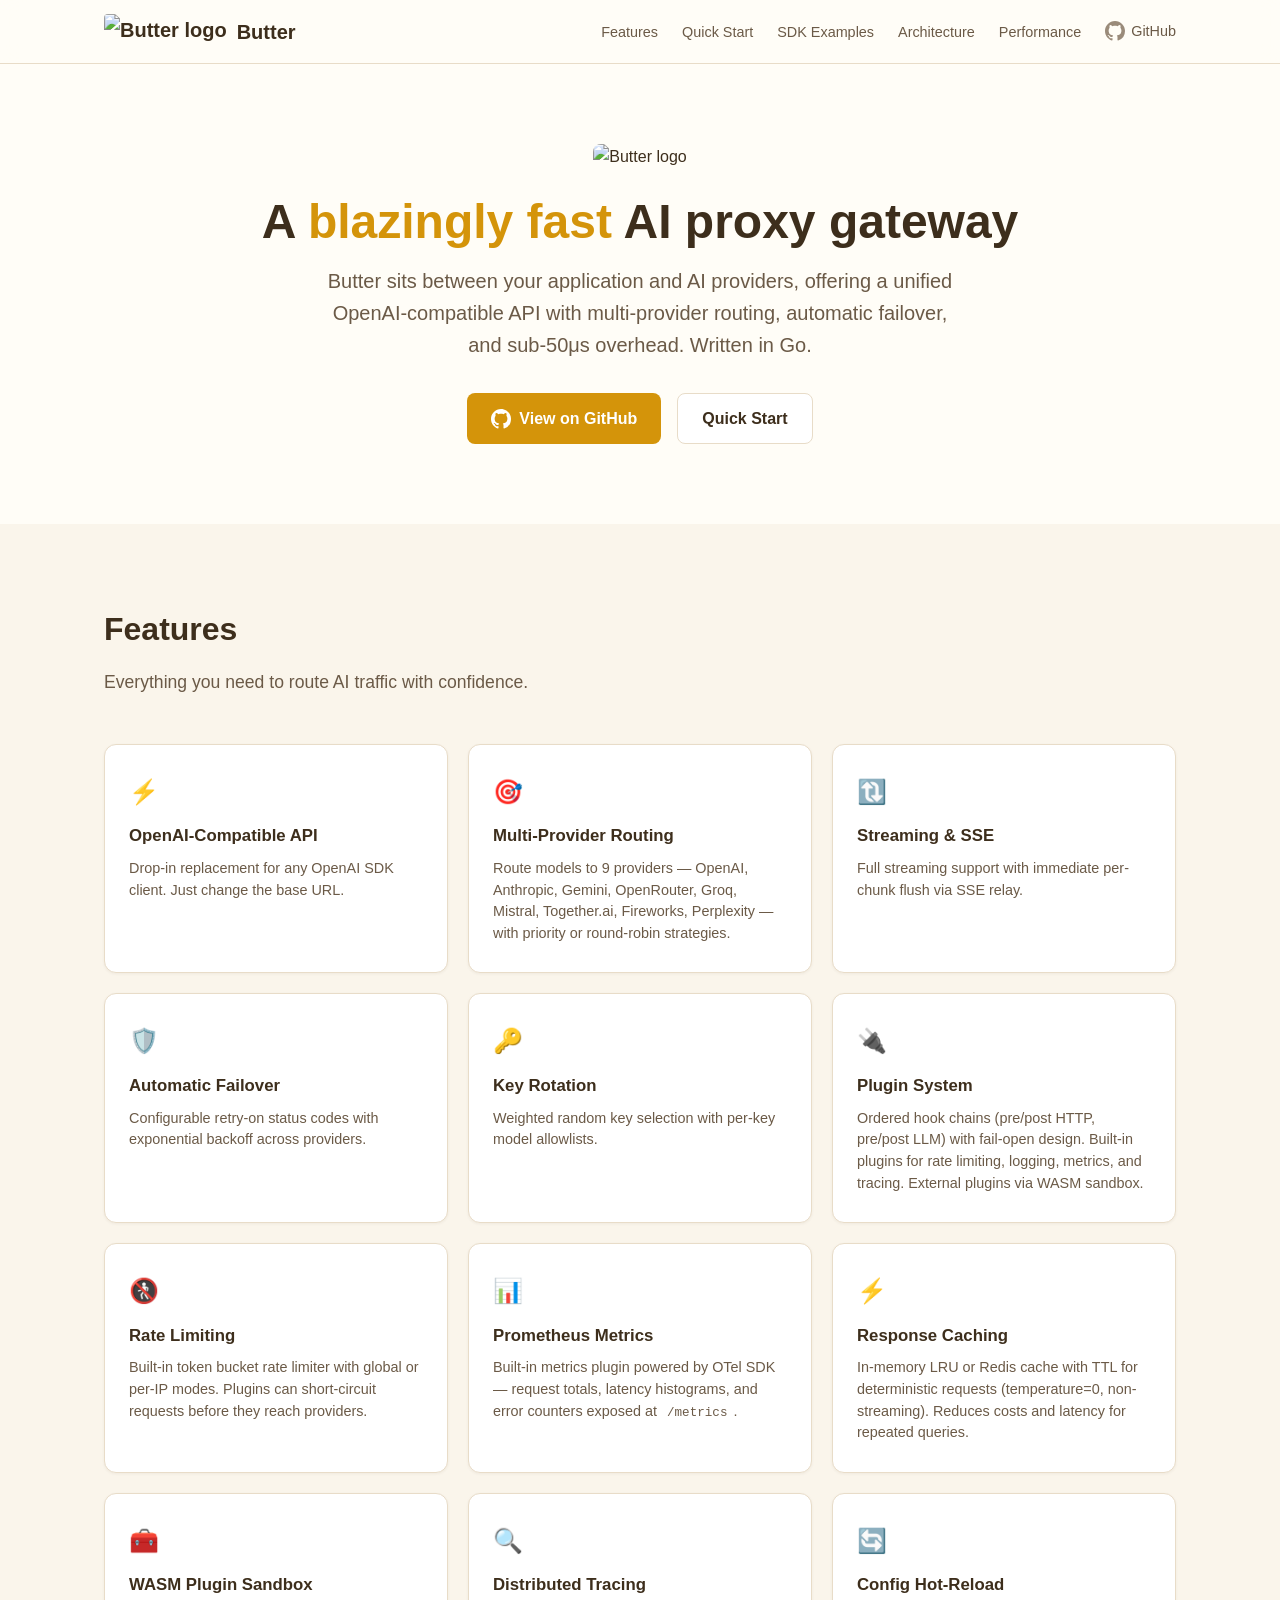
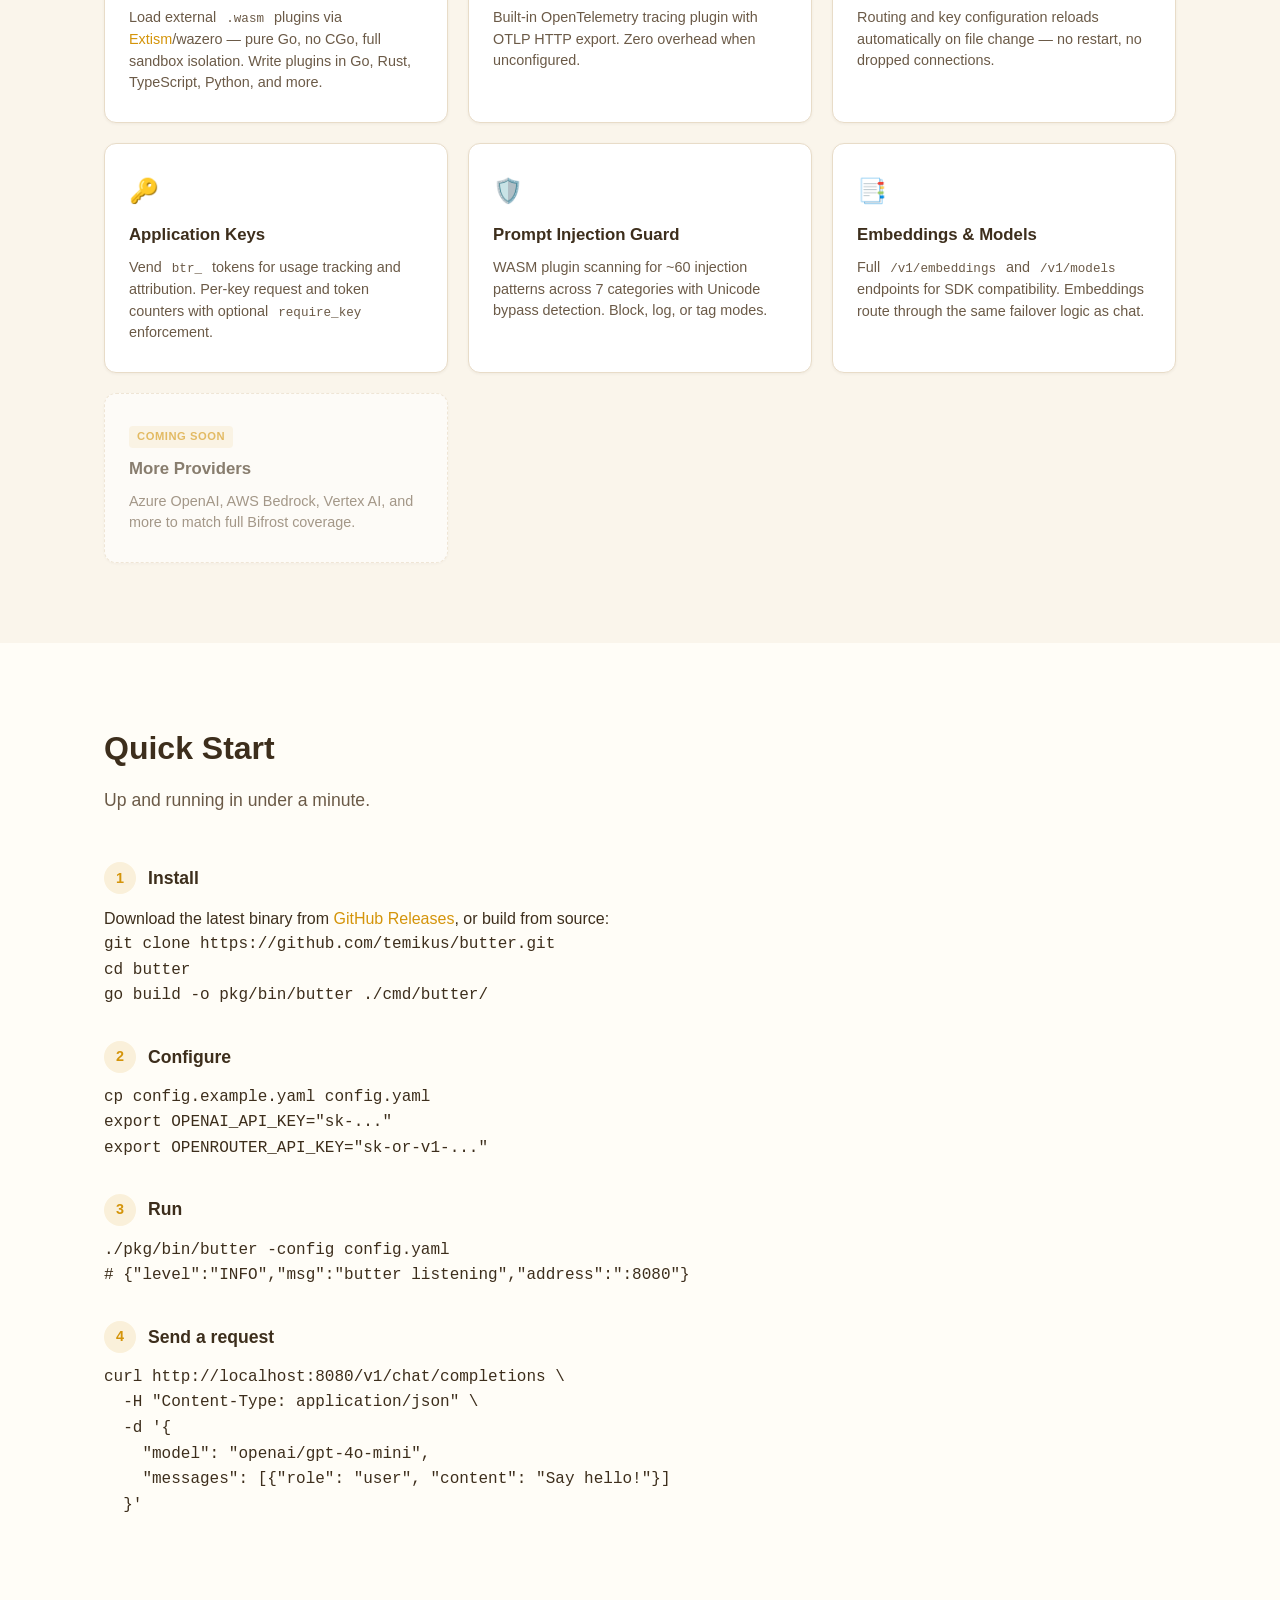
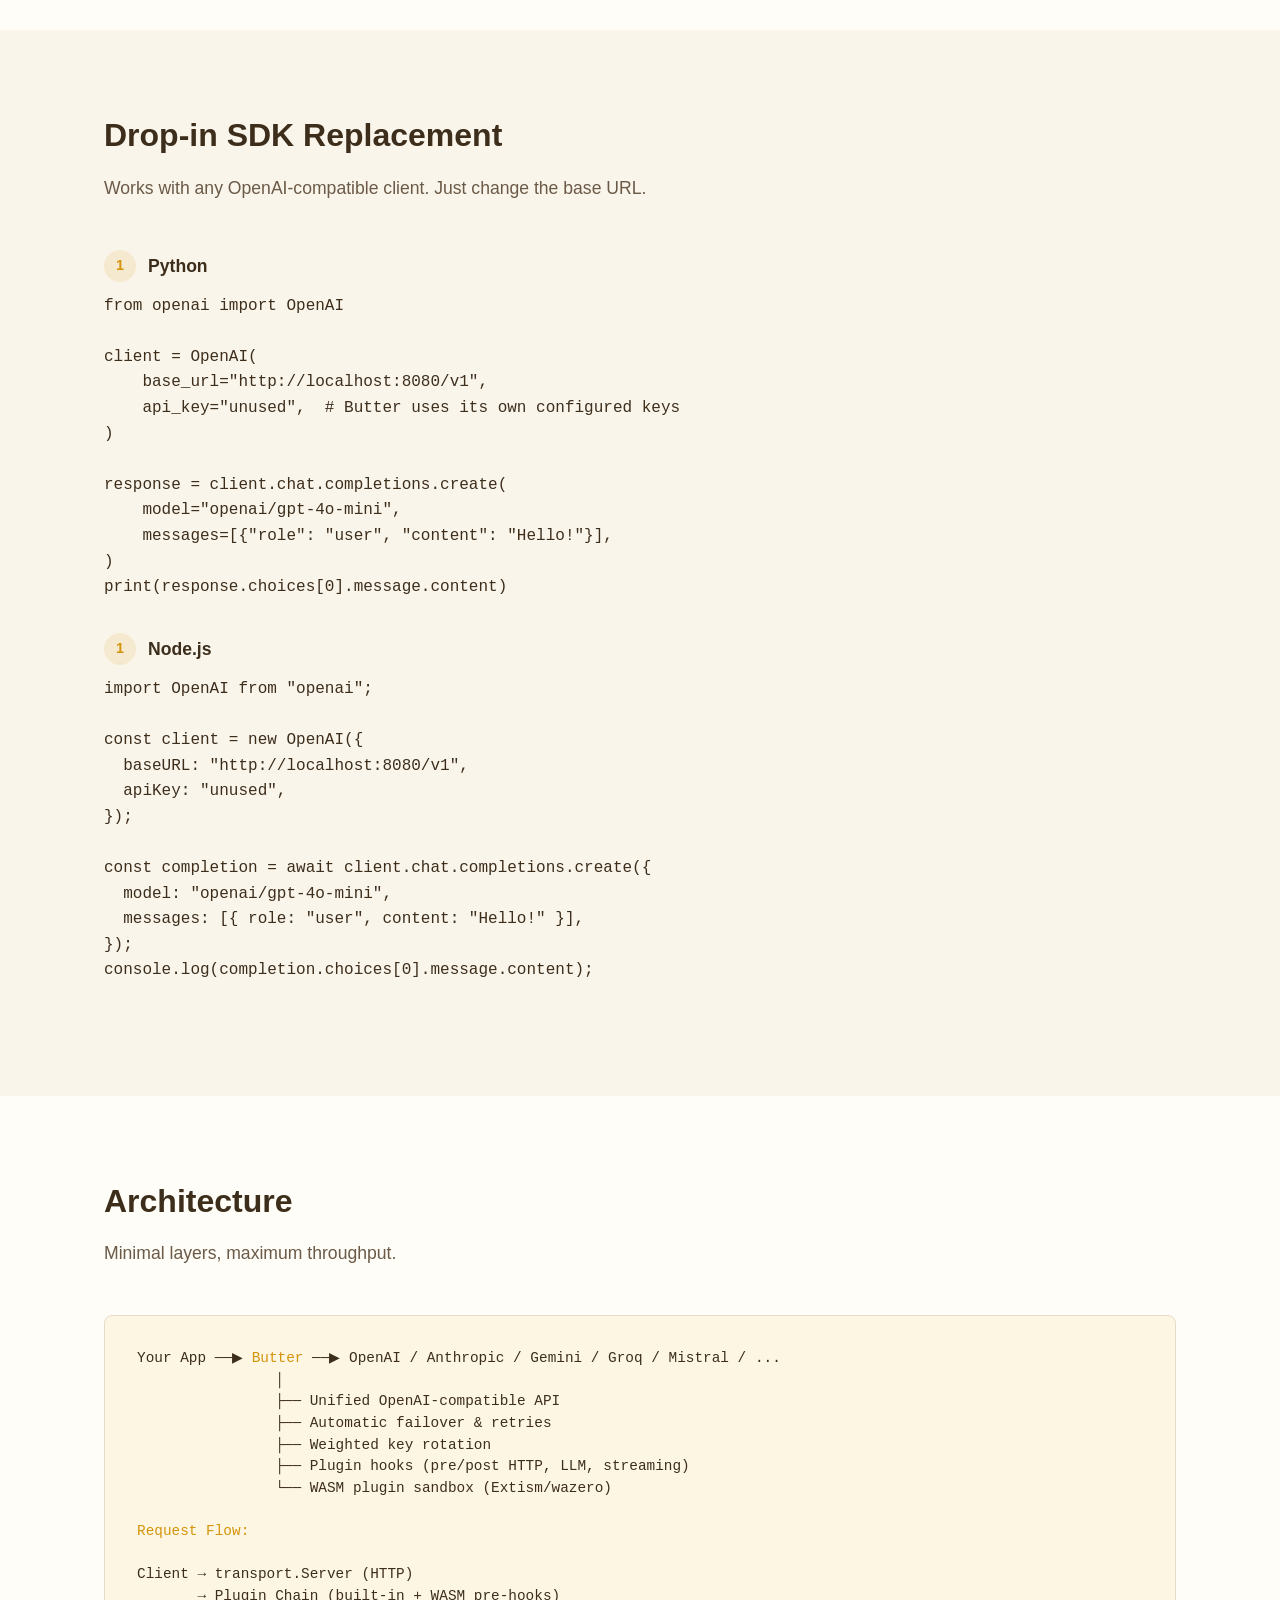
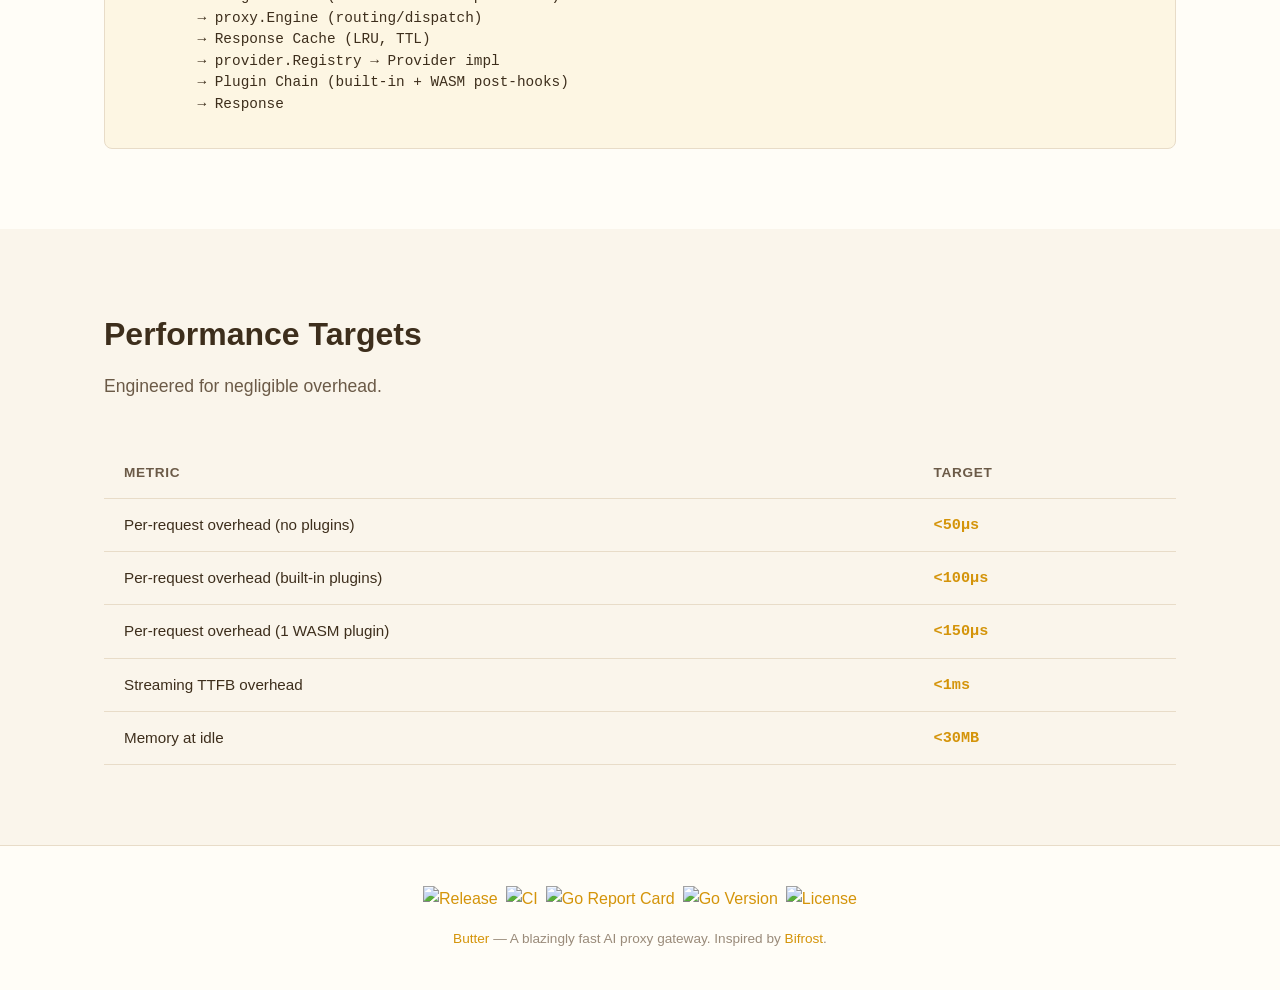
==== web/index.html @ 492f094d "Update docs: fix integration test count, add missing justfile recipes - CLAUDE.md: update Phase 5 in" ====
<!DOCTYPE html>
<html lang="en">
<head>
  <meta charset="UTF-8">
  <meta name="viewport" content="width=device-width, initial-scale=1.0">
  <title>Butter — A Blazingly Fast AI Proxy Gateway</title>
  <meta name="description" content="Butter is a high-performance AI proxy gateway written in Go. Unified OpenAI-compatible API, multi-provider routing, streaming support, and sub-50μs overhead.">

  <!-- Open Graph -->
  <meta property="og:title" content="Butter — A Blazingly Fast AI Proxy Gateway">
  <meta property="og:description" content="High-performance AI proxy gateway written in Go. Unified OpenAI-compatible API with multi-provider routing and sub-50μs overhead.">
  <meta property="og:type" content="website">
  <meta property="og:url" content="https://temikus.github.io/butter/">
  <meta property="og:image" content="https://temikus.github.io/butter/logo.jpg">

  <!-- Twitter Card -->
  <meta name="twitter:card" content="summary">
  <meta name="twitter:title" content="Butter — AI Proxy Gateway">
  <meta name="twitter:description" content="High-performance AI proxy gateway written in Go with sub-50μs overhead.">

  <!-- Styles -->
  <link rel="stylesheet" href="style.css">
  <link rel="icon" href="logo.jpg" type="image/png">

  <!-- Prism.js for syntax highlighting -->
  <link rel="stylesheet" href="https://cdnjs.cloudflare.com/ajax/libs/prism/1.29.0/themes/prism-solarizedlight.min.css">
</head>
<body>

  <!-- ============ Nav ============ -->
  <nav class="nav">
    <div class="nav-inner">
      <a href="#" class="nav-brand">
        <img src="logo_no_text.png" alt="Butter logo">
        Butter
      </a>
      <button class="nav-toggle" aria-label="Toggle navigation" onclick="document.querySelector('.nav-links').classList.toggle('open')">
        <span></span><span></span><span></span>
      </button>
      <ul class="nav-links">
        <li><a href="#features">Features</a></li>
        <li><a href="#quickstart">Quick Start</a></li>
        <li><a href="#sdk">SDK Examples</a></li>
        <li><a href="#architecture">Architecture</a></li>
        <li><a href="#performance">Performance</a></li>
        <li>
          <a href="https://github.com/temikus/butter" class="github-link" target="_blank" rel="noopener">
            <svg width="20" height="20" viewBox="0 0 16 16"><path d="M8 0C3.58 0 0 3.58 0 8c0 3.54 2.29 6.53 5.47 7.59.4.07.55-.17.55-.38 0-.19-.01-.82-.01-1.49-2.01.37-2.53-.49-2.69-.94-.09-.23-.48-.94-.82-1.13-.28-.15-.68-.52-.01-.53.63-.01 1.08.58 1.23.82.72 1.21 1.87.87 2.33.66.07-.52.28-.87.51-1.07-1.78-.2-3.64-.89-3.64-3.95 0-.87.31-1.59.82-2.15-.08-.2-.36-1.02.08-2.12 0 0 .67-.21 2.2.82.64-.18 1.32-.27 2-.27.68 0 1.36.09 2 .27 1.53-1.04 2.2-.82 2.2-.82.44 1.1.16 1.92.08 2.12.51.56.82 1.27.82 2.15 0 3.07-1.87 3.75-3.65 3.95.29.25.54.73.54 1.48 0 1.07-.01 1.93-.01 2.2 0 .21.15.46.55.38A8.013 8.013 0 0016 8c0-4.42-3.58-8-8-8z"/></svg>
            GitHub
          </a>
        </li>
      </ul>
    </div>
  </nav>

  <!-- ============ Hero ============ -->
  <section class="hero">
    <img src="logo_no_text.png" alt="Butter logo" class="hero-logo">
    <h1>A <span class="accent">blazingly fast</span> AI proxy gateway</h1>
    <p class="subtitle">
      Butter sits between your application and AI providers, offering a unified OpenAI-compatible API
      with multi-provider routing, automatic failover, and sub-50μs overhead. Written in Go.
    </p>
    <div class="hero-buttons">
      <a href="https://github.com/temikus/butter" class="btn btn-primary" target="_blank" rel="noopener">
        <svg width="20" height="20" viewBox="0 0 16 16" fill="currentColor"><path d="M8 0C3.58 0 0 3.58 0 8c0 3.54 2.29 6.53 5.47 7.59.4.07.55-.17.55-.38 0-.19-.01-.82-.01-1.49-2.01.37-2.53-.49-2.69-.94-.09-.23-.48-.94-.82-1.13-.28-.15-.68-.52-.01-.53.63-.01 1.08.58 1.23.82.72 1.21 1.87.87 2.33.66.07-.52.28-.87.51-1.07-1.78-.2-3.64-.89-3.64-3.95 0-.87.31-1.59.82-2.15-.08-.2-.36-1.02.08-2.12 0 0 .67-.21 2.2.82.64-.18 1.32-.27 2-.27.68 0 1.36.09 2 .27 1.53-1.04 2.2-.82 2.2-.82.44 1.1.16 1.92.08 2.12.51.56.82 1.27.82 2.15 0 3.07-1.87 3.75-3.65 3.95.29.25.54.73.54 1.48 0 1.07-.01 1.93-.01 2.2 0 .21.15.46.55.38A8.013 8.013 0 0016 8c0-4.42-3.58-8-8-8z"/></svg>
        View on GitHub
      </a>
      <a href="#quickstart" class="btn btn-secondary">Quick Start</a>
    </div>
  </section>

  <!-- ============ Features ============ -->
  <div class="section-alt">
    <section class="section" id="features">
      <h2 class="section-title">Features</h2>
      <p class="section-subtitle">Everything you need to route AI traffic with confidence.</p>

      <div class="features-grid">
        <div class="feature-card">
          <span class="icon">&#9889;</span>
          <h3>OpenAI-Compatible API</h3>
          <p>Drop-in replacement for any OpenAI SDK client. Just change the base URL.</p>
        </div>
        <div class="feature-card">
          <span class="icon">&#127919;</span>
          <h3>Multi-Provider Routing</h3>
          <p>Route models to 9 providers — OpenAI, Anthropic, Gemini, OpenRouter, Groq, Mistral, Together.ai, Fireworks, Perplexity — with priority or round-robin strategies.</p>
        </div>
        <div class="feature-card">
          <span class="icon">&#128259;</span>
          <h3>Streaming &amp; SSE</h3>
          <p>Full streaming support with immediate per-chunk flush via SSE relay.</p>
        </div>
        <div class="feature-card">
          <span class="icon">&#128737;&#65039;</span>
          <h3>Automatic Failover</h3>
          <p>Configurable retry-on status codes with exponential backoff across providers.</p>
        </div>
        <div class="feature-card">
          <span class="icon">&#128273;</span>
          <h3>Key Rotation</h3>
          <p>Weighted random key selection with per-key model allowlists.</p>
        </div>
        <div class="feature-card">
          <span class="icon">&#128268;</span>
          <h3>Plugin System</h3>
          <p>Ordered hook chains (pre/post HTTP, pre/post LLM) with fail-open design. Built-in plugins for rate limiting, logging, metrics, and tracing. External plugins via WASM sandbox.</p>
        </div>
        <div class="feature-card">
          <span class="icon">&#128695;</span>
          <h3>Rate Limiting</h3>
          <p>Built-in token bucket rate limiter with global or per-IP modes. Plugins can short-circuit requests before they reach providers.</p>
        </div>

        <div class="feature-card">
          <span class="icon">&#128202;</span>
          <h3>Prometheus Metrics</h3>
          <p>Built-in metrics plugin powered by OTel SDK — request totals, latency histograms, and error counters exposed at <code>/metrics</code>.</p>
        </div>
        <div class="feature-card">
          <span class="icon">&#9889;</span>
          <h3>Response Caching</h3>
          <p>In-memory LRU or Redis cache with TTL for deterministic requests (temperature=0, non-streaming). Reduces costs and latency for repeated queries.</p>
        </div>

        <div class="feature-card">
          <span class="icon">&#129520;</span>
          <h3>WASM Plugin Sandbox</h3>
          <p>Load external <code>.wasm</code> plugins via <a href="https://extism.org/">Extism</a>/wazero — pure Go, no CGo, full sandbox isolation. Write plugins in Go, Rust, TypeScript, Python, and more.</p>
        </div>
        <div class="feature-card">
          <span class="icon">&#128269;</span>
          <h3>Distributed Tracing</h3>
          <p>Built-in OpenTelemetry tracing plugin with OTLP HTTP export. Zero overhead when unconfigured.</p>
        </div>
        <div class="feature-card">
          <span class="icon">&#128260;</span>
          <h3>Config Hot-Reload</h3>
          <p>Routing and key configuration reloads automatically on file change — no restart, no dropped connections.</p>
        </div>
        <div class="feature-card">
          <span class="icon">&#128273;</span>
          <h3>Application Keys</h3>
          <p>Vend <code>btr_</code> tokens for usage tracking and attribution. Per-key request and token counters with optional <code>require_key</code> enforcement.</p>
        </div>
        <div class="feature-card">
          <span class="icon">&#128737;&#65039;</span>
          <h3>Prompt Injection Guard</h3>
          <p>WASM plugin scanning for ~60 injection patterns across 7 categories with Unicode bypass detection. Block, log, or tag modes.</p>
        </div>
        <div class="feature-card">
          <span class="icon">&#128209;</span>
          <h3>Embeddings &amp; Models</h3>
          <p>Full <code>/v1/embeddings</code> and <code>/v1/models</code> endpoints for SDK compatibility. Embeddings route through the same failover logic as chat.</p>
        </div>
        <div class="feature-card coming-soon">
          <span class="coming-soon-badge">Coming Soon</span>
          <h3>More Providers</h3>
          <p>Azure OpenAI, AWS Bedrock, Vertex AI, and more to match full Bifrost coverage.</p>
        </div>
      </div>
    </section>
  </div>

  <!-- ============ Quick Start ============ -->
  <section class="section" id="quickstart">
    <h2 class="section-title">Quick Start</h2>
    <p class="section-subtitle">Up and running in under a minute.</p>

    <div class="steps">
      <div class="step">
        <h3>Install</h3>
        <p>Download the latest binary from <a href="https://github.com/temikus/butter/releases">GitHub Releases</a>, or build from source:</p>
        <pre><code class="language-bash">git clone https://github.com/temikus/butter.git
cd butter
go build -o pkg/bin/butter ./cmd/butter/</code></pre>
      </div>

      <div class="step">
        <h3>Configure</h3>
        <pre><code class="language-bash">cp config.example.yaml config.yaml
export OPENAI_API_KEY="sk-..."
export OPENROUTER_API_KEY="sk-or-v1-..."</code></pre>
      </div>

      <div class="step">
        <h3>Run</h3>
        <pre><code class="language-bash">./pkg/bin/butter -config config.yaml
# {"level":"INFO","msg":"butter listening","address":":8080"}</code></pre>
      </div>

      <div class="step">
        <h3>Send a request</h3>
        <pre><code class="language-bash">curl http://localhost:8080/v1/chat/completions \
  -H "Content-Type: application/json" \
  -d '{
    "model": "openai/gpt-4o-mini",
    "messages": [{"role": "user", "content": "Say hello!"}]
  }'</code></pre>
      </div>
    </div>
  </section>

  <!-- ============ SDK Examples ============ -->
  <div class="section-alt">
    <section class="section" id="sdk">
      <h2 class="section-title">Drop-in SDK Replacement</h2>
      <p class="section-subtitle">Works with any OpenAI-compatible client. Just change the base URL.</p>

      <div class="step">
        <h3>Python</h3>
        <pre><code class="language-python">from openai import OpenAI

client = OpenAI(
    base_url="http://localhost:8080/v1",
    api_key="unused",  # Butter uses its own configured keys
)

response = client.chat.completions.create(
    model="openai/gpt-4o-mini",
    messages=[{"role": "user", "content": "Hello!"}],
)
print(response.choices[0].message.content)</code></pre>
      </div>

      <div class="step" style="margin-top: 32px;">
        <h3>Node.js</h3>
        <pre><code class="language-javascript">import OpenAI from "openai";

const client = new OpenAI({
  baseURL: "http://localhost:8080/v1",
  apiKey: "unused",
});

const completion = await client.chat.completions.create({
  model: "openai/gpt-4o-mini",
  messages: [{ role: "user", content: "Hello!" }],
});
console.log(completion.choices[0].message.content);</code></pre>
      </div>
    </section>
  </div>

  <!-- ============ Architecture ============ -->
  <section class="section" id="architecture">
    <h2 class="section-title">Architecture</h2>
    <p class="section-subtitle">Minimal layers, maximum throughput.</p>

    <div class="architecture-diagram">Your App ──▶ <span class="highlight">Butter</span> ──▶ OpenAI / Anthropic / Gemini / Groq / Mistral / ...
                │
                ├── Unified OpenAI-compatible API
                ├── Automatic failover &amp; retries
                ├── Weighted key rotation
                ├── Plugin hooks (pre/post HTTP, LLM, streaming)
                └── WASM plugin sandbox (Extism/wazero)

<span class="highlight">Request Flow:</span>

Client → transport.Server (HTTP)
       → Plugin Chain (built-in + WASM pre-hooks)
       → proxy.Engine (routing/dispatch)
       → Response Cache (LRU, TTL)
       → provider.Registry → Provider impl
       → Plugin Chain (built-in + WASM post-hooks)
       → Response</div>
  </section>

  <!-- ============ Performance ============ -->
  <div class="section-alt">
    <section class="section" id="performance">
      <h2 class="section-title">Performance Targets</h2>
      <p class="section-subtitle">Engineered for negligible overhead.</p>

      <table class="perf-table">
        <thead>
          <tr>
            <th>Metric</th>
            <th>Target</th>
          </tr>
        </thead>
        <tbody>
          <tr>
            <td>Per-request overhead (no plugins)</td>
            <td class="target">&lt;50μs</td>
          </tr>
          <tr>
            <td>Per-request overhead (built-in plugins)</td>
            <td class="target">&lt;100μs</td>
          </tr>
          <tr>
            <td>Per-request overhead (1 WASM plugin)</td>
            <td class="target">&lt;150μs</td>
          </tr>
          <tr>
            <td>Streaming TTFB overhead</td>
            <td class="target">&lt;1ms</td>
          </tr>
          <tr>
            <td>Memory at idle</td>
            <td class="target">&lt;30MB</td>
          </tr>
        </tbody>
      </table>
    </section>
  </div>

  <!-- ============ Footer ============ -->
  <footer class="footer">
    <div class="footer-inner">
      <div class="footer-badges">
        <a href="https://github.com/Temikus/butter/releases"><img src="https://img.shields.io/github/v/release/Temikus/butter" alt="Release" height="20"></a>
        <a href="https://github.com/Temikus/butter/actions/workflows/ci.yml"><img src="https://github.com/Temikus/butter/actions/workflows/ci.yml/badge.svg?branch=main" alt="CI" height="20"></a>
        <a href="https://goreportcard.com/report/github.com/temikus/butter"><img src="https://goreportcard.com/badge/github.com/temikus/butter" alt="Go Report Card" height="20"></a>
        <a href="https://github.com/Temikus/butter/blob/main/go.mod"><img src="https://img.shields.io/github/go-mod/go-version/Temikus/butter" alt="Go Version" height="20"></a>
        <a href="https://github.com/Temikus/butter/blob/main/LICENSE"><img src="https://img.shields.io/github/license/Temikus/butter" alt="License" height="20"></a>
      </div>
      <p>
        <a href="https://github.com/temikus/butter">Butter</a> — A blazingly fast AI proxy gateway.
        Inspired by <a href="https://github.com/maximhq/bifrost">Bifrost</a>.
      </p>
    </div>
  </footer>

  <!-- Prism.js -->
  <script src="https://cdnjs.cloudflare.com/ajax/libs/prism/1.29.0/prism.min.js"></script>
  <script src="https://cdnjs.cloudflare.com/ajax/libs/prism/1.29.0/components/prism-bash.min.js"></script>
  <script src="https://cdnjs.cloudflare.com/ajax/libs/prism/1.29.0/components/prism-python.min.js"></script>
  <script src="https://cdnjs.cloudflare.com/ajax/libs/prism/1.29.0/components/prism-javascript.min.js"></script>
  <script src="https://cdnjs.cloudflare.com/ajax/libs/prism/1.29.0/components/prism-yaml.min.js"></script>
</body>
</html>
---- web/style.css ----
/* ============================================
   Butter — Marketing Site Styles
   Light warm theme with butter-yellow accent
   ============================================ */

:root {
  --bg-primary: #fffdf7;
  --bg-secondary: #faf5eb;
  --bg-card: #ffffff;
  --bg-code: #fdf6e3;
  --text-primary: #3d2e1c;
  --text-secondary: #6b5a47;
  --text-muted: #9a8b7a;
  --accent: #d4940a;
  --accent-hover: #b37d08;
  --accent-dim: rgba(212, 148, 10, 0.12);
  --border: #e8dcc8;
  --nav-height: 64px;
  --max-width: 1120px;
  --font-sans: -apple-system, BlinkMacSystemFont, "Segoe UI", Helvetica, Arial, sans-serif;
  --font-mono: "SFMono-Regular", Consolas, "Liberation Mono", Menlo, monospace;
}

/* Reset */
*, *::before, *::after { box-sizing: border-box; margin: 0; padding: 0; }

html {
  scroll-behavior: smooth;
  scroll-padding-top: calc(var(--nav-height) + 24px);
}

body {
  font-family: var(--font-sans);
  background: var(--bg-primary);
  color: var(--text-primary);
  line-height: 1.6;
  -webkit-font-smoothing: antialiased;
}

a { color: var(--accent); text-decoration: none; }
a:hover { color: var(--accent-hover); }

img { max-width: 100%; height: auto; }

/* ---- Nav ---- */
.nav {
  position: fixed;
  top: 0;
  left: 0;
  right: 0;
  height: var(--nav-height);
  background: rgba(255, 253, 247, 0.9);
  backdrop-filter: blur(12px);
  -webkit-backdrop-filter: blur(12px);
  border-bottom: 1px solid var(--border);
  z-index: 100;
  display: flex;
  align-items: center;
  justify-content: center;
}

.nav-inner {
  width: 100%;
  max-width: var(--max-width);
  padding: 0 24px;
  display: flex;
  align-items: center;
  justify-content: space-between;
}

.nav-brand {
  display: flex;
  align-items: center;
  gap: 10px;
  font-weight: 700;
  font-size: 1.25rem;
  color: var(--text-primary);
}

.nav-brand img {
  height: 36px;
  width: auto;
  border-radius: 4px;
}

.nav-links {
  display: flex;
  align-items: center;
  gap: 24px;
  list-style: none;
}

.nav-links a {
  color: var(--text-secondary);
  font-size: 0.9rem;
  font-weight: 500;
  transition: color 0.2s;
}

.nav-links a:hover { color: var(--text-primary); }

.nav-links .github-link {
  display: flex;
  align-items: center;
  gap: 6px;
}

.nav-links .github-link svg {
  fill: var(--text-muted);
  transition: fill 0.2s;
}

.nav-links .github-link:hover svg { fill: var(--text-primary); }

/* Mobile nav toggle */
.nav-toggle {
  display: none;
  background: none;
  border: none;
  cursor: pointer;
  padding: 4px;
}

.nav-toggle span {
  display: block;
  width: 24px;
  height: 2px;
  background: var(--text-secondary);
  margin: 5px 0;
  transition: 0.3s;
}

/* ---- Hero ---- */
.hero {
  padding: calc(var(--nav-height) + 80px) 24px 80px;
  text-align: center;
  max-width: var(--max-width);
  margin: 0 auto;
}

.hero-logo {
  height: 160px;
  width: auto;
  margin-bottom: 24px;
  border-radius: 8px;
}

.hero h1 {
  font-size: 3rem;
  font-weight: 800;
  line-height: 1.15;
  margin-bottom: 16px;
}

.hero h1 .accent { color: var(--accent); }

.hero .subtitle {
  font-size: 1.25rem;
  color: var(--text-secondary);
  max-width: 640px;
  margin: 0 auto 32px;
  line-height: 1.6;
}

.hero-buttons {
  display: flex;
  justify-content: center;
  gap: 16px;
  flex-wrap: wrap;
}

.btn {
  display: inline-flex;
  align-items: center;
  gap: 8px;
  padding: 12px 24px;
  border-radius: 8px;
  font-weight: 600;
  font-size: 1rem;
  transition: all 0.2s;
  border: none;
  cursor: pointer;
}

.btn-primary {
  background: var(--accent);
  color: #fff;
}

.btn-primary:hover {
  background: var(--accent-hover);
  color: #fff;
}

.btn-secondary {
  background: var(--bg-card);
  color: var(--text-primary);
  border: 1px solid var(--border);
}

.btn-secondary:hover {
  border-color: var(--accent);
  color: var(--text-primary);
}

/* ---- Sections ---- */
.section {
  padding: 80px 24px;
  max-width: var(--max-width);
  margin: 0 auto;
}

.section-alt {
  background: var(--bg-secondary);
}

.section-alt .section {
  padding-left: 24px;
  padding-right: 24px;
}

.section-title {
  font-size: 2rem;
  font-weight: 700;
  margin-bottom: 12px;
}

.section-subtitle {
  color: var(--text-secondary);
  font-size: 1.1rem;
  margin-bottom: 48px;
  max-width: 600px;
}

/* ---- Features ---- */
.features-grid {
  display: grid;
  grid-template-columns: repeat(3, 1fr);
  gap: 20px;
  margin-top: 48px;
}

.feature-card {
  background: var(--bg-card);
  border: 1px solid var(--border);
  border-radius: 12px;
  padding: 28px 24px;
  transition: border-color 0.2s, box-shadow 0.2s;
  box-shadow: 0 1px 3px rgba(61, 46, 28, 0.06);
}

.feature-card:hover {
  border-color: var(--accent);
  box-shadow: 0 4px 12px rgba(212, 148, 10, 0.1);
}

.feature-card .icon {
  font-size: 1.5rem;
  margin-bottom: 12px;
  display: block;
}

.feature-card h3 {
  font-size: 1.05rem;
  font-weight: 600;
  margin-bottom: 8px;
}

.feature-card p {
  font-size: 0.9rem;
  color: var(--text-secondary);
  line-height: 1.5;
}

.feature-card.coming-soon {
  opacity: 0.6;
  border-style: dashed;
}

.coming-soon-badge {
  display: inline-block;
  font-size: 0.7rem;
  font-weight: 600;
  text-transform: uppercase;
  letter-spacing: 0.05em;
  color: var(--accent);
  background: var(--accent-dim);
  padding: 2px 8px;
  border-radius: 4px;
  margin-bottom: 8px;
}

/* ---- Quick Start ---- */
.steps {
  counter-reset: step;
}

.step {
  margin-bottom: 32px;
}

.step h3 {
  font-size: 1.1rem;
  font-weight: 600;
  margin-bottom: 12px;
  display: flex;
  align-items: center;
  gap: 12px;
}

.step h3::before {
  counter-increment: step;
  content: counter(step);
  display: flex;
  align-items: center;
  justify-content: center;
  width: 32px;
  height: 32px;
  border-radius: 50%;
  background: var(--accent-dim);
  color: var(--accent);
  font-size: 0.9rem;
  font-weight: 700;
  flex-shrink: 0;
}

/* ---- Code Blocks ---- */
pre[class*="language-"] {
  background: var(--bg-code) !important;
  border: 1px solid var(--border);
  border-radius: 8px;
  padding: 20px 24px;
  overflow-x: auto;
  font-size: 0.875rem;
  line-height: 1.6;
  margin: 0;
}

code {
  font-family: var(--font-mono);
}

:not(pre) > code {
  background: var(--bg-card);
  padding: 2px 6px;
  border-radius: 4px;
  font-size: 0.875em;
}

/* ---- Architecture ---- */
.architecture-diagram {
  background: var(--bg-code);
  border: 1px solid var(--border);
  border-radius: 8px;
  padding: 32px;
  overflow-x: auto;
  font-family: var(--font-mono);
  font-size: 0.9rem;
  line-height: 1.5;
  color: var(--text-primary);
  white-space: pre;
}

.architecture-diagram .highlight { color: var(--accent); }

/* ---- Performance Table ---- */
.perf-table {
  width: 100%;
  border-collapse: collapse;
  margin-top: 24px;
}

.perf-table th,
.perf-table td {
  text-align: left;
  padding: 14px 20px;
  border-bottom: 1px solid var(--border);
}

.perf-table th {
  color: var(--text-secondary);
  font-weight: 600;
  font-size: 0.85rem;
  text-transform: uppercase;
  letter-spacing: 0.05em;
}

.perf-table td { font-size: 0.95rem; }

.perf-table .target {
  color: var(--accent);
  font-weight: 600;
  font-family: var(--font-mono);
}

/* ---- Footer ---- */
.footer {
  border-top: 1px solid var(--border);
  padding: 40px 24px;
  text-align: center;
}

.footer-inner {
  max-width: var(--max-width);
  margin: 0 auto;
}

.footer-badges {
  display: flex;
  justify-content: center;
  align-items: center;
  gap: 8px;
  margin-bottom: 16px;
  flex-wrap: wrap;
}

.footer p {
  color: var(--text-muted);
  font-size: 0.85rem;
}

/* ---- Responsive ---- */
@media (max-width: 768px) {
  .hero h1 { font-size: 2rem; }
  .hero .subtitle { font-size: 1.05rem; }
  .hero-logo { height: 120px; }

  .features-grid { grid-template-columns: 1fr; }

  .nav-links { display: none; }
  .nav-toggle { display: block; }

  .nav-links.open {
    display: flex;
    flex-direction: column;
    position: absolute;
    top: var(--nav-height);
    left: 0;
    right: 0;
    background: var(--bg-secondary);
    border-bottom: 1px solid var(--border);
    padding: 16px 24px;
    gap: 16px;
  }

  .section { padding: 48px 16px; }
  .section-title { font-size: 1.5rem; }

  pre[class*="language-"] {
    padding: 16px;
    font-size: 0.8rem;
  }

  .perf-table th,
  .perf-table td { padding: 10px 12px; }
}

@media (min-width: 769px) and (max-width: 1024px) {
  .features-grid { grid-template-columns: repeat(2, 1fr); }
}
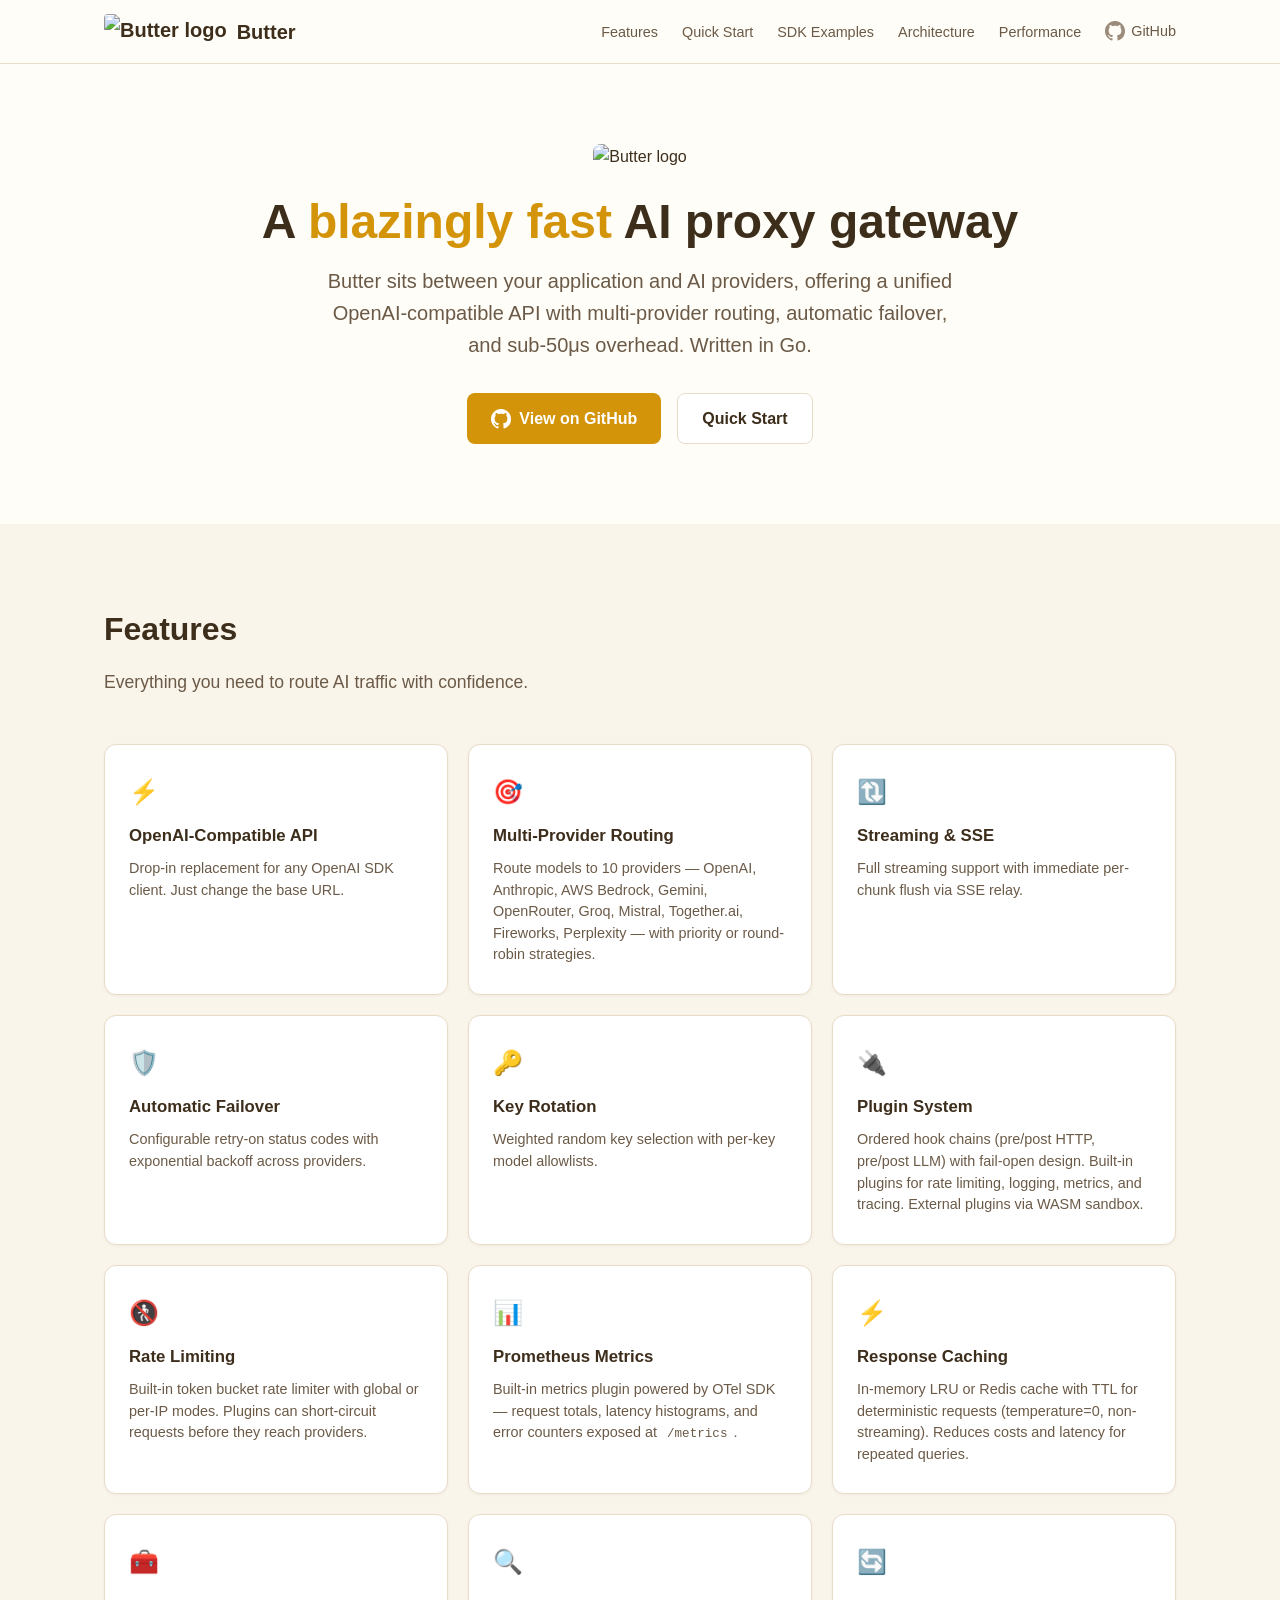
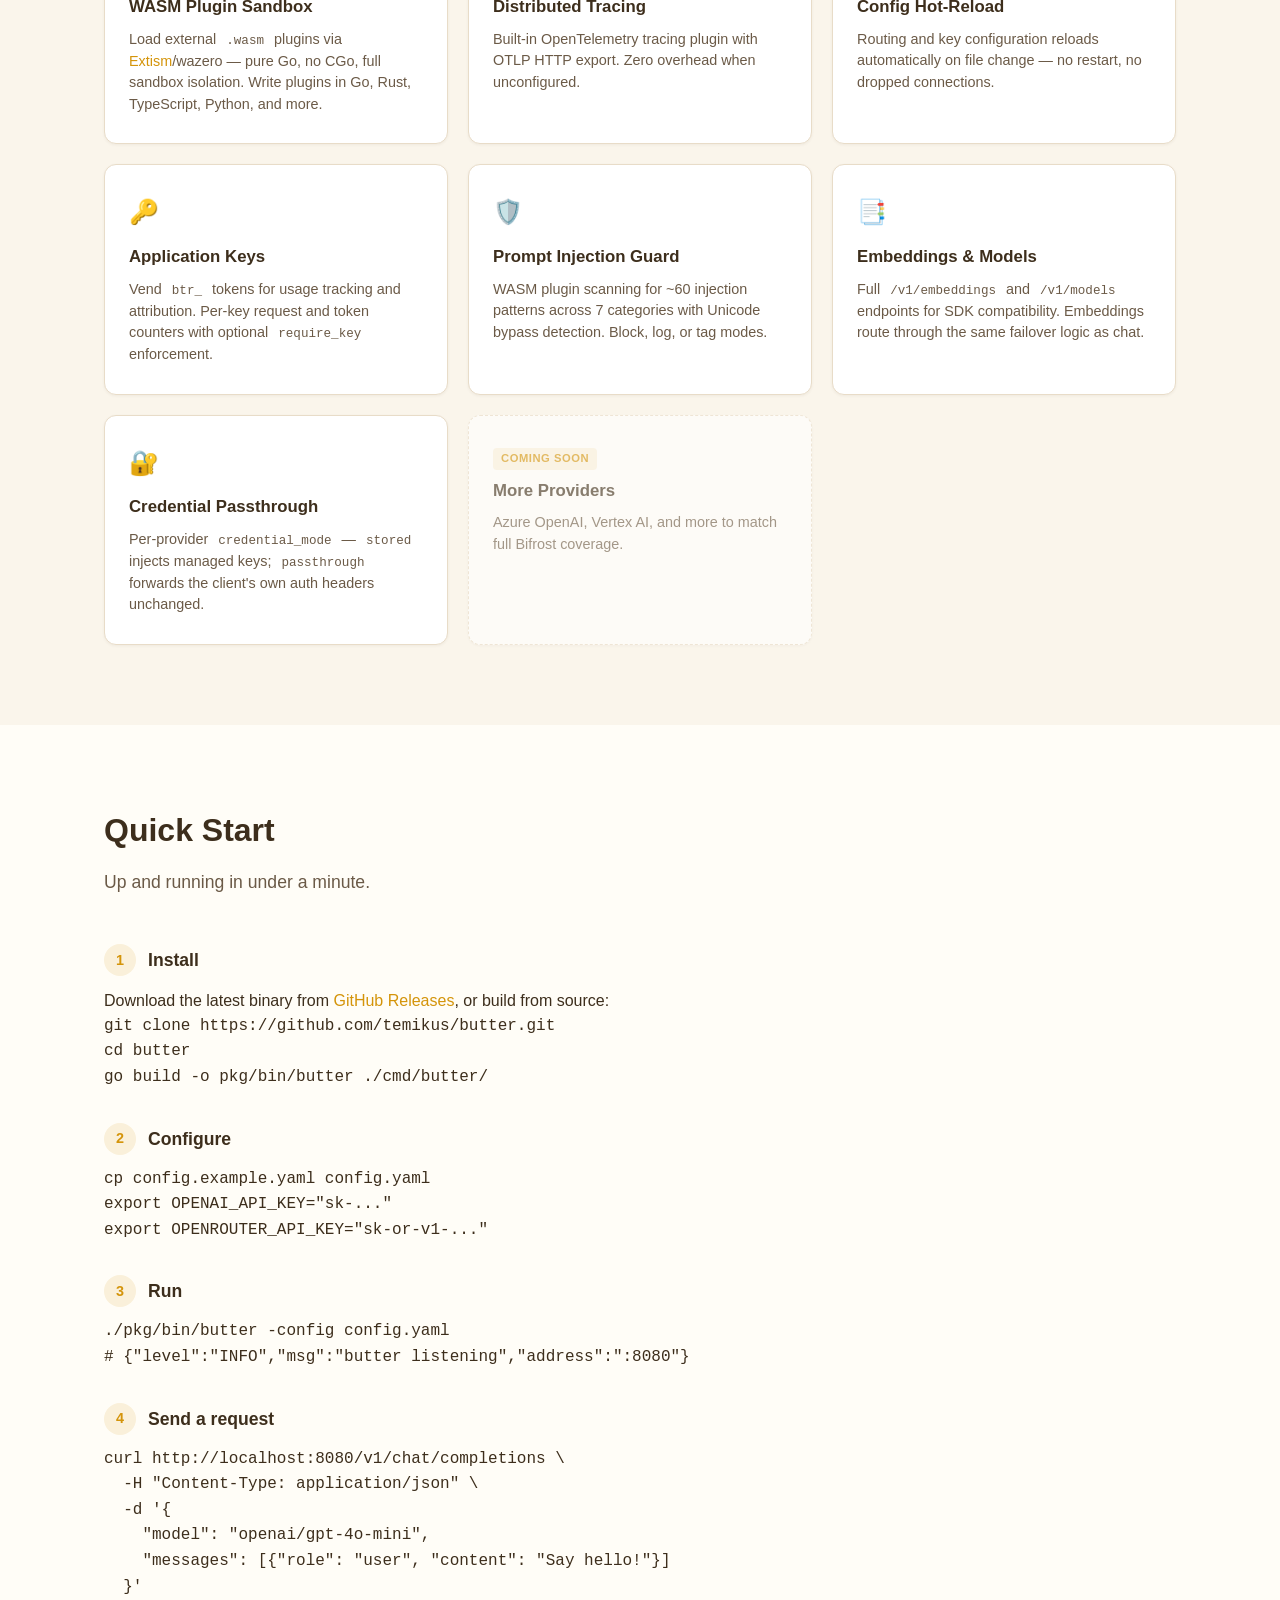
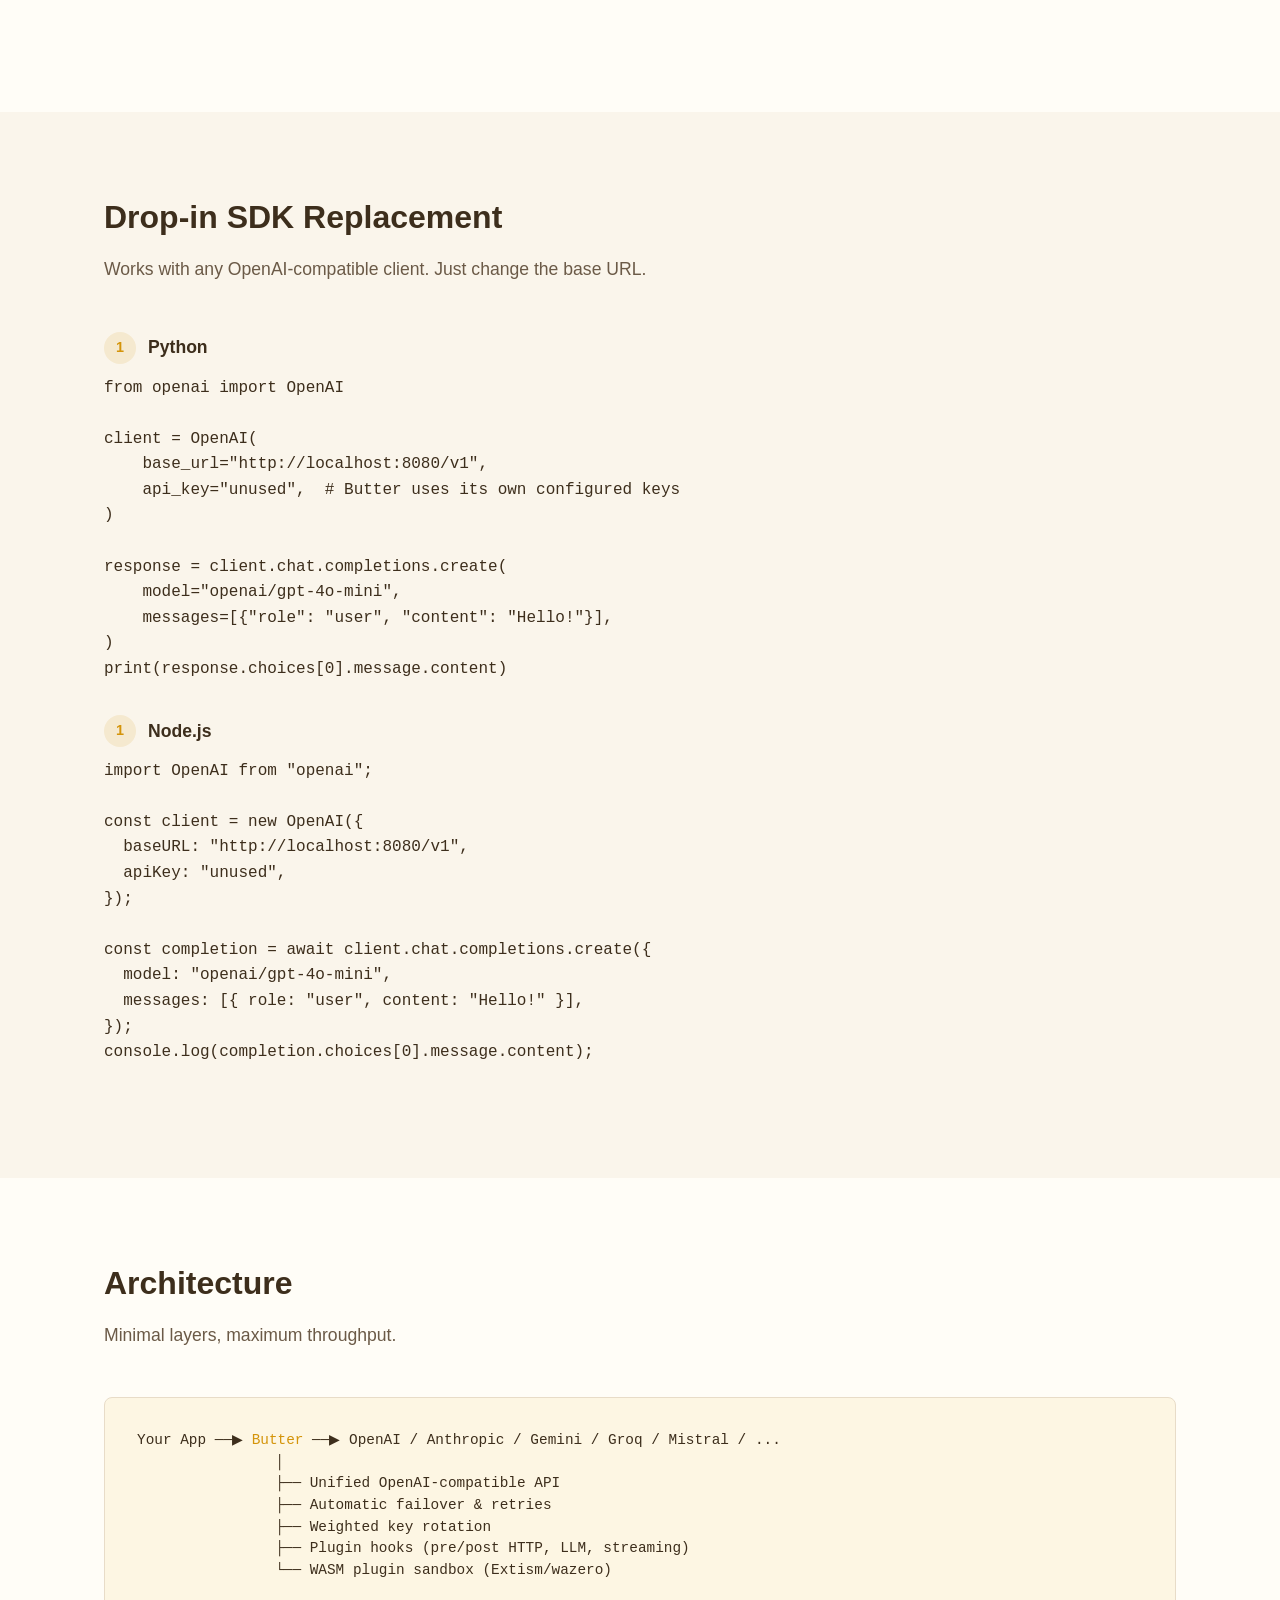
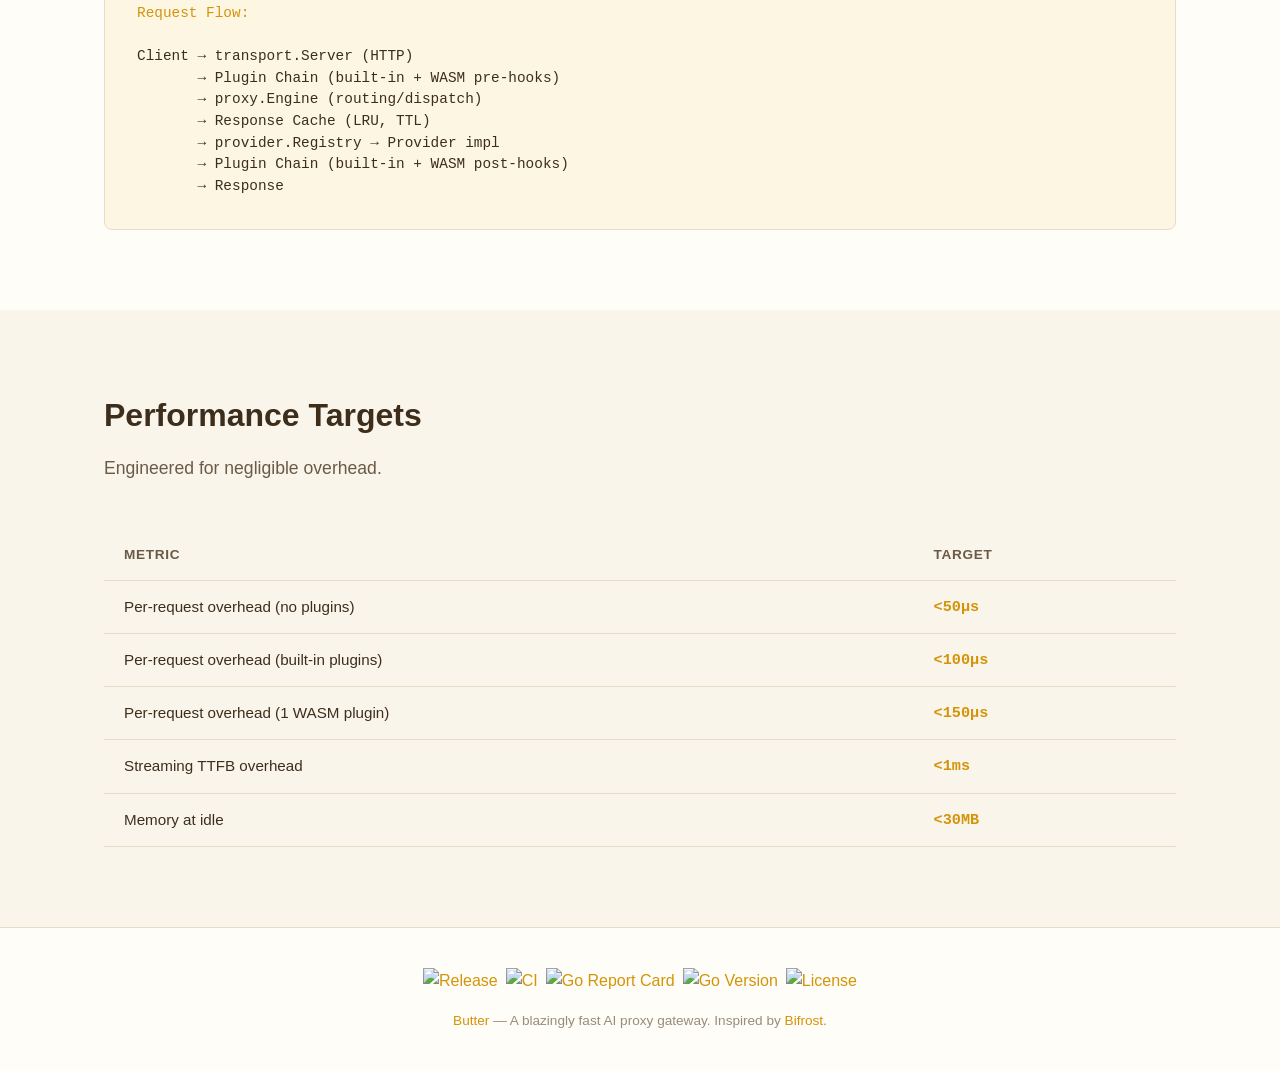
==== commit 48a205f7: "docs: fix stale content after Phase 9 (Bedrock/credential_mode) - README.md: replace `just test-inte" ====
--- a/web/index.html
+++ b/web/index.html
@@ -85,7 +85,7 @@
         <div class="feature-card">
           <span class="icon">&#127919;</span>
           <h3>Multi-Provider Routing</h3>
-          <p>Route models to 9 providers — OpenAI, Anthropic, Gemini, OpenRouter, Groq, Mistral, Together.ai, Fireworks, Perplexity — with priority or round-robin strategies.</p>
+          <p>Route models to 10 providers — OpenAI, Anthropic, AWS Bedrock, Gemini, OpenRouter, Groq, Mistral, Together.ai, Fireworks, Perplexity — with priority or round-robin strategies.</p>
         </div>
         <div class="feature-card">
           <span class="icon">&#128259;</span>
@@ -154,10 +154,15 @@
           <h3>Embeddings &amp; Models</h3>
           <p>Full <code>/v1/embeddings</code> and <code>/v1/models</code> endpoints for SDK compatibility. Embeddings route through the same failover logic as chat.</p>
         </div>
+        <div class="feature-card">
+          <span class="icon">&#128272;</span>
+          <h3>Credential Passthrough</h3>
+          <p>Per-provider <code>credential_mode</code> — <code>stored</code> injects managed keys; <code>passthrough</code> forwards the client's own auth headers unchanged.</p>
+        </div>
         <div class="feature-card coming-soon">
           <span class="coming-soon-badge">Coming Soon</span>
           <h3>More Providers</h3>
-          <p>Azure OpenAI, AWS Bedrock, Vertex AI, and more to match full Bifrost coverage.</p>
+          <p>Azure OpenAI, Vertex AI, and more to match full Bifrost coverage.</p>
         </div>
       </div>
     </section>
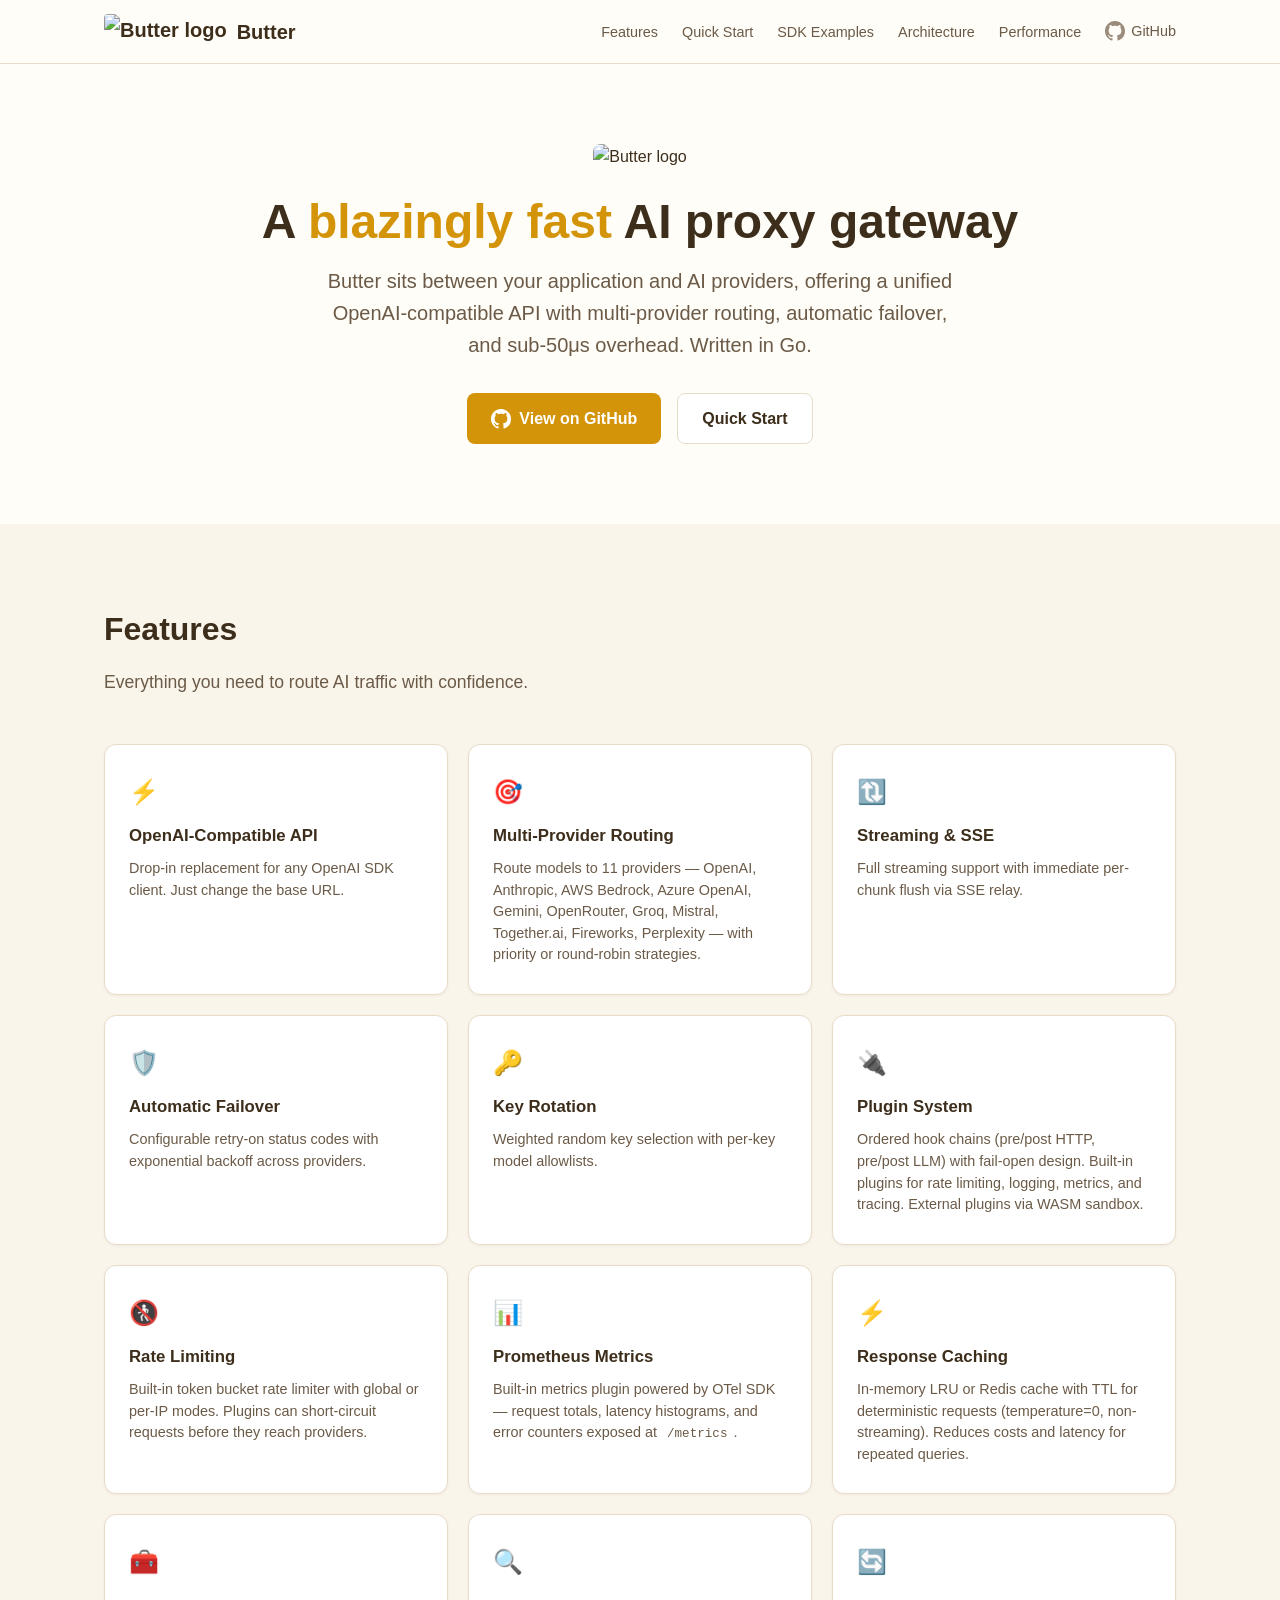
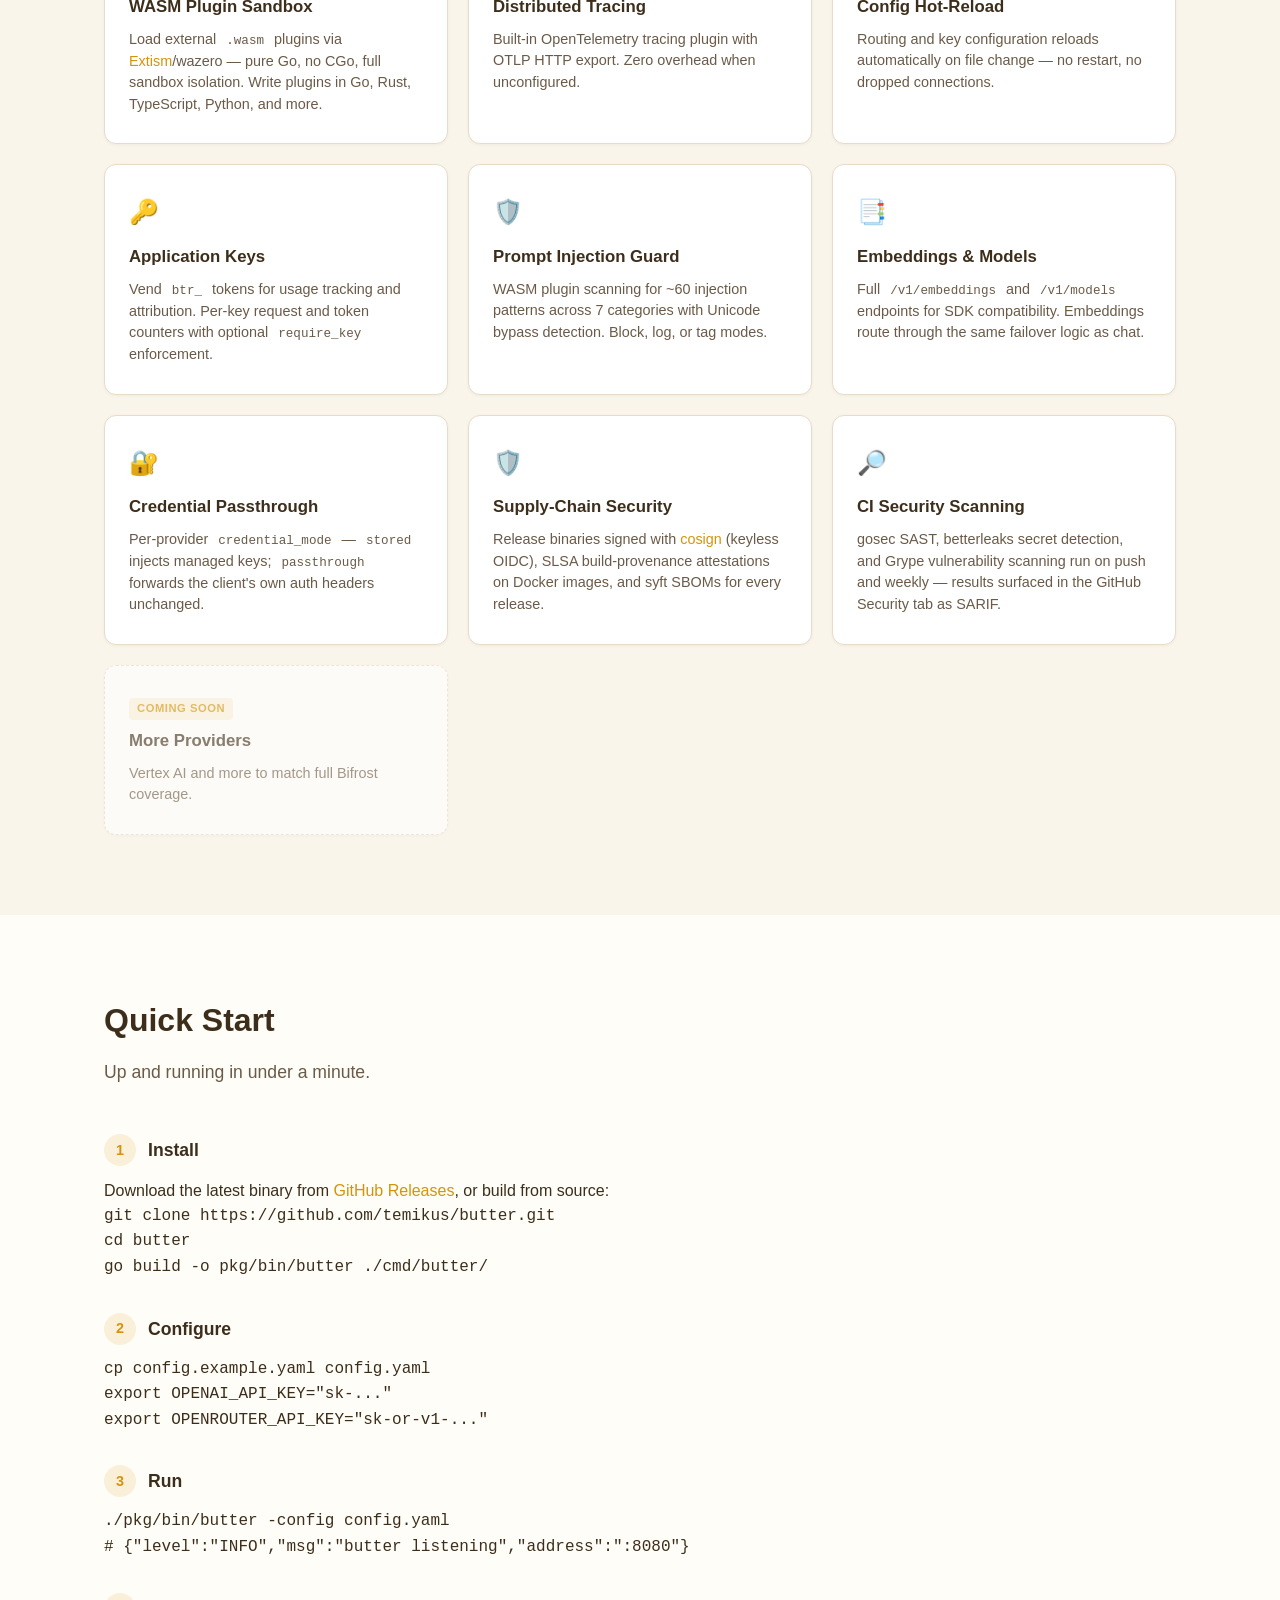
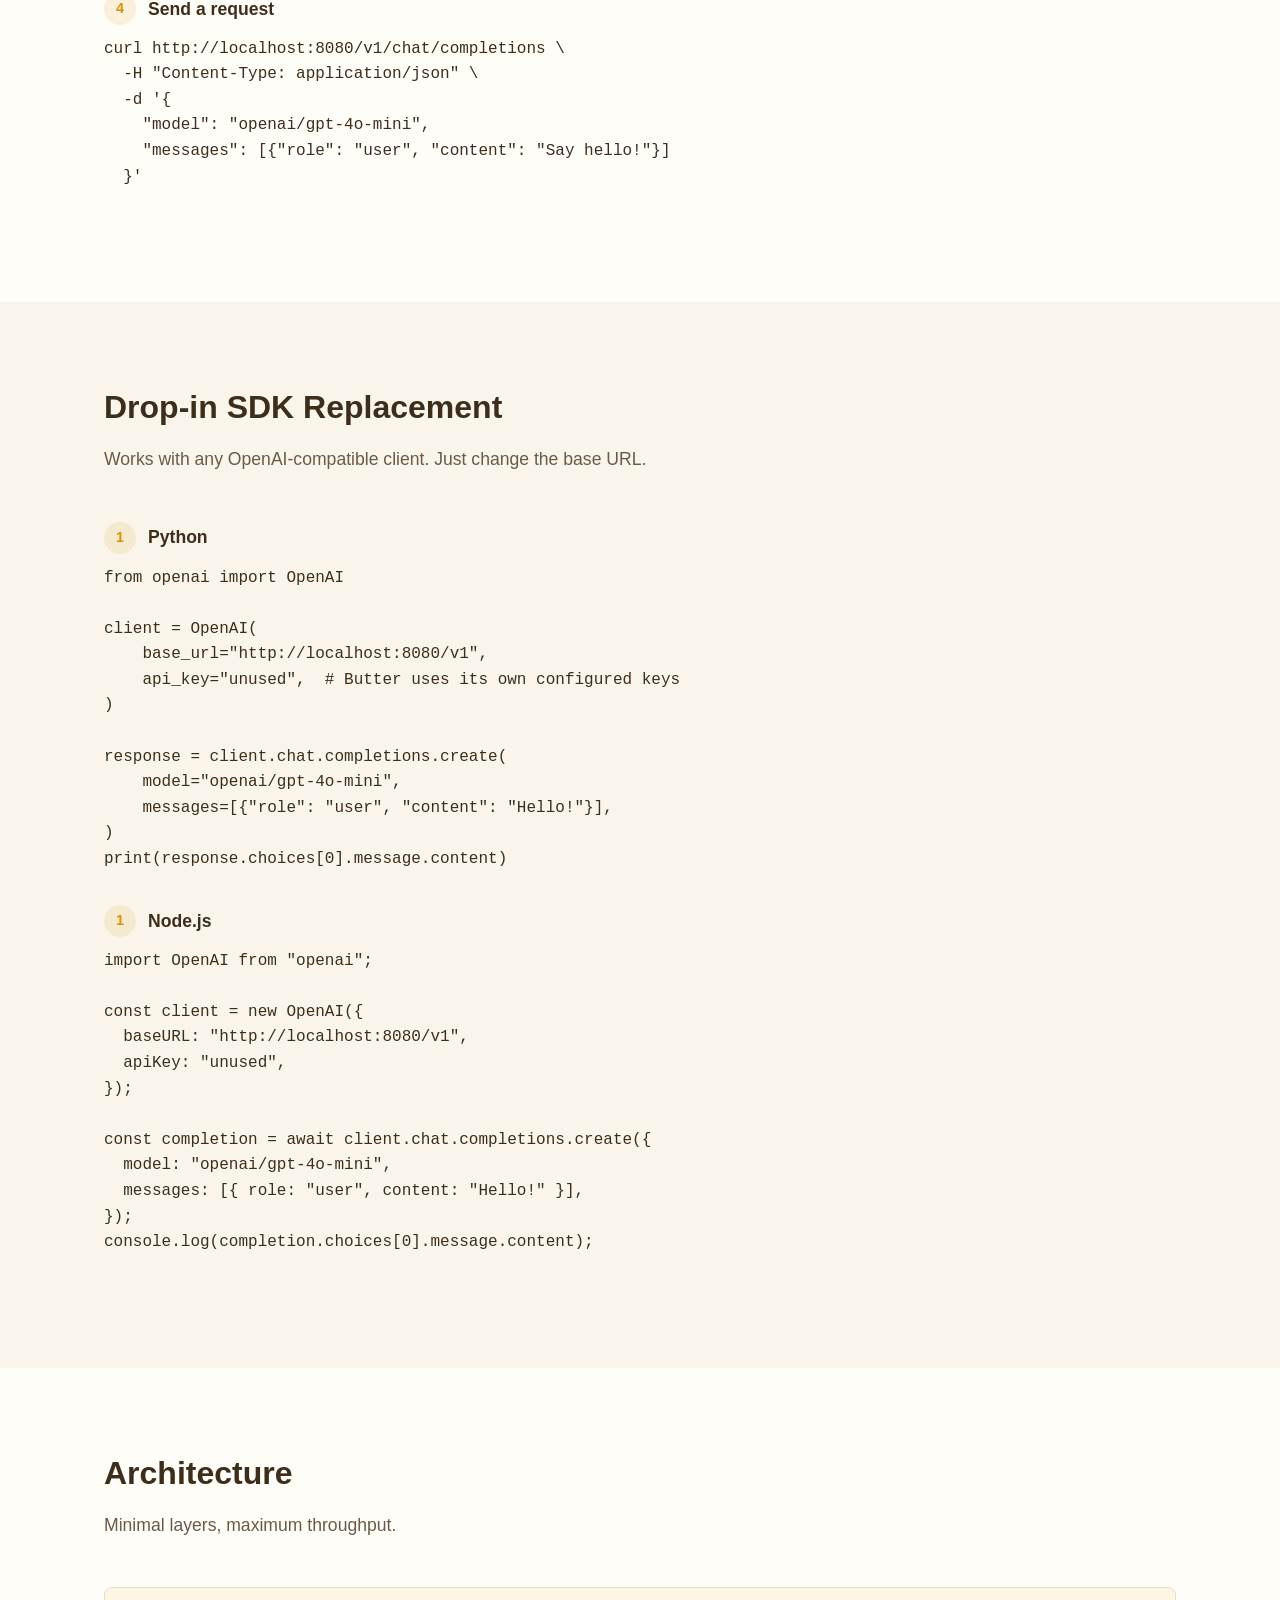
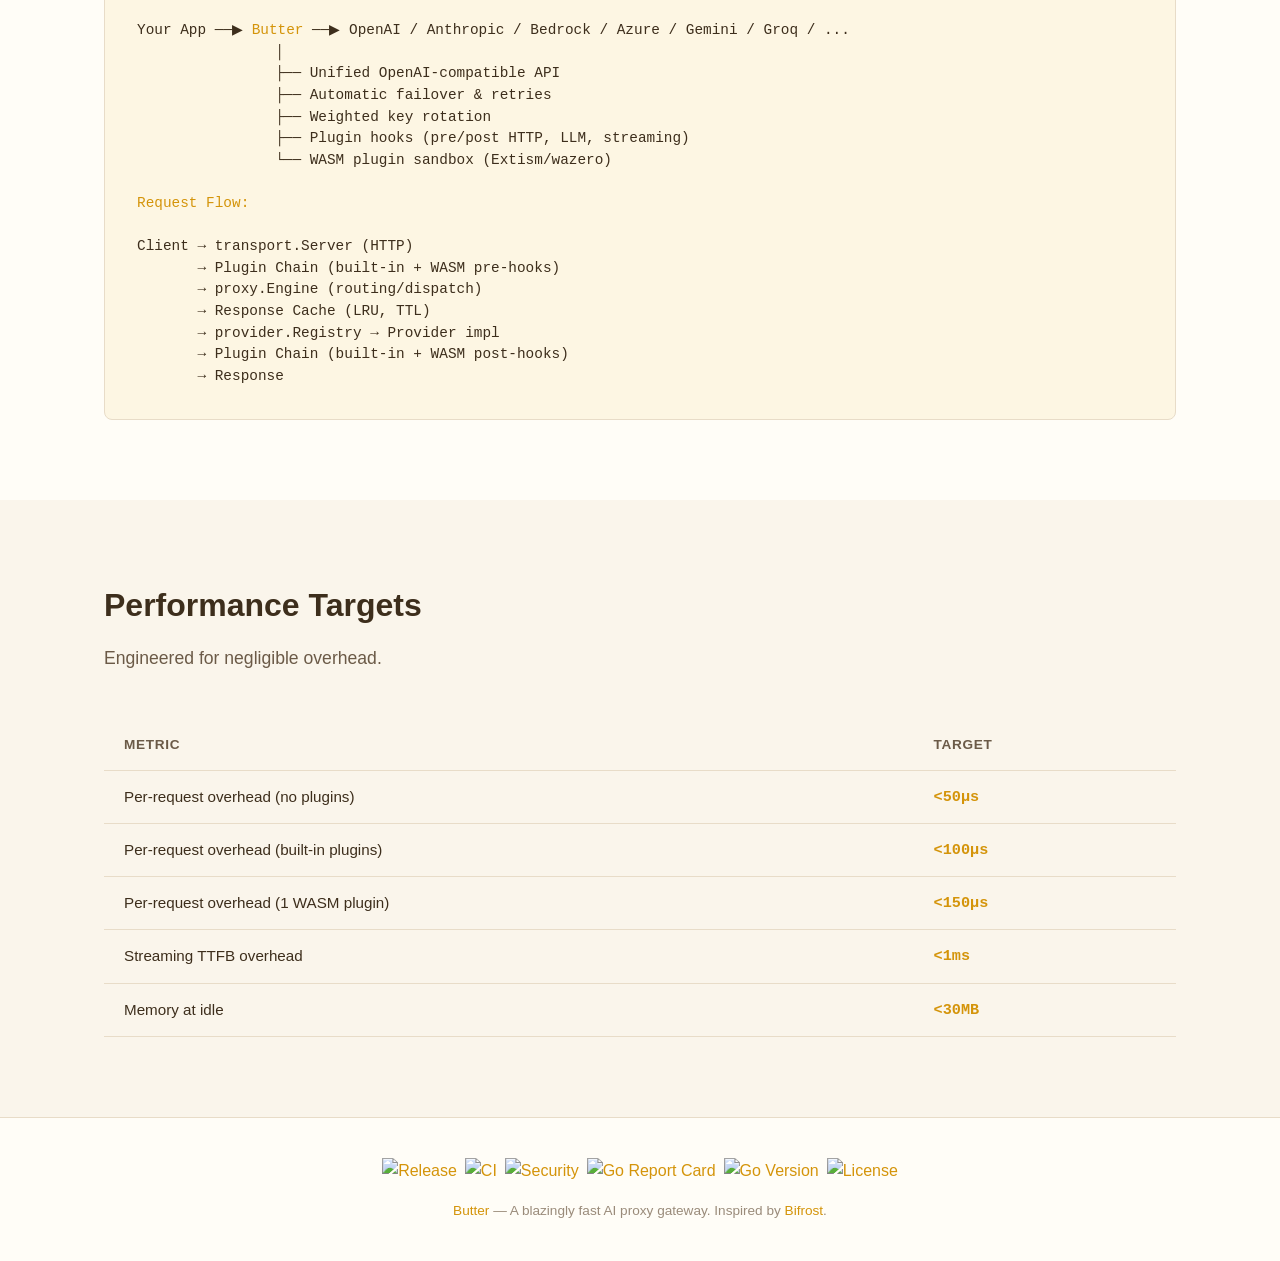
==== commit 8c156559: "docs(web): add security features and sync provider list on landing page - Add Supply-Chain Security " ====
--- a/web/index.html
+++ b/web/index.html
@@ -23,7 +23,7 @@
   <link rel="icon" href="logo.jpg" type="image/png">
 
   <!-- Prism.js for syntax highlighting -->
-  <link rel="stylesheet" href="https://cdnjs.cloudflare.com/ajax/libs/prism/1.29.0/themes/prism-solarizedlight.min.css">
+  <link rel="stylesheet" href="https://cdnjs.cloudflare.com/ajax/libs/prism/1.30.0/themes/prism-solarizedlight.min.css">
 </head>
 <body>
 
@@ -85,7 +85,7 @@
         <div class="feature-card">
           <span class="icon">&#127919;</span>
           <h3>Multi-Provider Routing</h3>
-          <p>Route models to 10 providers — OpenAI, Anthropic, AWS Bedrock, Gemini, OpenRouter, Groq, Mistral, Together.ai, Fireworks, Perplexity — with priority or round-robin strategies.</p>
+          <p>Route models to 11 providers — OpenAI, Anthropic, AWS Bedrock, Azure OpenAI, Gemini, OpenRouter, Groq, Mistral, Together.ai, Fireworks, Perplexity — with priority or round-robin strategies.</p>
         </div>
         <div class="feature-card">
           <span class="icon">&#128259;</span>
@@ -159,10 +159,20 @@
           <h3>Credential Passthrough</h3>
           <p>Per-provider <code>credential_mode</code> — <code>stored</code> injects managed keys; <code>passthrough</code> forwards the client's own auth headers unchanged.</p>
         </div>
+        <div class="feature-card">
+          <span class="icon">&#128737;&#65039;</span>
+          <h3>Supply-Chain Security</h3>
+          <p>Release binaries signed with <a href="https://github.com/sigstore/cosign">cosign</a> (keyless OIDC), SLSA build-provenance attestations on Docker images, and syft SBOMs for every release.</p>
+        </div>
+        <div class="feature-card">
+          <span class="icon">&#128270;</span>
+          <h3>CI Security Scanning</h3>
+          <p>gosec SAST, betterleaks secret detection, and Grype vulnerability scanning run on push and weekly — results surfaced in the GitHub Security tab as SARIF.</p>
+        </div>
         <div class="feature-card coming-soon">
           <span class="coming-soon-badge">Coming Soon</span>
           <h3>More Providers</h3>
-          <p>Azure OpenAI, Vertex AI, and more to match full Bifrost coverage.</p>
+          <p>Vertex AI and more to match full Bifrost coverage.</p>
         </div>
       </div>
     </section>
@@ -252,7 +262,7 @@
     <h2 class="section-title">Architecture</h2>
     <p class="section-subtitle">Minimal layers, maximum throughput.</p>
 
-    <div class="architecture-diagram">Your App ──▶ <span class="highlight">Butter</span> ──▶ OpenAI / Anthropic / Gemini / Groq / Mistral / ...
+    <div class="architecture-diagram">Your App ──▶ <span class="highlight">Butter</span> ──▶ OpenAI / Anthropic / Bedrock / Azure / Gemini / Groq / ...
                 │
                 ├── Unified OpenAI-compatible API
                 ├── Automatic failover &amp; retries
@@ -316,6 +326,7 @@
       <div class="footer-badges">
         <a href="https://github.com/Temikus/butter/releases"><img src="https://img.shields.io/github/v/release/Temikus/butter" alt="Release" height="20"></a>
         <a href="https://github.com/Temikus/butter/actions/workflows/ci.yml"><img src="https://github.com/Temikus/butter/actions/workflows/ci.yml/badge.svg?branch=main" alt="CI" height="20"></a>
+        <a href="https://github.com/Temikus/butter/actions/workflows/security.yml"><img src="https://github.com/Temikus/butter/actions/workflows/security.yml/badge.svg?branch=main" alt="Security" height="20"></a>
         <a href="https://goreportcard.com/report/github.com/temikus/butter"><img src="https://goreportcard.com/badge/github.com/temikus/butter" alt="Go Report Card" height="20"></a>
         <a href="https://github.com/Temikus/butter/blob/main/go.mod"><img src="https://img.shields.io/github/go-mod/go-version/Temikus/butter" alt="Go Version" height="20"></a>
         <a href="https://github.com/Temikus/butter/blob/main/LICENSE"><img src="https://img.shields.io/github/license/Temikus/butter" alt="License" height="20"></a>
@@ -328,10 +339,10 @@
   </footer>
 
   <!-- Prism.js -->
-  <script src="https://cdnjs.cloudflare.com/ajax/libs/prism/1.29.0/prism.min.js"></script>
-  <script src="https://cdnjs.cloudflare.com/ajax/libs/prism/1.29.0/components/prism-bash.min.js"></script>
-  <script src="https://cdnjs.cloudflare.com/ajax/libs/prism/1.29.0/components/prism-python.min.js"></script>
-  <script src="https://cdnjs.cloudflare.com/ajax/libs/prism/1.29.0/components/prism-javascript.min.js"></script>
-  <script src="https://cdnjs.cloudflare.com/ajax/libs/prism/1.29.0/components/prism-yaml.min.js"></script>
+  <script src="https://cdnjs.cloudflare.com/ajax/libs/prism/1.30.0/prism.min.js"></script>
+  <script src="https://cdnjs.cloudflare.com/ajax/libs/prism/1.30.0/components/prism-bash.min.js"></script>
+  <script src="https://cdnjs.cloudflare.com/ajax/libs/prism/1.30.0/components/prism-python.min.js"></script>
+  <script src="https://cdnjs.cloudflare.com/ajax/libs/prism/1.30.0/components/prism-javascript.min.js"></script>
+  <script src="https://cdnjs.cloudflare.com/ajax/libs/prism/1.30.0/components/prism-yaml.min.js"></script>
 </body>
 </html>
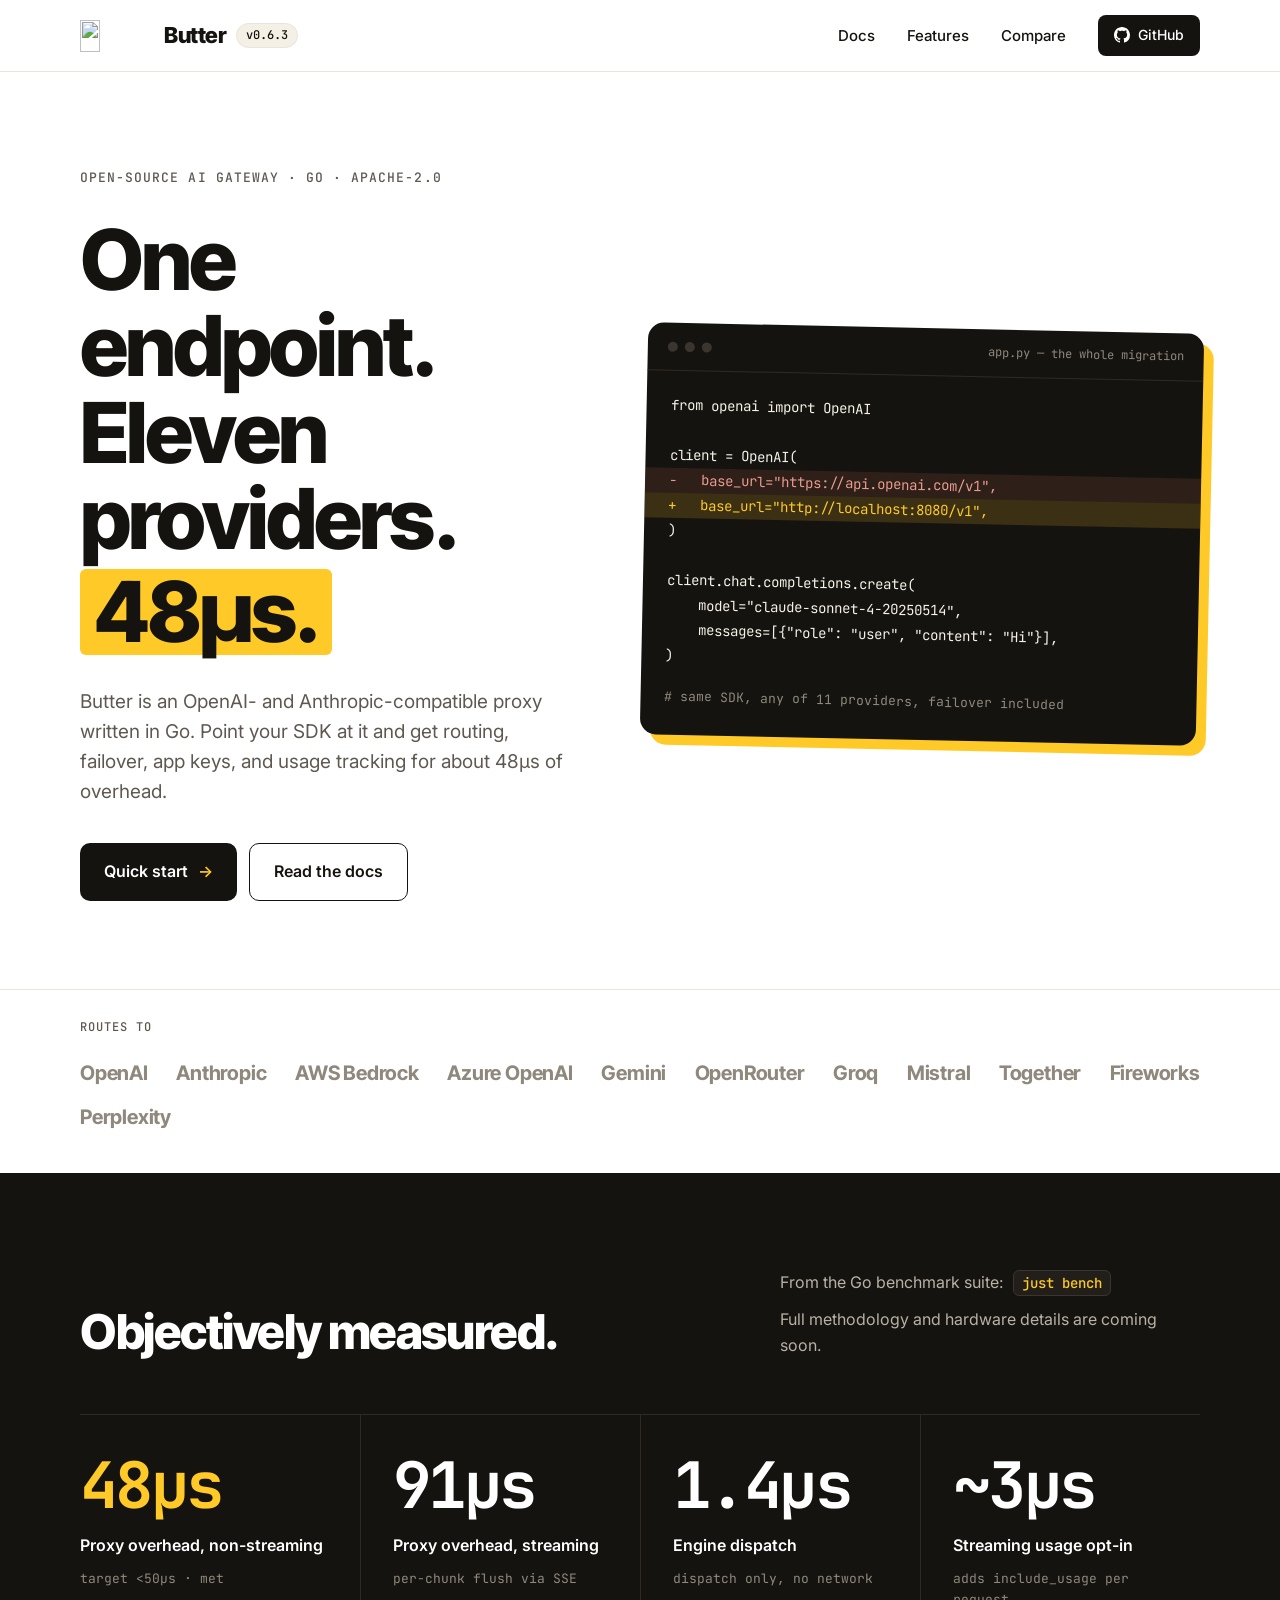
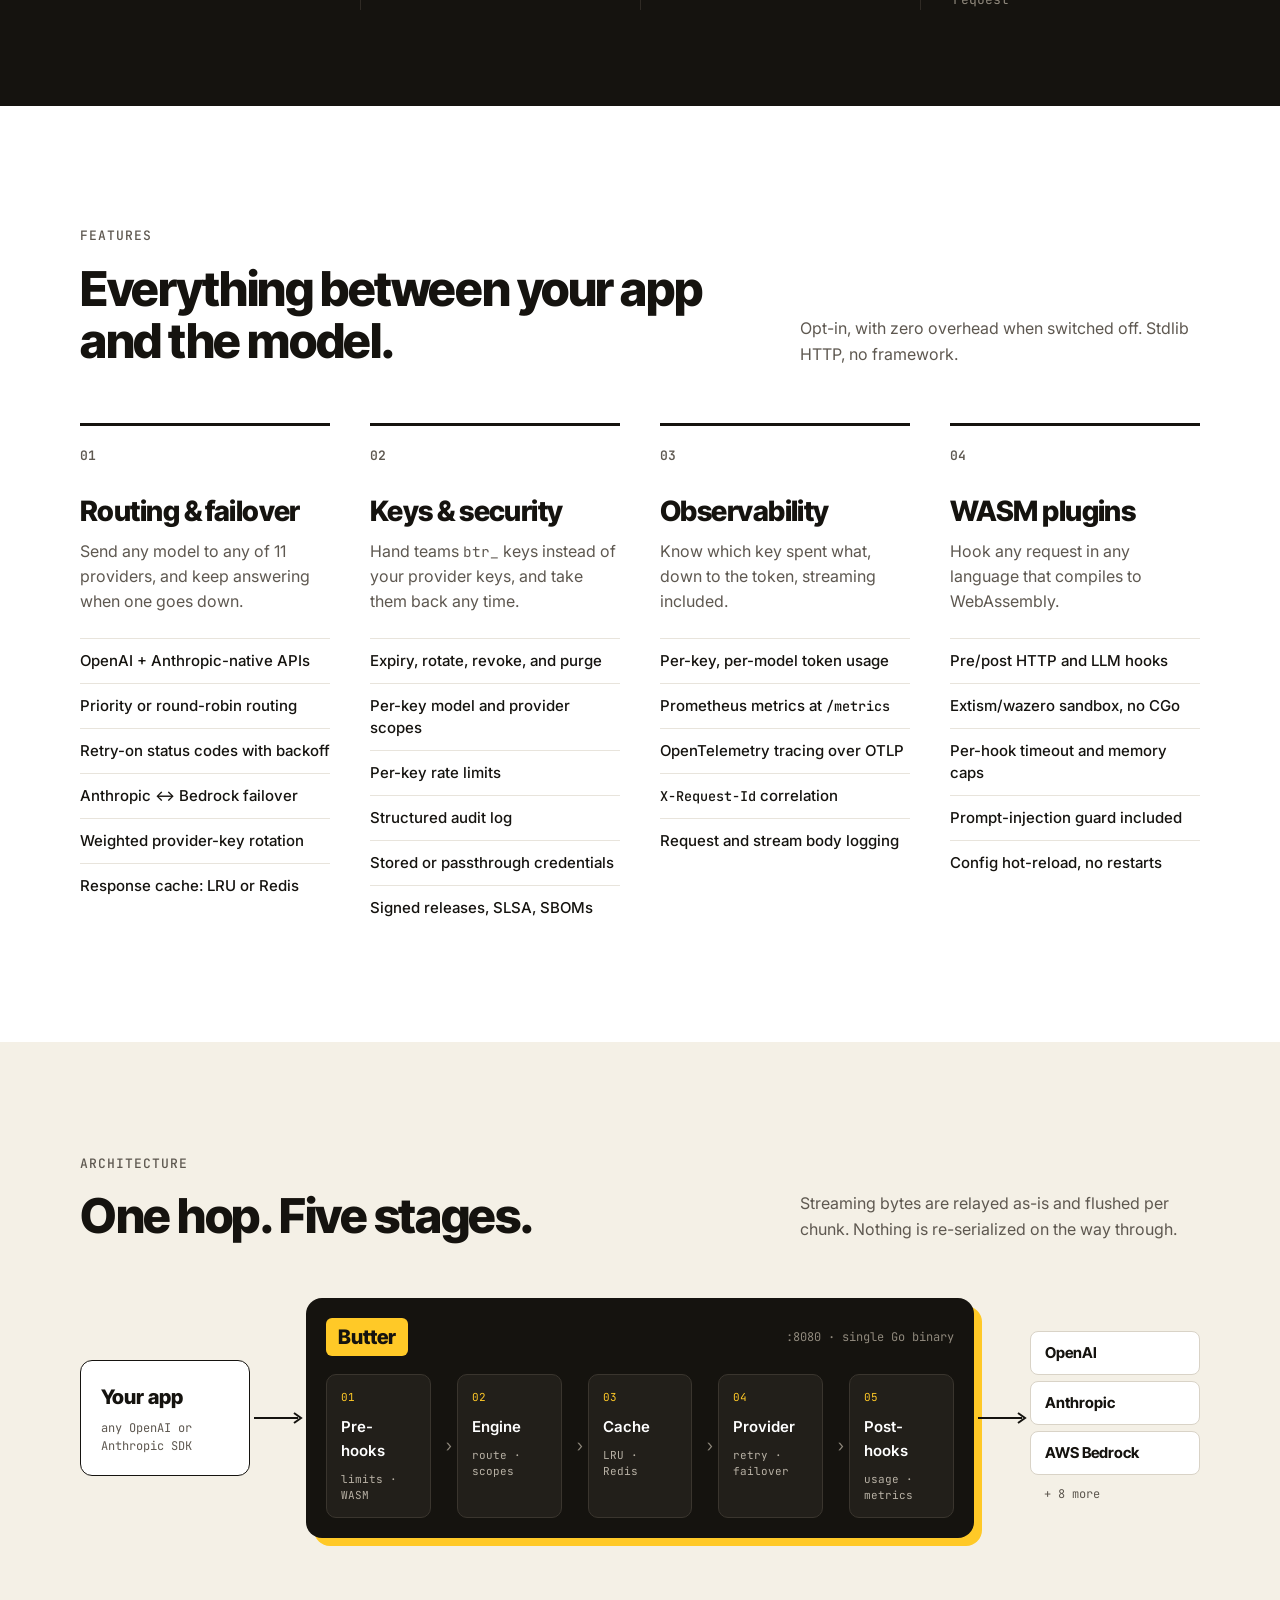
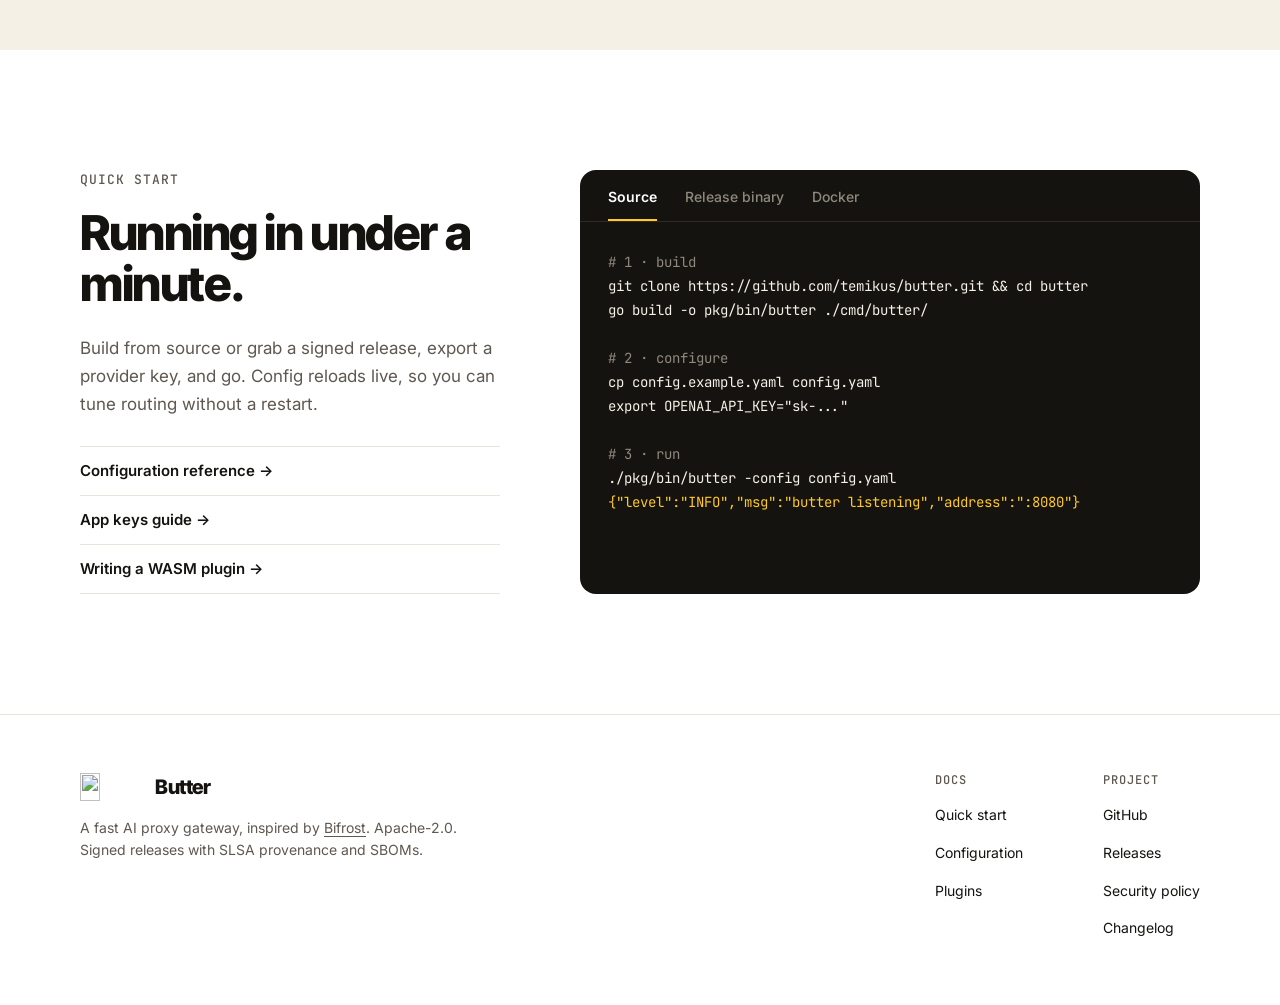
==== commit de4da2e1: "docs(web): refresh landing page and add docs/compare stubs - Rework index.html/style.css into the si" ====
--- a/web/index.html
+++ b/web/index.html
@@ -3,49 +3,50 @@
 <head>
   <meta charset="UTF-8">
   <meta name="viewport" content="width=device-width, initial-scale=1.0">
-  <title>Butter — A Blazingly Fast AI Proxy Gateway</title>
-  <meta name="description" content="Butter is a high-performance AI proxy gateway written in Go. Unified OpenAI-compatible API, multi-provider routing, streaming support, and sub-50μs overhead.">
+  <title>Butter — One endpoint. Eleven providers. 48μs.</title>
+  <meta name="description" content="Butter is an open-source AI proxy gateway written in Go. OpenAI- and Anthropic-compatible, routes to 11 providers with failover, app keys, and usage tracking for about 48μs of overhead.">
 
   <!-- Open Graph -->
-  <meta property="og:title" content="Butter — A Blazingly Fast AI Proxy Gateway">
-  <meta property="og:description" content="High-performance AI proxy gateway written in Go. Unified OpenAI-compatible API with multi-provider routing and sub-50μs overhead.">
+  <meta property="og:title" content="Butter — One endpoint. Eleven providers. 48μs.">
+  <meta property="og:description" content="Open-source AI proxy gateway in Go. OpenAI- and Anthropic-compatible, 11 providers, failover, app keys, ~48μs overhead.">
   <meta property="og:type" content="website">
-  <meta property="og:url" content="https://temikus.github.io/butter/">
-  <meta property="og:image" content="https://temikus.github.io/butter/logo.jpg">
+  <meta property="og:url" content="https://butterproxy.org/">
+  <meta property="og:image" content="https://butterproxy.org/og.png">
+  <meta property="og:image:width" content="1200">
+  <meta property="og:image:height" content="630">
 
   <!-- Twitter Card -->
-  <meta name="twitter:card" content="summary">
-  <meta name="twitter:title" content="Butter — AI Proxy Gateway">
-  <meta name="twitter:description" content="High-performance AI proxy gateway written in Go with sub-50μs overhead.">
-
-  <!-- Styles -->
+  <meta name="twitter:card" content="summary_large_image">
+  <meta name="twitter:title" content="Butter — AI proxy gateway">
+  <meta name="twitter:description" content="One endpoint. Eleven providers. 48μs of overhead. Written in Go.">
+  <meta name="twitter:image" content="https://butterproxy.org/og.png">
+
+  <link rel="icon" href="logo.jpg" type="image/jpeg">
+  <link rel="preconnect" href="https://fonts.googleapis.com">
+  <link rel="preconnect" href="https://fonts.gstatic.com" crossorigin>
+  <link rel="stylesheet" href="https://fonts.googleapis.com/css2?family=Inter+Tight:wght@700;800&family=Inter:wght@400;500;600&family=JetBrains+Mono:wght@400;500;600;700&display=swap">
   <link rel="stylesheet" href="style.css">
-  <link rel="icon" href="logo.jpg" type="image/png">
-
-  <!-- Prism.js for syntax highlighting -->
-  <link rel="stylesheet" href="https://cdnjs.cloudflare.com/ajax/libs/prism/1.30.0/themes/prism-solarizedlight.min.css">
 </head>
 <body>
 
   <!-- ============ Nav ============ -->
   <nav class="nav">
-    <div class="nav-inner">
-      <a href="#" class="nav-brand">
-        <img src="logo_no_text.png" alt="Butter logo">
+    <div class="wrap nav-inner">
+      <a href="./" class="brand">
+        <img src="logo_no_text.png" alt="" width="74" height="32">
         Butter
+        <span class="version-pill">v0.6.3</span>
       </a>
-      <button class="nav-toggle" aria-label="Toggle navigation" onclick="document.querySelector('.nav-links').classList.toggle('open')">
+      <button class="nav-toggle" aria-label="Toggle navigation" aria-expanded="false">
         <span></span><span></span><span></span>
       </button>
       <ul class="nav-links">
+        <li><a href="docs.html">Docs</a></li>
         <li><a href="#features">Features</a></li>
-        <li><a href="#quickstart">Quick Start</a></li>
-        <li><a href="#sdk">SDK Examples</a></li>
-        <li><a href="#architecture">Architecture</a></li>
-        <li><a href="#performance">Performance</a></li>
+        <li><a href="compare.html">Compare</a></li>
         <li>
-          <a href="https://github.com/temikus/butter" class="github-link" target="_blank" rel="noopener">
-            <svg width="20" height="20" viewBox="0 0 16 16"><path d="M8 0C3.58 0 0 3.58 0 8c0 3.54 2.29 6.53 5.47 7.59.4.07.55-.17.55-.38 0-.19-.01-.82-.01-1.49-2.01.37-2.53-.49-2.69-.94-.09-.23-.48-.94-.82-1.13-.28-.15-.68-.52-.01-.53.63-.01 1.08.58 1.23.82.72 1.21 1.87.87 2.33.66.07-.52.28-.87.51-1.07-1.78-.2-3.64-.89-3.64-3.95 0-.87.31-1.59.82-2.15-.08-.2-.36-1.02.08-2.12 0 0 .67-.21 2.2.82.64-.18 1.32-.27 2-.27.68 0 1.36.09 2 .27 1.53-1.04 2.2-.82 2.2-.82.44 1.1.16 1.92.08 2.12.51.56.82 1.27.82 2.15 0 3.07-1.87 3.75-3.65 3.95.29.25.54.73.54 1.48 0 1.07-.01 1.93-.01 2.2 0 .21.15.46.55.38A8.013 8.013 0 0016 8c0-4.42-3.58-8-8-8z"/></svg>
+          <a href="https://github.com/temikus/butter" class="btn btn-ink" target="_blank" rel="noopener">
+            <svg width="16" height="16" viewBox="0 0 16 16" aria-hidden="true"><path d="M8 0C3.58 0 0 3.58 0 8c0 3.54 2.29 6.53 5.47 7.59.4.07.55-.17.55-.38 0-.19-.01-.82-.01-1.49-2.01.37-2.53-.49-2.69-.94-.09-.23-.48-.94-.82-1.13-.28-.15-.68-.52-.01-.53.63-.01 1.08.58 1.23.82.72 1.21 1.87.87 2.33.66.07-.52.28-.87.51-1.07-1.78-.2-3.64-.89-3.64-3.95 0-.87.31-1.59.82-2.15-.08-.2-.36-1.02.08-2.12 0 0 .67-.21 2.2.82.64-.18 1.32-.27 2-.27.68 0 1.36.09 2 .27 1.53-1.04 2.2-.82 2.2-.82.44 1.1.16 1.92.08 2.12.51.56.82 1.27.82 2.15 0 3.07-1.87 3.75-3.65 3.95.29.25.54.73.54 1.48 0 1.07-.01 1.93-.01 2.2 0 .21.15.46.55.38A8.013 8.013 0 0016 8c0-4.42-3.58-8-8-8z"/></svg>
             GitHub
           </a>
         </li>
@@ -53,296 +54,316 @@
     </div>
   </nav>
 
-  <!-- ============ Hero ============ -->
-  <section class="hero">
-    <img src="logo_no_text.png" alt="Butter logo" class="hero-logo">
-    <h1>A <span class="accent">blazingly fast</span> AI proxy gateway</h1>
-    <p class="subtitle">
-      Butter sits between your application and AI providers, offering a unified OpenAI-compatible API
-      with multi-provider routing, automatic failover, and sub-50μs overhead. Written in Go.
-    </p>
-    <div class="hero-buttons">
-      <a href="https://github.com/temikus/butter" class="btn btn-primary" target="_blank" rel="noopener">
-        <svg width="20" height="20" viewBox="0 0 16 16" fill="currentColor"><path d="M8 0C3.58 0 0 3.58 0 8c0 3.54 2.29 6.53 5.47 7.59.4.07.55-.17.55-.38 0-.19-.01-.82-.01-1.49-2.01.37-2.53-.49-2.69-.94-.09-.23-.48-.94-.82-1.13-.28-.15-.68-.52-.01-.53.63-.01 1.08.58 1.23.82.72 1.21 1.87.87 2.33.66.07-.52.28-.87.51-1.07-1.78-.2-3.64-.89-3.64-3.95 0-.87.31-1.59.82-2.15-.08-.2-.36-1.02.08-2.12 0 0 .67-.21 2.2.82.64-.18 1.32-.27 2-.27.68 0 1.36.09 2 .27 1.53-1.04 2.2-.82 2.2-.82.44 1.1.16 1.92.08 2.12.51.56.82 1.27.82 2.15 0 3.07-1.87 3.75-3.65 3.95.29.25.54.73.54 1.48 0 1.07-.01 1.93-.01 2.2 0 .21.15.46.55.38A8.013 8.013 0 0016 8c0-4.42-3.58-8-8-8z"/></svg>
-        View on GitHub
-      </a>
-      <a href="#quickstart" class="btn btn-secondary">Quick Start</a>
-    </div>
-  </section>
-
-  <!-- ============ Features ============ -->
-  <div class="section-alt">
-    <section class="section" id="features">
-      <h2 class="section-title">Features</h2>
-      <p class="section-subtitle">Everything you need to route AI traffic with confidence.</p>
-
-      <div class="features-grid">
-        <div class="feature-card">
-          <span class="icon">&#9889;</span>
-          <h3>OpenAI-Compatible API</h3>
-          <p>Drop-in replacement for any OpenAI SDK client. Just change the base URL.</p>
-        </div>
-        <div class="feature-card">
-          <span class="icon">&#127919;</span>
-          <h3>Multi-Provider Routing</h3>
-          <p>Route models to 11 providers — OpenAI, Anthropic, AWS Bedrock, Azure OpenAI, Gemini, OpenRouter, Groq, Mistral, Together.ai, Fireworks, Perplexity — with priority or round-robin strategies.</p>
-        </div>
-        <div class="feature-card">
-          <span class="icon">&#128259;</span>
-          <h3>Streaming &amp; SSE</h3>
-          <p>Full streaming support with immediate per-chunk flush via SSE relay.</p>
-        </div>
-        <div class="feature-card">
-          <span class="icon">&#128737;&#65039;</span>
-          <h3>Automatic Failover</h3>
-          <p>Configurable retry-on status codes with exponential backoff across providers.</p>
-        </div>
-        <div class="feature-card">
-          <span class="icon">&#128273;</span>
-          <h3>Key Rotation</h3>
-          <p>Weighted random key selection with per-key model allowlists.</p>
-        </div>
-        <div class="feature-card">
-          <span class="icon">&#128268;</span>
-          <h3>Plugin System</h3>
-          <p>Ordered hook chains (pre/post HTTP, pre/post LLM) with fail-open design. Built-in plugins for rate limiting, logging, metrics, and tracing. External plugins via WASM sandbox.</p>
-        </div>
-        <div class="feature-card">
-          <span class="icon">&#128695;</span>
-          <h3>Rate Limiting</h3>
-          <p>Built-in token bucket rate limiter with global or per-IP modes. Plugins can short-circuit requests before they reach providers.</p>
-        </div>
-
-        <div class="feature-card">
-          <span class="icon">&#128202;</span>
-          <h3>Prometheus Metrics</h3>
-          <p>Built-in metrics plugin powered by OTel SDK — request totals, latency histograms, and error counters exposed at <code>/metrics</code>.</p>
-        </div>
-        <div class="feature-card">
-          <span class="icon">&#9889;</span>
-          <h3>Response Caching</h3>
-          <p>In-memory LRU or Redis cache with TTL for deterministic requests (temperature=0, non-streaming). Reduces costs and latency for repeated queries.</p>
-        </div>
-
-        <div class="feature-card">
-          <span class="icon">&#129520;</span>
-          <h3>WASM Plugin Sandbox</h3>
-          <p>Load external <code>.wasm</code> plugins via <a href="https://extism.org/">Extism</a>/wazero — pure Go, no CGo, full sandbox isolation. Write plugins in Go, Rust, TypeScript, Python, and more.</p>
-        </div>
-        <div class="feature-card">
-          <span class="icon">&#128269;</span>
-          <h3>Distributed Tracing</h3>
-          <p>Built-in OpenTelemetry tracing plugin with OTLP HTTP export. Zero overhead when unconfigured.</p>
-        </div>
-        <div class="feature-card">
-          <span class="icon">&#128260;</span>
-          <h3>Config Hot-Reload</h3>
-          <p>Routing and key configuration reloads automatically on file change — no restart, no dropped connections.</p>
-        </div>
-        <div class="feature-card">
-          <span class="icon">&#128273;</span>
-          <h3>Application Keys</h3>
-          <p>Vend <code>btr_</code> tokens for usage tracking and attribution. Per-key request and token counters with optional <code>require_key</code> enforcement.</p>
-        </div>
-        <div class="feature-card">
-          <span class="icon">&#128737;&#65039;</span>
-          <h3>Prompt Injection Guard</h3>
-          <p>WASM plugin scanning for ~60 injection patterns across 7 categories with Unicode bypass detection. Block, log, or tag modes.</p>
-        </div>
-        <div class="feature-card">
-          <span class="icon">&#128209;</span>
-          <h3>Embeddings &amp; Models</h3>
-          <p>Full <code>/v1/embeddings</code> and <code>/v1/models</code> endpoints for SDK compatibility. Embeddings route through the same failover logic as chat.</p>
-        </div>
-        <div class="feature-card">
-          <span class="icon">&#128272;</span>
-          <h3>Credential Passthrough</h3>
-          <p>Per-provider <code>credential_mode</code> — <code>stored</code> injects managed keys; <code>passthrough</code> forwards the client's own auth headers unchanged.</p>
-        </div>
-        <div class="feature-card">
-          <span class="icon">&#128737;&#65039;</span>
-          <h3>Supply-Chain Security</h3>
-          <p>Release binaries signed with <a href="https://github.com/sigstore/cosign">cosign</a> (keyless OIDC), SLSA build-provenance attestations on Docker images, and syft SBOMs for every release.</p>
-        </div>
-        <div class="feature-card">
-          <span class="icon">&#128270;</span>
-          <h3>CI Security Scanning</h3>
-          <p>gosec SAST, betterleaks secret detection, and Grype vulnerability scanning run on push and weekly — results surfaced in the GitHub Security tab as SARIF.</p>
-        </div>
-        <div class="feature-card coming-soon">
-          <span class="coming-soon-badge">Coming Soon</span>
-          <h3>More Providers</h3>
-          <p>Vertex AI and more to match full Bifrost coverage.</p>
-        </div>
-      </div>
-    </section>
-  </div>
-
-  <!-- ============ Quick Start ============ -->
-  <section class="section" id="quickstart">
-    <h2 class="section-title">Quick Start</h2>
-    <p class="section-subtitle">Up and running in under a minute.</p>
-
-    <div class="steps">
-      <div class="step">
-        <h3>Install</h3>
-        <p>Download the latest binary from <a href="https://github.com/temikus/butter/releases">GitHub Releases</a>, or build from source:</p>
-        <pre><code class="language-bash">git clone https://github.com/temikus/butter.git
-cd butter
-go build -o pkg/bin/butter ./cmd/butter/</code></pre>
-      </div>
-
-      <div class="step">
-        <h3>Configure</h3>
-        <pre><code class="language-bash">cp config.example.yaml config.yaml
+  <main>
+    <!-- ============ Hero ============ -->
+    <section class="wrap hero">
+      <div class="hero-copy">
+        <span class="eyebrow">Open-source AI gateway · Go · Apache-2.0</span>
+        <h1>
+          <span>One endpoint.</span>
+          <span>Eleven providers.</span>
+          <span class="marker">48μs.</span>
+        </h1>
+        <p class="subtitle">
+          Butter is an OpenAI- and Anthropic-compatible proxy written in Go. Point your SDK at it and get
+          routing, failover, app keys, and usage tracking for about 48μs of overhead.
+        </p>
+        <div class="hero-buttons">
+          <a href="#quickstart" class="btn btn-ink">Quick start <span class="arrow" aria-hidden="true">→</span></a>
+          <a href="docs.html" class="btn btn-outline">Read the docs</a>
+        </div>
+      </div>
+
+      <figure class="window diff-card" aria-label="Pointing the OpenAI Python SDK at Butter">
+        <div class="window-bar">
+          <div class="dots" aria-hidden="true"><i></i><i></i><i></i></div>
+          <span class="window-title">app.py — the whole migration</span>
+        </div>
+<pre class="code"><span>from openai import OpenAI
+
+client = OpenAI(</span><span class="del">-   base_url="https://api.openai.com/v1",</span><span class="add">+   base_url="http://localhost:8080/v1",</span><span>)
+
+client.chat.completions.create(
+    model="claude-sonnet-4-20250514",
+    messages=[{"role": "user", "content": "Hi"}],
+)</span><span class="note"># same SDK, any of 11 providers, failover included</span></pre>
+      </figure>
+    </section>
+
+    <!-- ============ Providers ============ -->
+    <section class="wrap providers" aria-label="Supported providers">
+      <span class="eyebrow">Routes to</span>
+      <ul class="provider-list">
+        <li>OpenAI</li>
+        <li>Anthropic</li>
+        <li>AWS Bedrock</li>
+        <li>Azure OpenAI</li>
+        <li>Gemini</li>
+        <li>OpenRouter</li>
+        <li>Groq</li>
+        <li>Mistral</li>
+        <li>Together</li>
+        <li>Fireworks</li>
+        <li>Perplexity</li>
+      </ul>
+    </section>
+
+    <!-- ============ Proof ============ -->
+    <section class="proof" id="performance">
+      <div class="wrap">
+        <div class="section-head">
+          <h2 class="h2">Objectively measured.</h2>
+          <div class="bench-note">
+            <p>From the Go benchmark suite: <code class="cmd">just bench</code></p>
+            <p>Full methodology and hardware details are coming soon.</p>
+          </div>
+        </div>
+        <div class="stats">
+          <div class="stat">
+            <span class="stat-value hot">48μs</span>
+            <span class="stat-label">Proxy overhead, non-streaming</span>
+            <span class="stat-note">target &lt;50μs · met</span>
+          </div>
+          <div class="stat">
+            <span class="stat-value">91μs</span>
+            <span class="stat-label">Proxy overhead, streaming</span>
+            <span class="stat-note">per-chunk flush via SSE</span>
+          </div>
+          <div class="stat">
+            <span class="stat-value">1.4μs</span>
+            <span class="stat-label">Engine dispatch</span>
+            <span class="stat-note">dispatch only, no network</span>
+          </div>
+          <div class="stat">
+            <span class="stat-value">~3μs</span>
+            <span class="stat-label">Streaming usage opt-in</span>
+            <span class="stat-note">adds include_usage per request</span>
+          </div>
+        </div>
+      </div>
+    </section>
+
+    <!-- ============ Features ============ -->
+    <section class="wrap features" id="features">
+      <div class="section-head">
+        <div>
+          <span class="eyebrow">Features</span>
+          <h2 class="h2">Everything between your app and the model.</h2>
+        </div>
+        <p class="lede">Opt-in, with zero overhead when switched off. Stdlib HTTP, no framework.</p>
+      </div>
+
+      <div class="groups">
+        <div class="group">
+          <span class="group-num">01</span>
+          <h3>Routing &amp; failover</h3>
+          <p>Send any model to any of 11 providers, and keep answering when one goes down.</p>
+          <ul>
+            <li>OpenAI + Anthropic-native APIs</li>
+            <li>Priority or round-robin routing</li>
+            <li>Retry-on status codes with backoff</li>
+            <li>Anthropic ↔ Bedrock failover</li>
+            <li>Weighted provider-key rotation</li>
+            <li>Response cache: LRU or Redis</li>
+          </ul>
+        </div>
+        <div class="group">
+          <span class="group-num">02</span>
+          <h3>Keys &amp; security</h3>
+          <p>Hand teams <code>btr_</code> keys instead of your provider keys, and take them back any time.</p>
+          <ul>
+            <li>Expiry, rotate, revoke, and purge</li>
+            <li>Per-key model and provider scopes</li>
+            <li>Per-key rate limits</li>
+            <li>Structured audit log</li>
+            <li>Stored or passthrough credentials</li>
+            <li>Signed releases, SLSA, SBOMs</li>
+          </ul>
+        </div>
+        <div class="group">
+          <span class="group-num">03</span>
+          <h3>Observability</h3>
+          <p>Know which key spent what, down to the token, streaming included.</p>
+          <ul>
+            <li>Per-key, per-model token usage</li>
+            <li>Prometheus metrics at <code>/metrics</code></li>
+            <li>OpenTelemetry tracing over OTLP</li>
+            <li><code>X-Request-Id</code> correlation</li>
+            <li>Request and stream body logging</li>
+          </ul>
+        </div>
+        <div class="group">
+          <span class="group-num">04</span>
+          <h3>WASM plugins</h3>
+          <p>Hook any request in any language that compiles to WebAssembly.</p>
+          <ul>
+            <li>Pre/post HTTP and LLM hooks</li>
+            <li>Extism/wazero sandbox, no CGo</li>
+            <li>Per-hook timeout and memory caps</li>
+            <li>Prompt-injection guard included</li>
+            <li>Config hot-reload, no restarts</li>
+          </ul>
+        </div>
+      </div>
+    </section>
+
+    <!-- ============ Architecture ============ -->
+    <section class="architecture" id="architecture">
+      <div class="wrap">
+        <div class="section-head">
+          <div>
+            <span class="eyebrow">Architecture</span>
+            <h2 class="h2">One hop. Five stages.</h2>
+          </div>
+          <p class="lede">Streaming bytes are relayed as-is and flushed per chunk. Nothing is re-serialized on the way through.</p>
+        </div>
+
+        <div class="flow">
+          <div class="flow-client">
+            <strong>Your app</strong>
+            <span>any OpenAI or Anthropic SDK</span>
+          </div>
+          <svg class="flow-arrow" viewBox="0 0 56 14" aria-hidden="true"><path d="M4 7H48"/><path d="M44 2L51 7L44 12"/></svg>
+          <div class="flow-butter">
+            <div class="flow-butter-head">
+              <span class="flow-badge">Butter</span>
+              <span class="window-title">:8080 · single Go binary</span>
+            </div>
+            <ol class="stages">
+              <li class="stage"><span class="stage-num">01</span><span class="stage-name">Pre-hooks</span><span class="stage-desc">limits · WASM</span></li>
+              <li class="stage"><span class="stage-num">02</span><span class="stage-name">Engine</span><span class="stage-desc">route · scopes</span></li>
+              <li class="stage"><span class="stage-num">03</span><span class="stage-name">Cache</span><span class="stage-desc">LRU · Redis</span></li>
+              <li class="stage"><span class="stage-num">04</span><span class="stage-name">Provider</span><span class="stage-desc">retry · failover</span></li>
+              <li class="stage"><span class="stage-num">05</span><span class="stage-name">Post-hooks</span><span class="stage-desc">usage · metrics</span></li>
+            </ol>
+          </div>
+          <svg class="flow-arrow" viewBox="0 0 56 14" aria-hidden="true"><path d="M4 7H48"/><path d="M44 2L51 7L44 12"/></svg>
+          <ul class="flow-providers">
+            <li>OpenAI</li>
+            <li>Anthropic</li>
+            <li>AWS Bedrock</li>
+            <li class="more">+ 8 more</li>
+          </ul>
+        </div>
+      </div>
+    </section>
+
+    <!-- ============ Quick Start ============ -->
+    <section class="wrap quickstart" id="quickstart">
+      <div class="qs-copy">
+        <span class="eyebrow">Quick start</span>
+        <h2 class="h2">Running in under a minute.</h2>
+        <p>Build from source or grab a signed release, export a provider key, and go. Config reloads live, so you can tune routing without a restart.</p>
+        <ul class="qs-links">
+          <li><a href="docs.html#configuration">Configuration reference →</a></li>
+          <li><a href="docs.html#app-keys">App keys guide →</a></li>
+          <li><a href="docs.html#plugins">Writing a WASM plugin →</a></li>
+        </ul>
+      </div>
+
+      <div class="window terminal">
+        <div class="tabs" role="tablist" aria-label="Install method">
+          <button class="tab" role="tab" id="tab-source" aria-controls="panel-source" aria-selected="true">Source</button>
+          <button class="tab" role="tab" id="tab-binary" aria-controls="panel-binary" aria-selected="false" tabindex="-1">Release binary</button>
+          <button class="tab" role="tab" id="tab-docker" aria-controls="panel-docker" aria-selected="false" tabindex="-1">Docker</button>
+        </div>
+        <div class="tab-panel" role="tabpanel" id="panel-source" aria-labelledby="tab-source">
+<pre class="code"><span class="c"># 1 · build</span>
+git clone https://github.com/temikus/butter.git &amp;&amp; cd butter
+go build -o pkg/bin/butter ./cmd/butter/
+
+<span class="c"># 2 · configure</span>
+cp config.example.yaml config.yaml
 export OPENAI_API_KEY="sk-..."
-export OPENROUTER_API_KEY="sk-or-v1-..."</code></pre>
-      </div>
-
-      <div class="step">
-        <h3>Run</h3>
-        <pre><code class="language-bash">./pkg/bin/butter -config config.yaml
-# {"level":"INFO","msg":"butter listening","address":":8080"}</code></pre>
-      </div>
-
-      <div class="step">
-        <h3>Send a request</h3>
-        <pre><code class="language-bash">curl http://localhost:8080/v1/chat/completions \
-  -H "Content-Type: application/json" \
-  -d '{
-    "model": "openai/gpt-4o-mini",
-    "messages": [{"role": "user", "content": "Say hello!"}]
-  }'</code></pre>
-      </div>
-    </div>
-  </section>
-
-  <!-- ============ SDK Examples ============ -->
-  <div class="section-alt">
-    <section class="section" id="sdk">
-      <h2 class="section-title">Drop-in SDK Replacement</h2>
-      <p class="section-subtitle">Works with any OpenAI-compatible client. Just change the base URL.</p>
-
-      <div class="step">
-        <h3>Python</h3>
-        <pre><code class="language-python">from openai import OpenAI
-
-client = OpenAI(
-    base_url="http://localhost:8080/v1",
-    api_key="unused",  # Butter uses its own configured keys
-)
-
-response = client.chat.completions.create(
-    model="openai/gpt-4o-mini",
-    messages=[{"role": "user", "content": "Hello!"}],
-)
-print(response.choices[0].message.content)</code></pre>
-      </div>
-
-      <div class="step" style="margin-top: 32px;">
-        <h3>Node.js</h3>
-        <pre><code class="language-javascript">import OpenAI from "openai";
-
-const client = new OpenAI({
-  baseURL: "http://localhost:8080/v1",
-  apiKey: "unused",
-});
-
-const completion = await client.chat.completions.create({
-  model: "openai/gpt-4o-mini",
-  messages: [{ role: "user", content: "Hello!" }],
-});
-console.log(completion.choices[0].message.content);</code></pre>
-      </div>
-    </section>
-  </div>
-
-  <!-- ============ Architecture ============ -->
-  <section class="section" id="architecture">
-    <h2 class="section-title">Architecture</h2>
-    <p class="section-subtitle">Minimal layers, maximum throughput.</p>
-
-    <div class="architecture-diagram">Your App ──▶ <span class="highlight">Butter</span> ──▶ OpenAI / Anthropic / Bedrock / Azure / Gemini / Groq / ...
-                │
-                ├── Unified OpenAI-compatible API
-                ├── Automatic failover &amp; retries
-                ├── Weighted key rotation
-                ├── Plugin hooks (pre/post HTTP, LLM, streaming)
-                └── WASM plugin sandbox (Extism/wazero)
-
-<span class="highlight">Request Flow:</span>
-
-Client → transport.Server (HTTP)
-       → Plugin Chain (built-in + WASM pre-hooks)
-       → proxy.Engine (routing/dispatch)
-       → Response Cache (LRU, TTL)
-       → provider.Registry → Provider impl
-       → Plugin Chain (built-in + WASM post-hooks)
-       → Response</div>
-  </section>
-
-  <!-- ============ Performance ============ -->
-  <div class="section-alt">
-    <section class="section" id="performance">
-      <h2 class="section-title">Performance Targets</h2>
-      <p class="section-subtitle">Engineered for negligible overhead.</p>
-
-      <table class="perf-table">
-        <thead>
-          <tr>
-            <th>Metric</th>
-            <th>Target</th>
-          </tr>
-        </thead>
-        <tbody>
-          <tr>
-            <td>Per-request overhead (no plugins)</td>
-            <td class="target">&lt;50μs</td>
-          </tr>
-          <tr>
-            <td>Per-request overhead (built-in plugins)</td>
-            <td class="target">&lt;100μs</td>
-          </tr>
-          <tr>
-            <td>Per-request overhead (1 WASM plugin)</td>
-            <td class="target">&lt;150μs</td>
-          </tr>
-          <tr>
-            <td>Streaming TTFB overhead</td>
-            <td class="target">&lt;1ms</td>
-          </tr>
-          <tr>
-            <td>Memory at idle</td>
-            <td class="target">&lt;30MB</td>
-          </tr>
-        </tbody>
-      </table>
-    </section>
-  </div>
+
+<span class="c"># 3 · run</span>
+./pkg/bin/butter -config config.yaml
+<span class="out">{"level":"INFO","msg":"butter listening","address":":8080"}</span></pre>
+        </div>
+        <div class="tab-panel" role="tabpanel" id="panel-binary" aria-labelledby="tab-binary" hidden>
+<pre class="code"><span class="c"># 1 · download (linux|darwin, amd64|arm64)</span>
+V=0.6.3 P=darwin_arm64
+curl -LO https://github.com/temikus/butter/releases/download/v$V/butter_${V}_${P}.tar.gz
+tar -xzf butter_${V}_${P}.tar.gz
+<span class="c"># checksums.txt is cosign-signed; see the release page</span>
+
+<span class="c"># 2 · configure</span>
+curl -LO https://raw.githubusercontent.com/temikus/butter/main/config.example.yaml
+mv config.example.yaml config.yaml
+export OPENAI_API_KEY="sk-..."
+
+<span class="c"># 3 · run</span>
+./butter -config config.yaml
+<span class="out">{"level":"INFO","msg":"butter listening","address":":8080"}</span></pre>
+        </div>
+        <div class="tab-panel" role="tabpanel" id="panel-docker" aria-labelledby="tab-docker" hidden>
+<pre class="code"><span class="c"># 1 · configure</span>
+curl -LO https://raw.githubusercontent.com/temikus/butter/main/config.example.yaml
+mv config.example.yaml config.yaml
+export OPENAI_API_KEY="sk-..."
+
+<span class="c"># 2 · run (distroless, cosign-signed, SLSA provenance)</span>
+docker run --rm -p 8080:8080 \
+  -v "$PWD/config.yaml:/config.yaml:ro" \
+  -e OPENAI_API_KEY \
+  ghcr.io/temikus/butter:0.6
+<span class="out">{"level":"INFO","msg":"butter listening","address":":8080"}</span></pre>
+        </div>
+      </div>
+    </section>
+  </main>
 
   <!-- ============ Footer ============ -->
   <footer class="footer">
-    <div class="footer-inner">
-      <div class="footer-badges">
-        <a href="https://github.com/Temikus/butter/releases"><img src="https://img.shields.io/github/v/release/Temikus/butter" alt="Release" height="20"></a>
-        <a href="https://github.com/Temikus/butter/actions/workflows/ci.yml"><img src="https://github.com/Temikus/butter/actions/workflows/ci.yml/badge.svg?branch=main" alt="CI" height="20"></a>
-        <a href="https://github.com/Temikus/butter/actions/workflows/security.yml"><img src="https://github.com/Temikus/butter/actions/workflows/security.yml/badge.svg?branch=main" alt="Security" height="20"></a>
-        <a href="https://goreportcard.com/report/github.com/temikus/butter"><img src="https://goreportcard.com/badge/github.com/temikus/butter" alt="Go Report Card" height="20"></a>
-        <a href="https://github.com/Temikus/butter/blob/main/go.mod"><img src="https://img.shields.io/github/go-mod/go-version/Temikus/butter" alt="Go Version" height="20"></a>
-        <a href="https://github.com/Temikus/butter/blob/main/LICENSE"><img src="https://img.shields.io/github/license/Temikus/butter" alt="License" height="20"></a>
-      </div>
-      <p>
-        <a href="https://github.com/temikus/butter">Butter</a> — A blazingly fast AI proxy gateway.
-        Inspired by <a href="https://github.com/maximhq/bifrost">Bifrost</a>.
-      </p>
+    <div class="wrap footer-inner">
+      <div class="footer-brand">
+        <a href="./" class="brand"><img src="logo_no_text.png" alt="" width="65" height="28">Butter</a>
+        <p>A fast AI proxy gateway, inspired by <a href="https://github.com/maximhq/bifrost" class="link-underline">Bifrost</a>. Apache-2.0. Signed releases with SLSA provenance and SBOMs.</p>
+      </div>
+      <div class="footer-cols">
+        <ul>
+          <li class="eyebrow">Docs</li>
+          <li><a href="docs.html#quick-start">Quick start</a></li>
+          <li><a href="docs.html#configuration">Configuration</a></li>
+          <li><a href="docs.html#plugins">Plugins</a></li>
+        </ul>
+        <ul>
+          <li class="eyebrow">Project</li>
+          <li><a href="https://github.com/temikus/butter">GitHub</a></li>
+          <li><a href="https://github.com/temikus/butter/releases">Releases</a></li>
+          <li><a href="https://github.com/temikus/butter/blob/main/SECURITY.md">Security policy</a></li>
+          <li><a href="https://github.com/temikus/butter/releases">Changelog</a></li>
+        </ul>
+      </div>
     </div>
   </footer>
 
-  <!-- Prism.js -->
-  <script src="https://cdnjs.cloudflare.com/ajax/libs/prism/1.30.0/prism.min.js"></script>
-  <script src="https://cdnjs.cloudflare.com/ajax/libs/prism/1.30.0/components/prism-bash.min.js"></script>
-  <script src="https://cdnjs.cloudflare.com/ajax/libs/prism/1.30.0/components/prism-python.min.js"></script>
-  <script src="https://cdnjs.cloudflare.com/ajax/libs/prism/1.30.0/components/prism-javascript.min.js"></script>
-  <script src="https://cdnjs.cloudflare.com/ajax/libs/prism/1.30.0/components/prism-yaml.min.js"></script>
+  <script>
+    // Mobile nav toggle.
+    const toggle = document.querySelector('.nav-toggle');
+    toggle.addEventListener('click', () => {
+      const open = document.querySelector('.nav-links').classList.toggle('open');
+      toggle.setAttribute('aria-expanded', open);
+    });
+
+    // Install-method tabs (ARIA tabs pattern: click + arrow keys).
+    const tabs = [...document.querySelectorAll('[role="tab"]')];
+    function select(tab) {
+      tabs.forEach(t => {
+        const on = t === tab;
+        t.setAttribute('aria-selected', on);
+        t.tabIndex = on ? 0 : -1;
+        document.getElementById(t.getAttribute('aria-controls')).hidden = !on;
+      });
+      tab.focus();
+    }
+    tabs.forEach((t, i) => {
+      t.addEventListener('click', () => select(t));
+      t.addEventListener('keydown', e => {
+        const step = { ArrowRight: 1, ArrowLeft: -1 }[e.key];
+        if (step) select(tabs[(i + step + tabs.length) % tabs.length]);
+      });
+    });
+  </script>
 </body>
 </html>
--- a/web/style.css
+++ b/web/style.css
@@ -1,27 +1,33 @@
 /* ============================================
    Butter — Marketing Site Styles
-   Light warm theme with butter-yellow accent
+   Signage: white ground, ink type, butter-yellow highlights.
+   Yellow is a fill only; never use it as text on white (fails contrast).
    ============================================ */
 
 :root {
-  --bg-primary: #fffdf7;
-  --bg-secondary: #faf5eb;
-  --bg-card: #ffffff;
-  --bg-code: #fdf6e3;
-  --text-primary: #3d2e1c;
-  --text-secondary: #6b5a47;
-  --text-muted: #9a8b7a;
-  --accent: #d4940a;
-  --accent-hover: #b37d08;
-  --accent-dim: rgba(212, 148, 10, 0.12);
-  --border: #e8dcc8;
-  --nav-height: 64px;
-  --max-width: 1120px;
-  --font-sans: -apple-system, BlinkMacSystemFont, "Segoe UI", Helvetica, Arial, sans-serif;
-  --font-mono: "SFMono-Regular", Consolas, "Liberation Mono", Menlo, monospace;
-}
-
-/* Reset */
+  --bg: #ffffff;
+  --ink: #15130f;
+  --ink-2: #221f1a;
+  --ink-line: #2f2a24;
+  --ink-border: #3a352e;
+  --butter: #ffc927;
+  --muted: #5e5850;
+  --line: #e8e4dc;
+  --sand: #f4f0e6;
+  --on-ink: #f4f0e6;
+  --on-ink-muted: #b8b1a5;
+  --on-ink-dim: #8f887c;
+  --diff-del: #e89a8c;
+
+  --max: 1280px;
+  --gutter: 80px;
+  --nav-height: 72px;
+
+  --font-display: "Inter Tight", "Inter", -apple-system, BlinkMacSystemFont, "Segoe UI", Helvetica, Arial, sans-serif;
+  --font-sans: "Inter", -apple-system, BlinkMacSystemFont, "Segoe UI", Helvetica, Arial, sans-serif;
+  --font-mono: "JetBrains Mono", "SFMono-Regular", Consolas, "Liberation Mono", Menlo, monospace;
+}
+
 *, *::before, *::after { box-sizing: border-box; margin: 0; padding: 0; }
 
 html {
@@ -31,88 +37,140 @@
 
 body {
   font-family: var(--font-sans);
-  background: var(--bg-primary);
-  color: var(--text-primary);
+  background: var(--bg);
+  color: var(--ink);
   line-height: 1.6;
   -webkit-font-smoothing: antialiased;
 }
 
-a { color: var(--accent); text-decoration: none; }
-a:hover { color: var(--accent-hover); }
-
-img { max-width: 100%; height: auto; }
+a { color: inherit; text-decoration: none; }
+img { max-width: 100%; height: auto; display: block; }
+code, pre { font-family: var(--font-mono); }
+
+.wrap {
+  width: 100%;
+  max-width: calc(var(--max) + 2 * var(--gutter));
+  margin: 0 auto;
+  padding: 0 var(--gutter);
+}
+
+/* ---- Shared type ---- */
+.eyebrow {
+  font-family: var(--font-mono);
+  font-weight: 500;
+  font-size: 13px;
+  letter-spacing: 0.08em;
+  text-transform: uppercase;
+  color: var(--muted);
+}
+
+.h2 {
+  font-family: var(--font-display);
+  font-weight: 800;
+  font-size: 48px;
+  line-height: 1.08;
+  letter-spacing: -0.03em;
+}
+
+.lede {
+  font-size: 16px;
+  line-height: 26px;
+  color: var(--muted);
+  max-width: 400px;
+}
+
+.section-head {
+  display: flex;
+  justify-content: space-between;
+  align-items: flex-end;
+  gap: 40px;
+  margin-bottom: 56px;
+}
+
+.section-head .eyebrow { display: block; margin-bottom: 16px; }
+
+.link-underline {
+  text-decoration: underline;
+  text-decoration-thickness: 1px;
+  text-underline-offset: 3px;
+}
+
+/* ---- Buttons ---- */
+.btn {
+  display: inline-flex;
+  align-items: center;
+  gap: 10px;
+  padding: 15px 24px;
+  border-radius: 10px;
+  font-weight: 600;
+  font-size: 16px;
+  white-space: nowrap;
+  transition: transform 0.15s, box-shadow 0.15s;
+}
+
+.btn-ink { background: var(--ink); color: #fff; }
+.btn-ink .arrow { color: var(--butter); }
+.btn-ink:hover { transform: translate(-2px, -2px); box-shadow: 4px 4px 0 var(--butter); }
+
+.btn-outline { border: 1.5px solid var(--ink); color: var(--ink); }
+.btn-outline:hover { background: var(--sand); }
 
 /* ---- Nav ---- */
 .nav {
-  position: fixed;
+  position: sticky;
   top: 0;
-  left: 0;
-  right: 0;
+  z-index: 100;
   height: var(--nav-height);
-  background: rgba(255, 253, 247, 0.9);
+  background: rgba(255, 255, 255, 0.92);
   backdrop-filter: blur(12px);
   -webkit-backdrop-filter: blur(12px);
-  border-bottom: 1px solid var(--border);
-  z-index: 100;
-  display: flex;
-  align-items: center;
-  justify-content: center;
+  border-bottom: 1px solid var(--line);
 }
 
 .nav-inner {
-  width: 100%;
-  max-width: var(--max-width);
-  padding: 0 24px;
+  height: 100%;
   display: flex;
   align-items: center;
   justify-content: space-between;
 }
 
-.nav-brand {
+.brand {
   display: flex;
   align-items: center;
   gap: 10px;
-  font-weight: 700;
-  font-size: 1.25rem;
-  color: var(--text-primary);
-}
-
-.nav-brand img {
-  height: 36px;
-  width: auto;
-  border-radius: 4px;
+  font-family: var(--font-display);
+  font-weight: 800;
+  font-size: 22px;
+  letter-spacing: -0.02em;
+}
+
+.brand img { height: 32px; width: auto; }
+
+.version-pill {
+  font-family: var(--font-mono);
+  font-weight: 500;
+  font-size: 12px;
+  letter-spacing: 0;
+  background: var(--sand);
+  border: 1px solid var(--line);
+  border-radius: 999px;
+  padding: 2px 9px;
 }
 
 .nav-links {
   display: flex;
   align-items: center;
-  gap: 24px;
+  gap: 32px;
   list-style: none;
 }
 
-.nav-links a {
-  color: var(--text-secondary);
-  font-size: 0.9rem;
-  font-weight: 500;
-  transition: color 0.2s;
-}
-
-.nav-links a:hover { color: var(--text-primary); }
-
-.nav-links .github-link {
-  display: flex;
-  align-items: center;
-  gap: 6px;
-}
-
-.nav-links .github-link svg {
-  fill: var(--text-muted);
-  transition: fill 0.2s;
-}
-
-.nav-links .github-link:hover svg { fill: var(--text-primary); }
-
-/* Mobile nav toggle */
+.nav-links a { font-weight: 500; font-size: 15px; }
+.nav-links a:not(.btn):hover,
+.nav-links a[aria-current="page"] { text-decoration: underline; text-underline-offset: 4px; }
+
+.nav-links .btn { padding: 9px 16px; font-size: 14px; border-radius: 8px; gap: 8px; }
+.nav-links .btn svg { fill: currentColor; }
+
 .nav-toggle {
   display: none;
   background: none;
@@ -125,307 +183,427 @@
   display: block;
   width: 24px;
   height: 2px;
-  background: var(--text-secondary);
+  background: var(--ink);
   margin: 5px 0;
-  transition: 0.3s;
 }
 
 /* ---- Hero ---- */
 .hero {
-  padding: calc(var(--nav-height) + 80px) 24px 80px;
+  display: flex;
+  align-items: center;
+  justify-content: space-between;
+  gap: 64px;
+  padding-top: 96px;
+  padding-bottom: 88px;
+}
+
+.hero-copy { flex: 0 1 660px; }
+.hero .eyebrow { display: block; margin-bottom: 28px; }
+
+.hero h1 {
+  font-family: var(--font-display);
+  font-weight: 800;
+  font-size: 84px;
+  line-height: 1.03;
+  letter-spacing: -0.035em;
+}
+
+.hero h1 span { display: block; }
+
+.marker {
+  display: inline-block !important;
+  margin-top: 6px;
+  background: var(--butter);
+  padding: 0 14px;
+  border-radius: 6px;
+}
+
+.hero .subtitle {
+  font-size: 19px;
+  line-height: 30px;
+  color: var(--muted);
+  max-width: 560px;
+  margin: 32px 0 36px;
+}
+
+.hero-buttons { display: flex; flex-wrap: wrap; gap: 12px; }
+
+/* ---- Code windows (hero diff + quick start terminal) ---- */
+.window {
+  background: var(--ink);
+  border-radius: 16px;
+  overflow: hidden;
+  color: var(--on-ink);
+}
+
+.diff-card {
+  flex: 0 0 556px;
+  transform: rotate(1.2deg);
+  box-shadow: 10px 10px 0 var(--butter);
+}
+
+.window-bar {
+  display: flex;
+  align-items: center;
+  justify-content: space-between;
+  padding: 14px 20px;
+  border-bottom: 1px solid var(--ink-line);
+}
+
+.dots { display: flex; gap: 7px; }
+.dots i { width: 10px; height: 10px; border-radius: 50%; background: var(--ink-border); }
+
+.window-title {
+  font-family: var(--font-mono);
+  font-size: 12px;
+  color: var(--on-ink-dim);
+}
+
+.code {
+  font-size: 14px;
+  line-height: 25px;
+  white-space: pre;
+  overflow-x: auto;
+}
+
+.diff-card .code { padding: 22px 0 26px; }
+.diff-card .code > span { display: block; padding: 0 24px; }
+.diff-card .del { background: rgba(229, 112, 96, 0.12); color: var(--diff-del); }
+.diff-card .add { background: rgba(255, 201, 39, 0.16); color: var(--butter); }
+.diff-card .note { color: var(--on-ink-dim); font-size: 13px; margin-top: 16px; }
+
+/* ---- Providers strip ---- */
+.providers {
+  border-top: 1px solid var(--line);
+  padding-top: 28px;
+  padding-bottom: 40px;
+}
+
+.providers .eyebrow { display: block; font-size: 12px; margin-bottom: 20px; }
+
+.provider-list {
+  display: flex;
+  flex-wrap: wrap;
+  justify-content: space-between;
+  gap: 12px 28px;
+  list-style: none;
+}
+
+.provider-list li {
+  font-family: var(--font-display);
+  font-weight: 700;
+  font-size: 20px;
+  letter-spacing: -0.01em;
+  color: var(--on-ink-dim);
+}
+
+/* ---- Proof band ---- */
+.proof { background: var(--ink); color: #fff; padding: 96px 0; }
+.proof .section-head { margin-bottom: 56px; }
+.proof .h2 { color: #fff; }
+
+.bench-note { max-width: 420px; color: var(--on-ink-muted); font-size: 16px; line-height: 26px; }
+.bench-note p + p { margin-top: 10px; }
+.bench-note a { color: #fff; }
+
+.cmd {
+  display: inline-block;
+  font-weight: 500;
+  font-size: 14px;
+  line-height: 20px;
+  color: var(--butter);
+  background: var(--ink-2);
+  border: 1px solid var(--ink-border);
+  border-radius: 6px;
+  padding: 2px 8px;
+  margin-left: 6px;
+  white-space: nowrap;
+}
+
+.stats {
+  display: grid;
+  grid-template-columns: repeat(4, 1fr);
+  border-top: 1px solid var(--ink-line);
+}
+
+.stat { padding: 36px 32px 0; border-left: 1px solid var(--ink-line); }
+.stat:first-child { padding-left: 0; border-left: none; }
+
+.stat-value {
+  display: block;
+  font-family: var(--font-mono);
+  font-weight: 700;
+  font-size: 64px;
+  line-height: 68px;
+  letter-spacing: -0.04em;
+}
+
+.stat-value.hot { color: var(--butter); }
+.stat-label { display: block; font-weight: 600; font-size: 16px; margin-top: 14px; }
+.stat-note { display: block; font-family: var(--font-mono); font-size: 13px; color: var(--on-ink-dim); margin-top: 10px; }
+
+/* ---- Features ---- */
+.features { padding-top: 120px; padding-bottom: 112px; }
+.features .h2 { max-width: 640px; }
+
+.groups {
+  display: grid;
+  grid-template-columns: repeat(4, 1fr);
+  gap: 40px;
+}
+
+.group { border-top: 3px solid var(--ink); padding-top: 20px; }
+
+.group-num {
+  display: block;
+  font-family: var(--font-mono);
+  font-weight: 600;
+  font-size: 13px;
+  color: var(--muted);
+  margin-bottom: 28px;
+}
+
+.group h3 {
+  font-family: var(--font-display);
+  font-weight: 800;
+  font-size: 28px;
+  line-height: 32px;
+  letter-spacing: -0.02em;
+  margin-bottom: 12px;
+}
+
+/* Fixed height keeps bullet lists aligned across columns. */
+.group > p {
+  font-size: 16px;
+  line-height: 25px;
+  color: var(--muted);
+  min-height: 75px;
+  margin-bottom: 24px;
+}
+
+.group ul { list-style: none; }
+
+.group li {
+  font-weight: 500;
+  font-size: 15px;
+  line-height: 22px;
+  padding: 11px 0;
+  border-top: 1px solid var(--line);
+}
+
+.group code { font-size: 0.9em; }
+
+/* ---- Architecture ---- */
+.architecture { background: var(--sand); padding: 112px 0; }
+
+.flow { display: flex; align-items: center; }
+
+.flow-client {
+  flex: 0 0 170px;
+  background: #fff;
+  border: 1.5px solid var(--ink);
+  border-radius: 12px;
+  padding: 20px;
+}
+
+.flow-client strong { display: block; font-family: var(--font-display); font-weight: 800; font-size: 20px; }
+.flow-client span { display: block; font-family: var(--font-mono); font-size: 12px; line-height: 18px; color: var(--muted); margin-top: 6px; }
+
+.flow-arrow { flex: 0 0 56px; height: 14px; }
+.flow-arrow path { stroke: var(--ink); stroke-width: 2; fill: none; }
+
+.flow-butter {
+  flex: 1;
+  background: var(--ink);
+  border-radius: 16px;
+  padding: 20px;
+  box-shadow: 8px 8px 0 var(--butter);
+}
+
+.flow-butter-head { display: flex; justify-content: space-between; align-items: center; margin-bottom: 18px; }
+
+.flow-badge {
+  font-family: var(--font-display);
+  font-weight: 800;
+  font-size: 20px;
+  background: var(--butter);
+  padding: 3px 12px;
+  border-radius: 6px;
+}
+
+.flow-butter-head .window-title { font-size: 12px; }
+
+.stages { display: flex; align-items: stretch; gap: 8px; list-style: none; }
+
+.stage {
+  flex: 1;
+  background: var(--ink-2);
+  border: 1px solid var(--ink-border);
+  border-radius: 10px;
+  padding: 14px;
+}
+
+.stage + .stage { position: relative; margin-left: 18px; }
+.stage + .stage::before {
+  content: "›";
+  position: absolute;
+  left: -18px;
+  top: 50%;
+  transform: translateY(-50%);
+  width: 18px;
   text-align: center;
-  max-width: var(--max-width);
-  margin: 0 auto;
-}
-
-.hero-logo {
-  height: 160px;
-  width: auto;
-  margin-bottom: 24px;
+  font-family: var(--font-mono);
+  color: var(--on-ink-dim);
+}
+
+.stage-num { display: block; font-family: var(--font-mono); font-size: 11px; color: var(--butter); }
+.stage-name { display: block; font-weight: 600; font-size: 15px; color: #fff; margin: 8px 0; }
+.stage-desc { display: block; font-family: var(--font-mono); font-size: 11px; line-height: 16px; color: var(--on-ink-muted); }
+
+.flow-providers { flex: 0 0 170px; display: flex; flex-direction: column; gap: 6px; list-style: none; }
+
+.flow-providers li {
+  font-family: var(--font-display);
+  font-weight: 700;
+  font-size: 15px;
+  background: #fff;
+  border: 1px solid #d9d3c7;
   border-radius: 8px;
-}
-
-.hero h1 {
-  font-size: 3rem;
+  padding: 9px 14px;
+}
+
+.flow-providers li.more {
+  background: none;
+  border: none;
+  font-family: var(--font-mono);
+  font-weight: 400;
+  font-size: 12px;
+  color: var(--muted);
+  padding: 4px 14px 0;
+}
+
+/* ---- Quick start ---- */
+.quickstart { display: flex; gap: 80px; padding-top: 120px; padding-bottom: 120px; }
+
+.qs-copy { flex: 0 0 420px; }
+.qs-copy .eyebrow { display: block; margin-bottom: 16px; }
+.qs-copy > p { font-size: 17px; line-height: 28px; color: var(--muted); margin: 24px 0 28px; }
+
+.qs-links { list-style: none; border-bottom: 1px solid var(--line); }
+.qs-links li { border-top: 1px solid var(--line); }
+.qs-links a { display: block; padding: 12px 0; font-weight: 600; font-size: 15px; }
+.qs-links a:hover { text-decoration: underline; text-underline-offset: 4px; }
+
+.terminal { flex: 1; min-width: 0; }
+
+.tabs {
+  display: flex;
+  gap: 28px;
+  padding: 0 28px;
+  border-bottom: 1px solid var(--ink-line);
+}
+
+.tab {
+  background: none;
+  border: none;
+  border-bottom: 2px solid transparent;
+  padding: 18px 0 14px;
+  font: 500 14px var(--font-sans);
+  color: var(--on-ink-dim);
+  cursor: pointer;
+}
+
+.tab[aria-selected="true"] { color: #fff; font-weight: 600; border-bottom-color: var(--butter); }
+.tab:focus-visible { outline: 2px solid var(--butter); outline-offset: 4px; }
+
+.tab-panel { padding: 28px 28px 32px; }
+.tab-panel[hidden] { display: none; }
+.tab-panel .code { font-size: 14px; line-height: 24px; }
+.tab-panel .c { color: var(--on-ink-dim); }
+.tab-panel .out { color: var(--butter); }
+
+/* ---- Footer ---- */
+.footer { border-top: 1px solid var(--line); padding-top: 56px; padding-bottom: 64px; }
+
+.footer-inner { display: flex; justify-content: space-between; gap: 48px; }
+
+.footer-brand { max-width: 420px; }
+.footer-brand .brand { font-size: 20px; margin-bottom: 14px; }
+.footer-brand .brand img { height: 28px; }
+.footer-brand p { font-size: 14px; line-height: 22px; color: var(--muted); }
+
+.footer-cols { display: flex; gap: 80px; }
+.footer-cols ul { list-style: none; display: flex; flex-direction: column; gap: 12px; }
+.footer-cols .eyebrow { font-size: 12px; }
+.footer-cols a { font-size: 14px; }
+.footer-cols a:hover { text-decoration: underline; text-underline-offset: 3px; }
+
+/* ---- Stub / doc pages ---- */
+.page { padding-top: 96px; padding-bottom: 120px; max-width: calc(820px + 2 * var(--gutter)); }
+.page .eyebrow { display: block; margin-bottom: 16px; }
+.page .h2 { margin-bottom: 20px; }
+.page > p { font-size: 18px; line-height: 30px; color: var(--muted); }
+
+.page-section { border-top: 3px solid var(--ink); padding-top: 20px; margin-top: 56px; }
+.page-section h2 {
+  font-family: var(--font-display);
   font-weight: 800;
-  line-height: 1.15;
-  margin-bottom: 16px;
-}
-
-.hero h1 .accent { color: var(--accent); }
-
-.hero .subtitle {
-  font-size: 1.25rem;
-  color: var(--text-secondary);
-  max-width: 640px;
-  margin: 0 auto 32px;
-  line-height: 1.6;
-}
-
-.hero-buttons {
-  display: flex;
-  justify-content: center;
-  gap: 16px;
-  flex-wrap: wrap;
-}
-
-.btn {
-  display: inline-flex;
-  align-items: center;
-  gap: 8px;
-  padding: 12px 24px;
-  border-radius: 8px;
-  font-weight: 600;
-  font-size: 1rem;
-  transition: all 0.2s;
-  border: none;
-  cursor: pointer;
-}
-
-.btn-primary {
-  background: var(--accent);
-  color: #fff;
-}
-
-.btn-primary:hover {
-  background: var(--accent-hover);
-  color: #fff;
-}
-
-.btn-secondary {
-  background: var(--bg-card);
-  color: var(--text-primary);
-  border: 1px solid var(--border);
-}
-
-.btn-secondary:hover {
-  border-color: var(--accent);
-  color: var(--text-primary);
-}
-
-/* ---- Sections ---- */
-.section {
-  padding: 80px 24px;
-  max-width: var(--max-width);
-  margin: 0 auto;
-}
-
-.section-alt {
-  background: var(--bg-secondary);
-}
-
-.section-alt .section {
-  padding-left: 24px;
-  padding-right: 24px;
-}
-
-.section-title {
-  font-size: 2rem;
-  font-weight: 700;
-  margin-bottom: 12px;
-}
-
-.section-subtitle {
-  color: var(--text-secondary);
-  font-size: 1.1rem;
-  margin-bottom: 48px;
-  max-width: 600px;
-}
-
-/* ---- Features ---- */
-.features-grid {
-  display: grid;
-  grid-template-columns: repeat(3, 1fr);
-  gap: 20px;
-  margin-top: 48px;
-}
-
-.feature-card {
-  background: var(--bg-card);
-  border: 1px solid var(--border);
-  border-radius: 12px;
-  padding: 28px 24px;
-  transition: border-color 0.2s, box-shadow 0.2s;
-  box-shadow: 0 1px 3px rgba(61, 46, 28, 0.06);
-}
-
-.feature-card:hover {
-  border-color: var(--accent);
-  box-shadow: 0 4px 12px rgba(212, 148, 10, 0.1);
-}
-
-.feature-card .icon {
-  font-size: 1.5rem;
-  margin-bottom: 12px;
-  display: block;
-}
-
-.feature-card h3 {
-  font-size: 1.05rem;
-  font-weight: 600;
-  margin-bottom: 8px;
-}
-
-.feature-card p {
-  font-size: 0.9rem;
-  color: var(--text-secondary);
-  line-height: 1.5;
-}
-
-.feature-card.coming-soon {
-  opacity: 0.6;
-  border-style: dashed;
-}
-
-.coming-soon-badge {
+  font-size: 28px;
+  letter-spacing: -0.02em;
+  margin-bottom: 10px;
+}
+.page-section p { font-size: 16px; line-height: 26px; color: var(--muted); }
+.page-section p + p, .page-section p + .window { margin-top: 14px; }
+.page-section a { color: var(--ink); }
+.page-section .window { padding: 20px 24px; }
+
+.soon {
   display: inline-block;
-  font-size: 0.7rem;
-  font-weight: 600;
+  font-family: var(--font-mono);
+  font-size: 12px;
+  letter-spacing: 0.06em;
   text-transform: uppercase;
-  letter-spacing: 0.05em;
-  color: var(--accent);
-  background: var(--accent-dim);
-  padding: 2px 8px;
+  background: var(--butter);
+  color: var(--ink);
   border-radius: 4px;
-  margin-bottom: 8px;
-}
-
-/* ---- Quick Start ---- */
-.steps {
-  counter-reset: step;
-}
-
-.step {
-  margin-bottom: 32px;
-}
-
-.step h3 {
-  font-size: 1.1rem;
-  font-weight: 600;
-  margin-bottom: 12px;
-  display: flex;
-  align-items: center;
-  gap: 12px;
-}
-
-.step h3::before {
-  counter-increment: step;
-  content: counter(step);
-  display: flex;
-  align-items: center;
-  justify-content: center;
-  width: 32px;
-  height: 32px;
-  border-radius: 50%;
-  background: var(--accent-dim);
-  color: var(--accent);
-  font-size: 0.9rem;
-  font-weight: 700;
-  flex-shrink: 0;
-}
-
-/* ---- Code Blocks ---- */
-pre[class*="language-"] {
-  background: var(--bg-code) !important;
-  border: 1px solid var(--border);
-  border-radius: 8px;
-  padding: 20px 24px;
-  overflow-x: auto;
-  font-size: 0.875rem;
-  line-height: 1.6;
-  margin: 0;
-}
-
-code {
-  font-family: var(--font-mono);
-}
-
-:not(pre) > code {
-  background: var(--bg-card);
-  padding: 2px 6px;
-  border-radius: 4px;
-  font-size: 0.875em;
-}
-
-/* ---- Architecture ---- */
-.architecture-diagram {
-  background: var(--bg-code);
-  border: 1px solid var(--border);
-  border-radius: 8px;
-  padding: 32px;
-  overflow-x: auto;
-  font-family: var(--font-mono);
-  font-size: 0.9rem;
-  line-height: 1.5;
-  color: var(--text-primary);
-  white-space: pre;
-}
-
-.architecture-diagram .highlight { color: var(--accent); }
-
-/* ---- Performance Table ---- */
-.perf-table {
-  width: 100%;
-  border-collapse: collapse;
-  margin-top: 24px;
-}
-
-.perf-table th,
-.perf-table td {
-  text-align: left;
-  padding: 14px 20px;
-  border-bottom: 1px solid var(--border);
-}
-
-.perf-table th {
-  color: var(--text-secondary);
-  font-weight: 600;
-  font-size: 0.85rem;
-  text-transform: uppercase;
-  letter-spacing: 0.05em;
-}
-
-.perf-table td { font-size: 0.95rem; }
-
-.perf-table .target {
-  color: var(--accent);
-  font-weight: 600;
-  font-family: var(--font-mono);
-}
-
-/* ---- Footer ---- */
-.footer {
-  border-top: 1px solid var(--border);
-  padding: 40px 24px;
-  text-align: center;
-}
-
-.footer-inner {
-  max-width: var(--max-width);
-  margin: 0 auto;
-}
-
-.footer-badges {
-  display: flex;
-  justify-content: center;
-  align-items: center;
-  gap: 8px;
-  margin-bottom: 16px;
-  flex-wrap: wrap;
-}
-
-.footer p {
-  color: var(--text-muted);
-  font-size: 0.85rem;
-}
+  padding: 1px 8px;
+  margin-bottom: 20px;
+}
+
+.table { width: 100%; border-collapse: collapse; margin-top: 16px; }
+.table th, .table td { text-align: left; padding: 12px 16px 12px 0; border-bottom: 1px solid var(--line); }
+.table th { font-family: var(--font-mono); font-weight: 500; font-size: 12px; letter-spacing: 0.08em; text-transform: uppercase; color: var(--muted); }
+.table td { font-size: 15px; }
+.table td.num { font-family: var(--font-mono); font-weight: 700; }
 
 /* ---- Responsive ---- */
-@media (max-width: 768px) {
-  .hero h1 { font-size: 2rem; }
-  .hero .subtitle { font-size: 1.05rem; }
-  .hero-logo { height: 120px; }
-
-  .features-grid { grid-template-columns: 1fr; }
+@media (max-width: 1100px) {
+  :root { --gutter: 40px; }
+
+  .hero { flex-direction: column; align-items: stretch; gap: 56px; }
+  .hero-copy { flex: none; }
+  .diff-card { flex: none; transform: none; margin-right: 10px; }
+
+  .stats { grid-template-columns: repeat(2, 1fr); }
+  .stat:nth-child(3) { padding-left: 0; border-left: none; }
+  .stat:nth-child(n + 3) { padding-top: 32px; }
+
+  .groups { grid-template-columns: repeat(2, 1fr); gap: 48px 40px; }
+  .group > p { min-height: 0; }
+
+  .flow { flex-direction: column; align-items: stretch; }
+  .flow-client, .flow-providers { flex: none; }
+  .flow-arrow { flex: none; align-self: center; transform: rotate(90deg); margin: 20px 0; }
+  .stages { flex-wrap: wrap; }
+  .stage { flex: 1 1 140px; }
+  .flow-providers { flex-direction: row; flex-wrap: wrap; }
+
+  .quickstart { flex-direction: column; gap: 48px; }
+  .qs-copy { flex: none; }
+}
+
+@media (max-width: 720px) {
+  :root { --gutter: 16px; --nav-height: 64px; }
 
   .nav-links { display: none; }
   .nav-toggle { display: block; }
@@ -433,28 +611,47 @@
   .nav-links.open {
     display: flex;
     flex-direction: column;
+    align-items: flex-start;
     position: absolute;
     top: var(--nav-height);
     left: 0;
     right: 0;
-    background: var(--bg-secondary);
-    border-bottom: 1px solid var(--border);
-    padding: 16px 24px;
+    background: #fff;
+    border-bottom: 1px solid var(--line);
+    padding: 16px var(--gutter) 20px;
     gap: 16px;
   }
 
-  .section { padding: 48px 16px; }
-  .section-title { font-size: 1.5rem; }
-
-  pre[class*="language-"] {
-    padding: 16px;
-    font-size: 0.8rem;
-  }
-
-  .perf-table th,
-  .perf-table td { padding: 10px 12px; }
-}
-
-@media (min-width: 769px) and (max-width: 1024px) {
-  .features-grid { grid-template-columns: repeat(2, 1fr); }
-}
+  .hero { padding-top: 56px; padding-bottom: 56px; }
+  .hero h1 { font-size: 48px; }
+  .hero .subtitle { font-size: 17px; line-height: 28px; }
+  .diff-card .code, .tab-panel .code { font-size: 12.5px; }
+
+  .h2 { font-size: 34px; }
+  .section-head { flex-direction: column; align-items: flex-start; gap: 20px; margin-bottom: 40px; }
+
+  .provider-list { justify-content: flex-start; }
+  .provider-list li { font-size: 17px; }
+
+  .proof, .architecture { padding: 64px 0; }
+  .features, .quickstart { padding-top: 72px; padding-bottom: 72px; }
+
+  .stats { grid-template-columns: 1fr; }
+  .stat, .stat:nth-child(3) { padding: 28px 0 0; border-left: none; }
+  .stat + .stat { border-top: 1px solid var(--ink-line); margin-top: 28px; }
+  .stat-value { font-size: 52px; line-height: 56px; }
+
+  .groups { grid-template-columns: 1fr; }
+
+  .stages { flex-direction: column; }
+  .stage + .stage { margin-left: 0; margin-top: 18px; }
+  .stage + .stage::before { content: "⌄"; left: 50%; top: -18px; transform: translateX(-50%); height: 18px; line-height: 14px; }
+
+  .tabs { gap: 20px; padding: 0 20px; }
+  .tab-panel { padding: 22px 20px 26px; }
+
+  .footer-inner { flex-direction: column; }
+  .footer-cols { gap: 56px; }
+
+  .page { padding-top: 56px; padding-bottom: 72px; }
+}
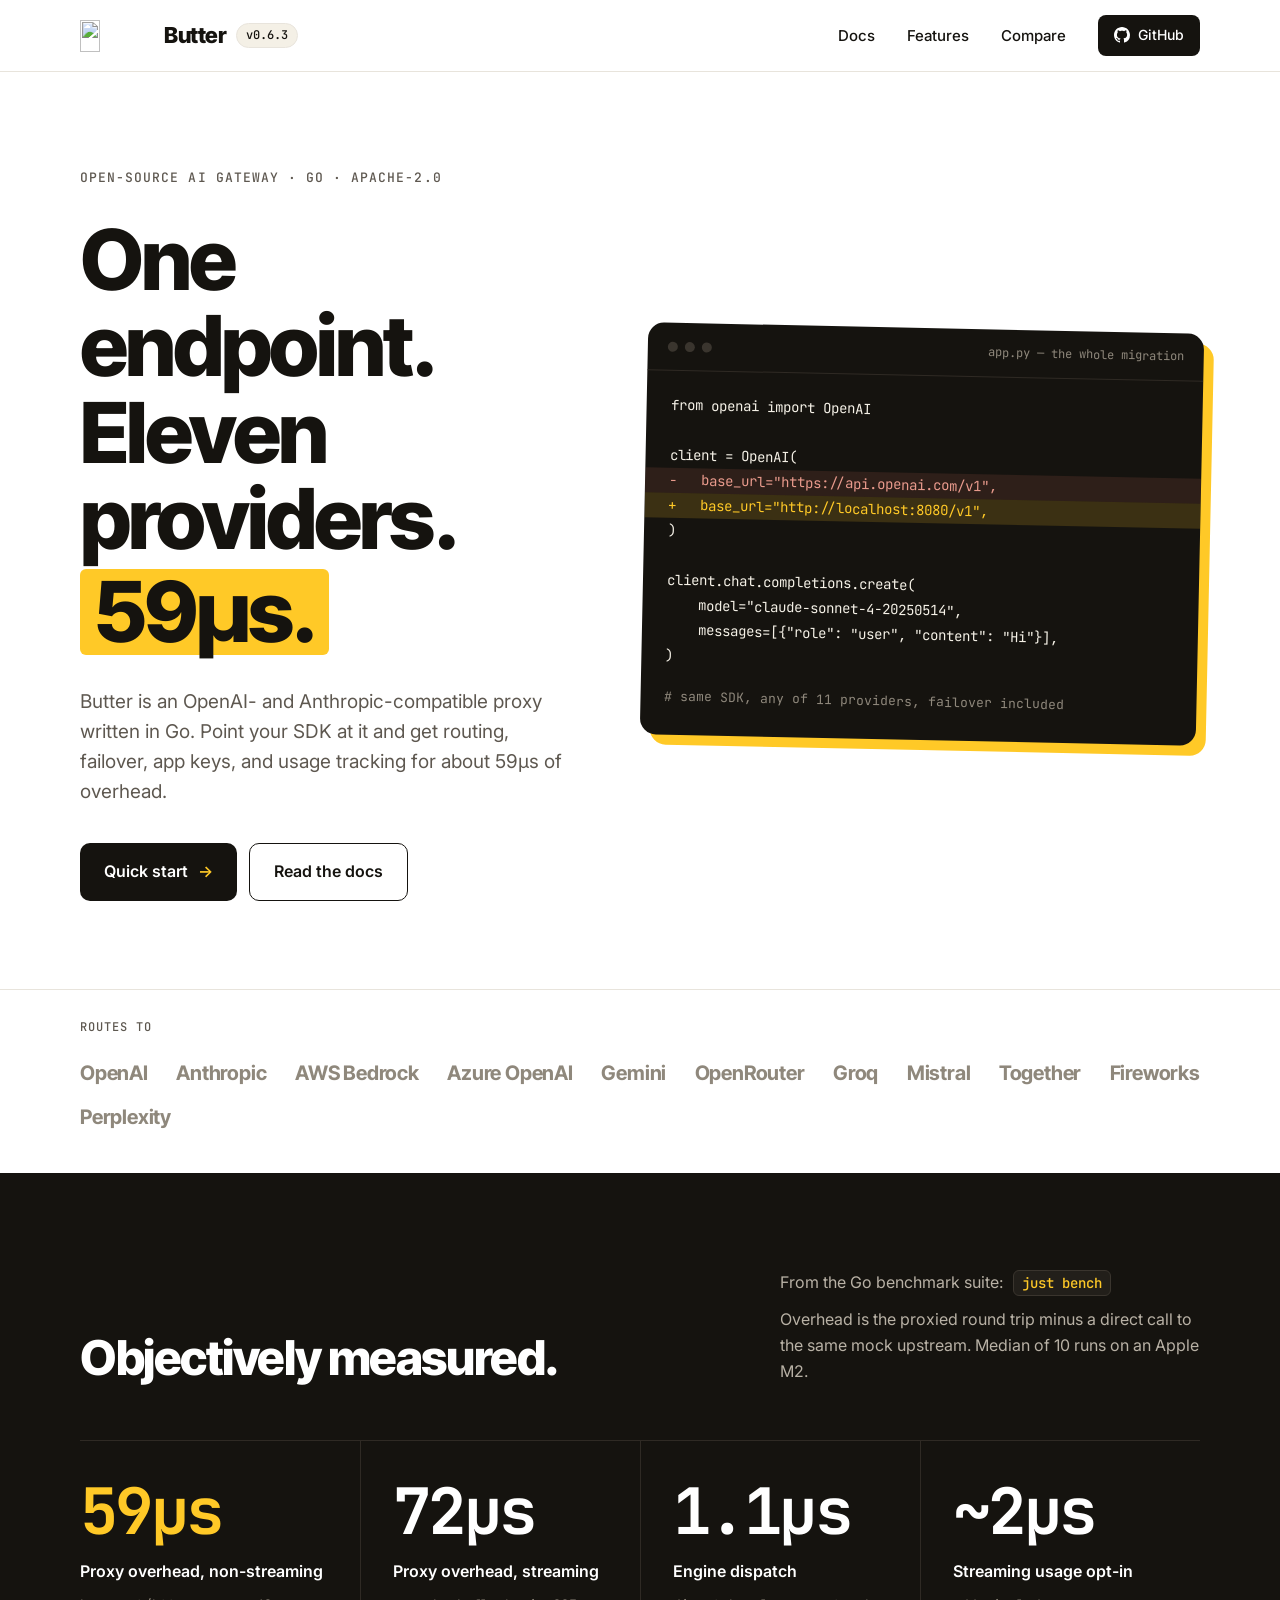
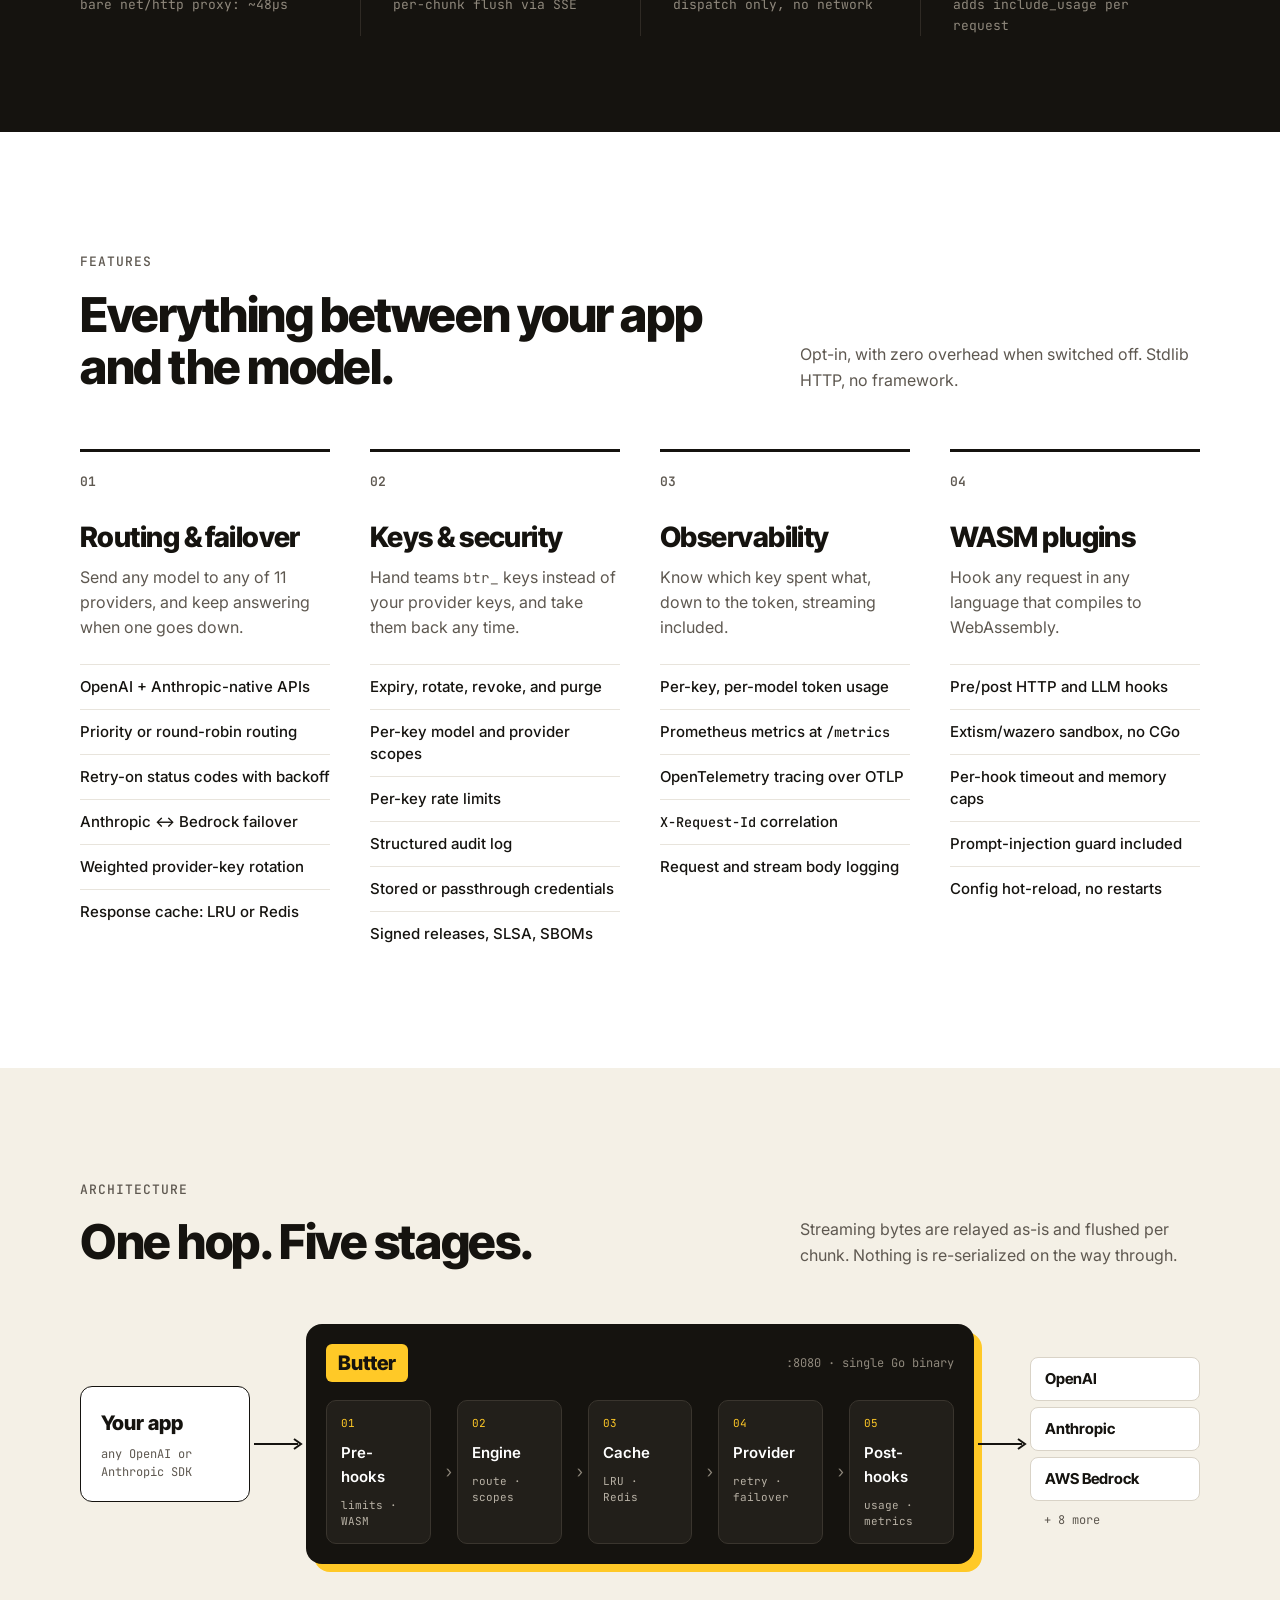
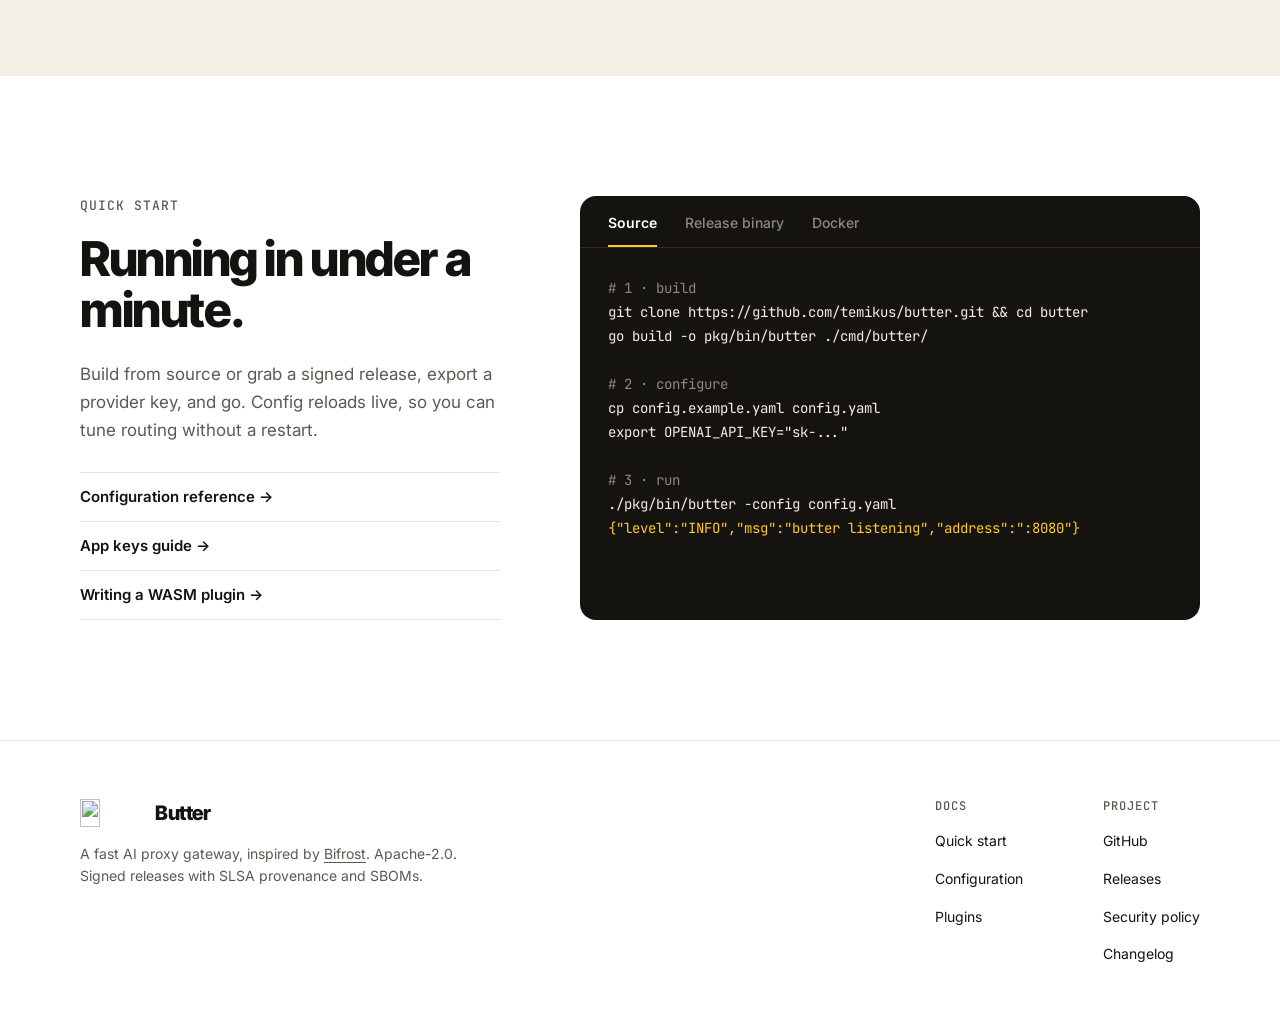
==== commit 47ab75df: "docs(web): correct measured proxy overhead The 48μs figure was the full round trip from an older run" ====
--- a/web/index.html
+++ b/web/index.html
@@ -3,12 +3,12 @@
 <head>
   <meta charset="UTF-8">
   <meta name="viewport" content="width=device-width, initial-scale=1.0">
-  <title>Butter — One endpoint. Eleven providers. 48μs.</title>
-  <meta name="description" content="Butter is an open-source AI proxy gateway written in Go. OpenAI- and Anthropic-compatible, routes to 11 providers with failover, app keys, and usage tracking for about 48μs of overhead.">
+  <title>Butter — One endpoint. Eleven providers. 59μs.</title>
+  <meta name="description" content="Butter is an open-source AI proxy gateway written in Go. OpenAI- and Anthropic-compatible, routes to 11 providers with failover, app keys, and usage tracking for about 59μs of overhead.">
 
   <!-- Open Graph -->
-  <meta property="og:title" content="Butter — One endpoint. Eleven providers. 48μs.">
-  <meta property="og:description" content="Open-source AI proxy gateway in Go. OpenAI- and Anthropic-compatible, 11 providers, failover, app keys, ~48μs overhead.">
+  <meta property="og:title" content="Butter — One endpoint. Eleven providers. 59μs.">
+  <meta property="og:description" content="Open-source AI proxy gateway in Go. OpenAI- and Anthropic-compatible, 11 providers, failover, app keys, ~59μs overhead.">
   <meta property="og:type" content="website">
   <meta property="og:url" content="https://butterproxy.org/">
   <meta property="og:image" content="https://butterproxy.org/og.png">
@@ -18,7 +18,7 @@
   <!-- Twitter Card -->
   <meta name="twitter:card" content="summary_large_image">
   <meta name="twitter:title" content="Butter — AI proxy gateway">
-  <meta name="twitter:description" content="One endpoint. Eleven providers. 48μs of overhead. Written in Go.">
+  <meta name="twitter:description" content="One endpoint. Eleven providers. 59μs of overhead. Written in Go.">
   <meta name="twitter:image" content="https://butterproxy.org/og.png">
 
   <link rel="icon" href="logo.jpg" type="image/jpeg">
@@ -62,11 +62,11 @@
         <h1>
           <span>One endpoint.</span>
           <span>Eleven providers.</span>
-          <span class="marker">48μs.</span>
+          <span class="marker">59μs.</span>
         </h1>
         <p class="subtitle">
           Butter is an OpenAI- and Anthropic-compatible proxy written in Go. Point your SDK at it and get
-          routing, failover, app keys, and usage tracking for about 48μs of overhead.
+          routing, failover, app keys, and usage tracking for about 59μs of overhead.
         </p>
         <div class="hero-buttons">
           <a href="#quickstart" class="btn btn-ink">Quick start <span class="arrow" aria-hidden="true">→</span></a>
@@ -115,27 +115,27 @@
           <h2 class="h2">Objectively measured.</h2>
           <div class="bench-note">
             <p>From the Go benchmark suite: <code class="cmd">just bench</code></p>
-            <p>Full methodology and hardware details are coming soon.</p>
+            <p>Overhead is the proxied round trip minus a direct call to the same mock upstream. Median of 10 runs on an Apple M2.</p>
           </div>
         </div>
         <div class="stats">
           <div class="stat">
-            <span class="stat-value hot">48μs</span>
+            <span class="stat-value hot">59μs</span>
             <span class="stat-label">Proxy overhead, non-streaming</span>
-            <span class="stat-note">target &lt;50μs · met</span>
+            <span class="stat-note">bare net/http proxy: ~48μs</span>
           </div>
           <div class="stat">
-            <span class="stat-value">91μs</span>
+            <span class="stat-value">72μs</span>
             <span class="stat-label">Proxy overhead, streaming</span>
             <span class="stat-note">per-chunk flush via SSE</span>
           </div>
           <div class="stat">
-            <span class="stat-value">1.4μs</span>
+            <span class="stat-value">1.1μs</span>
             <span class="stat-label">Engine dispatch</span>
             <span class="stat-note">dispatch only, no network</span>
           </div>
           <div class="stat">
-            <span class="stat-value">~3μs</span>
+            <span class="stat-value">~2μs</span>
             <span class="stat-label">Streaming usage opt-in</span>
             <span class="stat-note">adds include_usage per request</span>
           </div>
--- a/web/style.css
+++ b/web/style.css
@@ -631,7 +631,8 @@
   .section-head { flex-direction: column; align-items: flex-start; gap: 20px; margin-bottom: 40px; }
 
   .provider-list { justify-content: flex-start; }
-  .provider-list li { font-size: 17px; }
+  /* 17px bold is below WCAG "large text"; --on-ink-dim (3.5:1) would fail AA. */
+  .provider-list li { font-size: 17px; color: var(--muted); }
 
   .proof, .architecture { padding: 64px 0; }
   .features, .quickstart { padding-top: 72px; padding-bottom: 72px; }
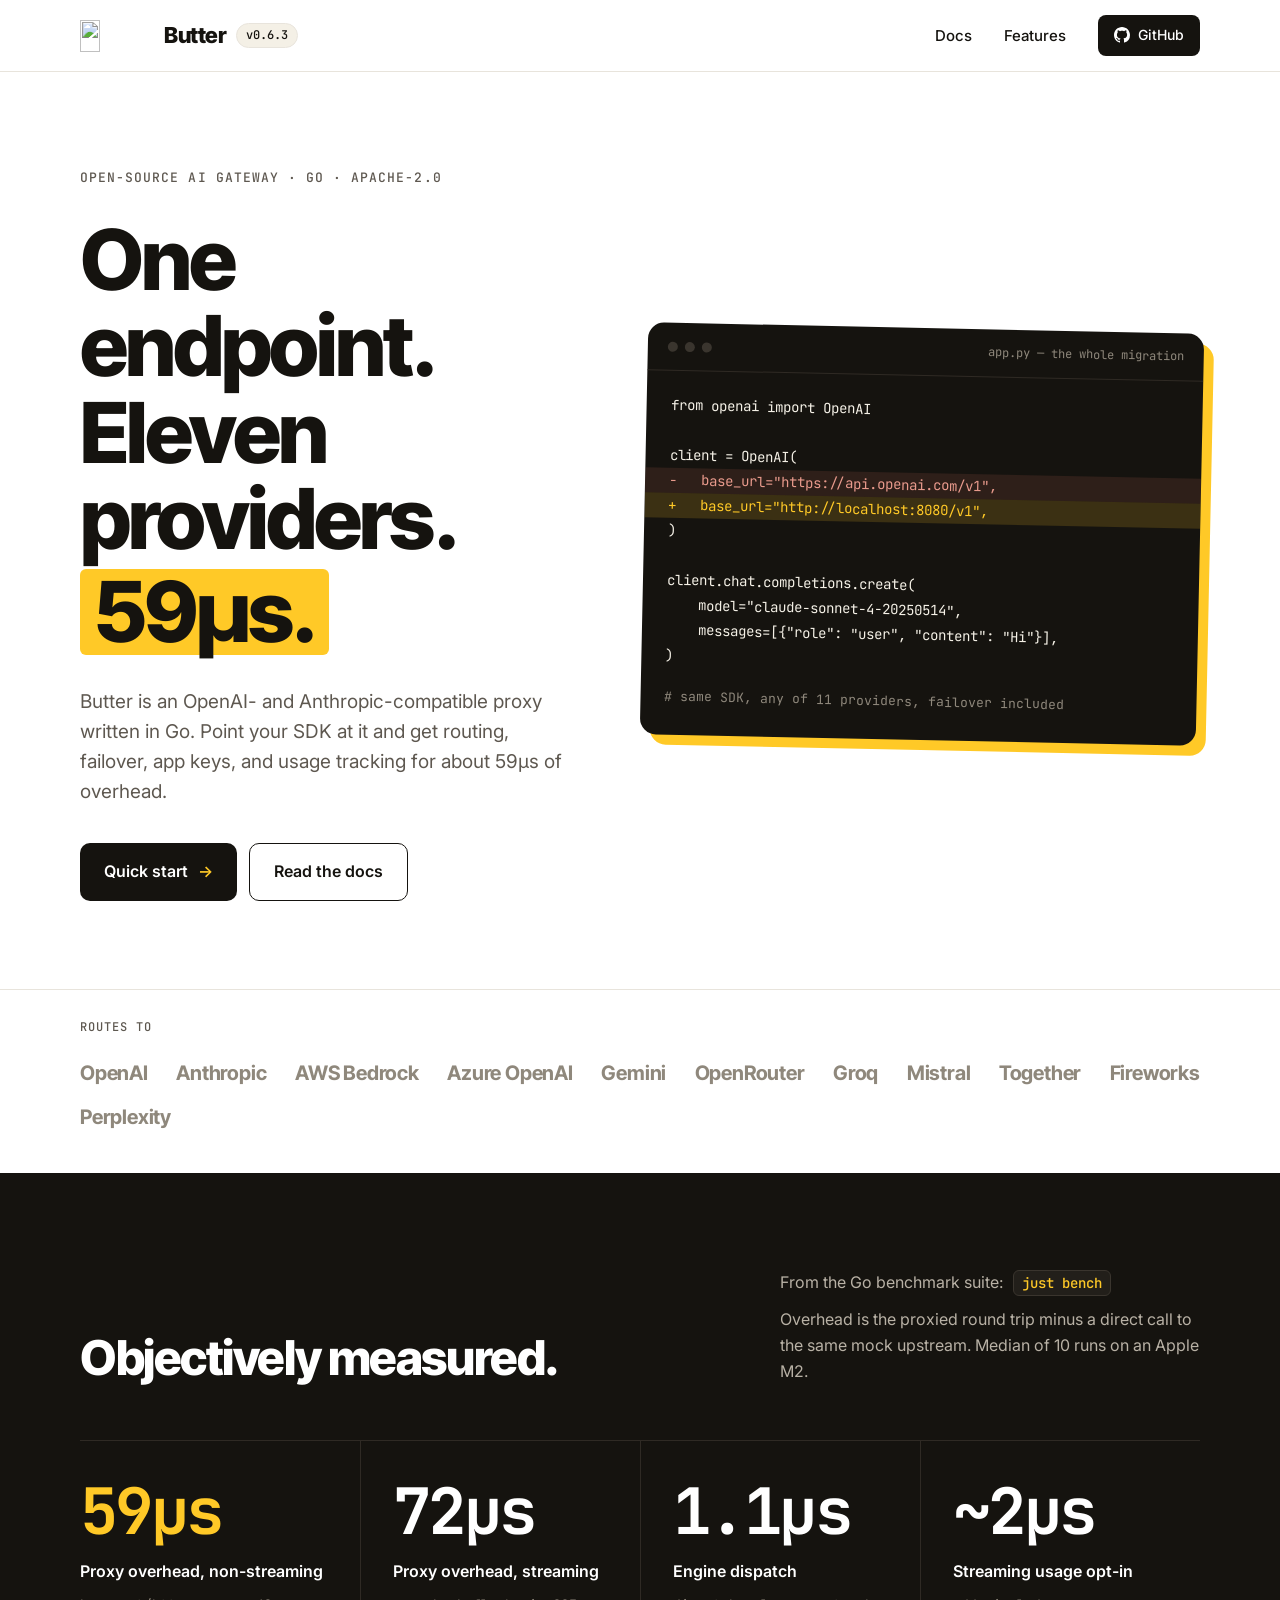
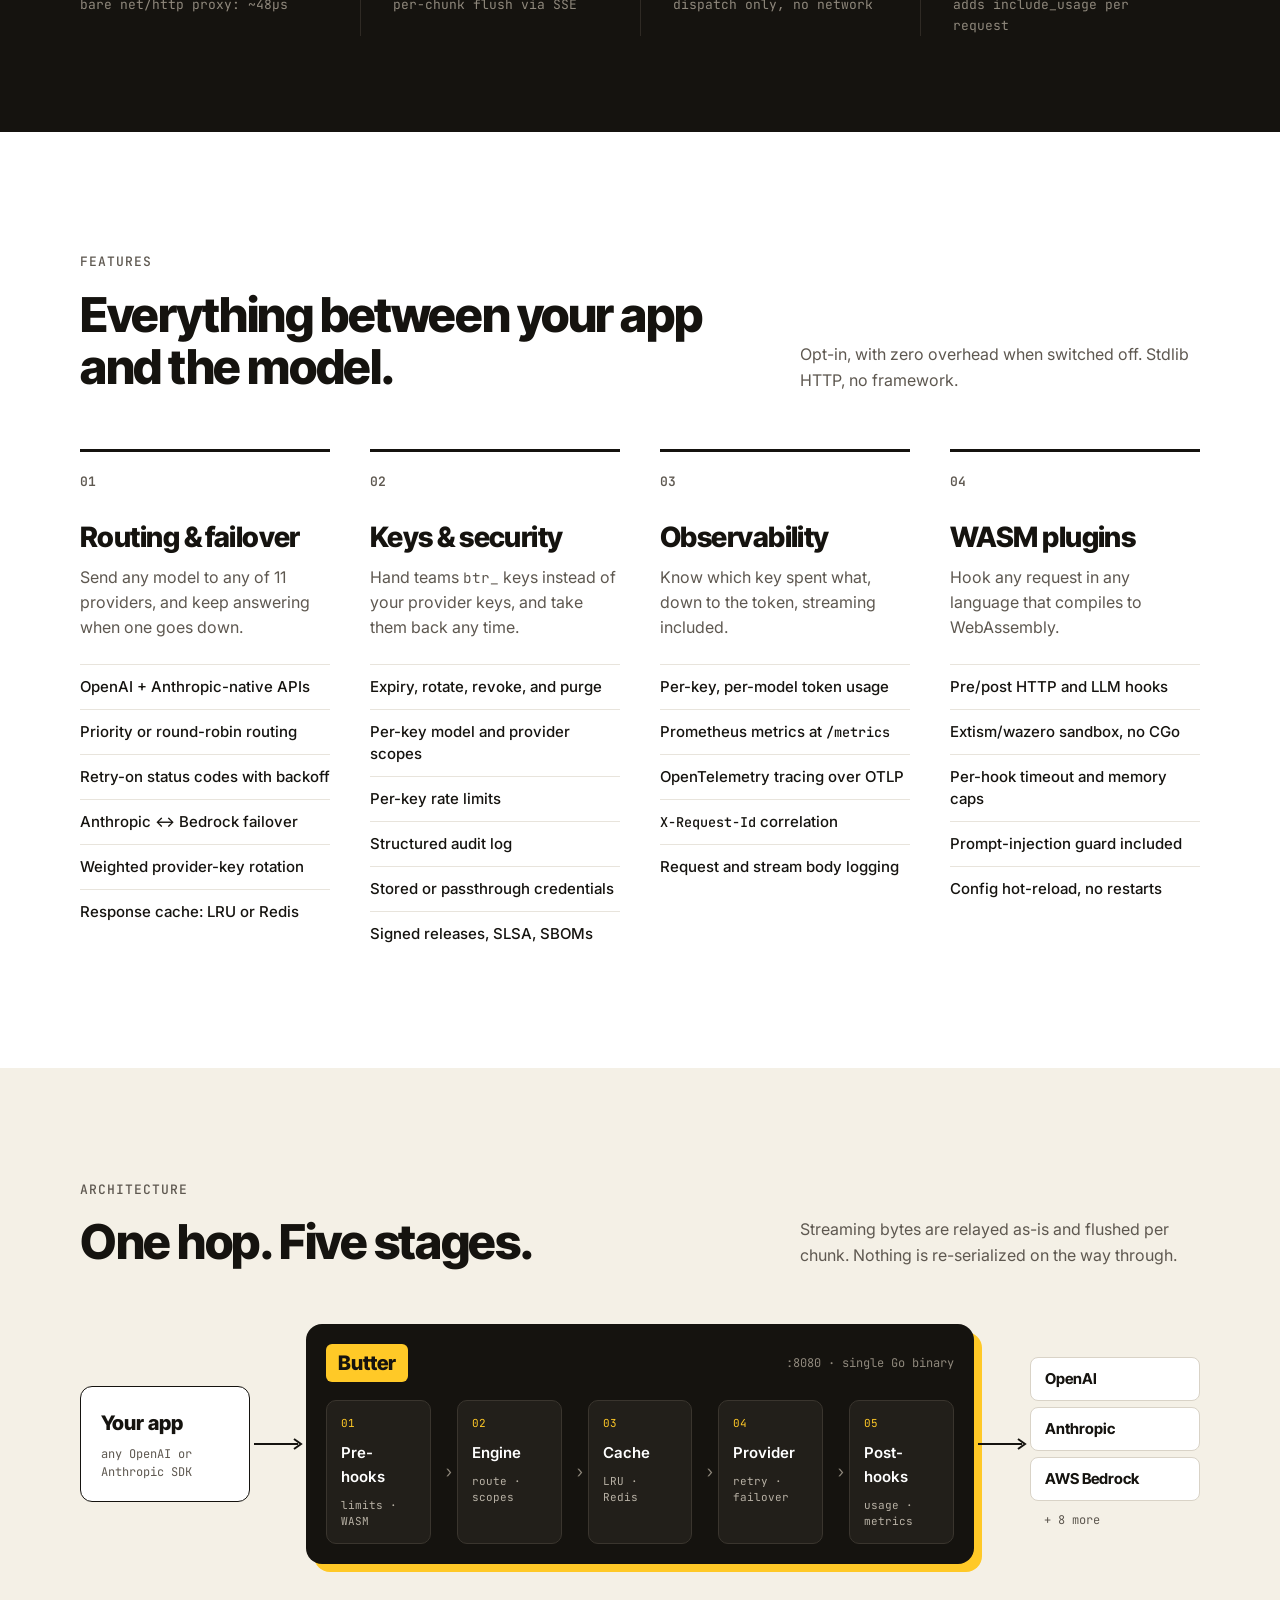
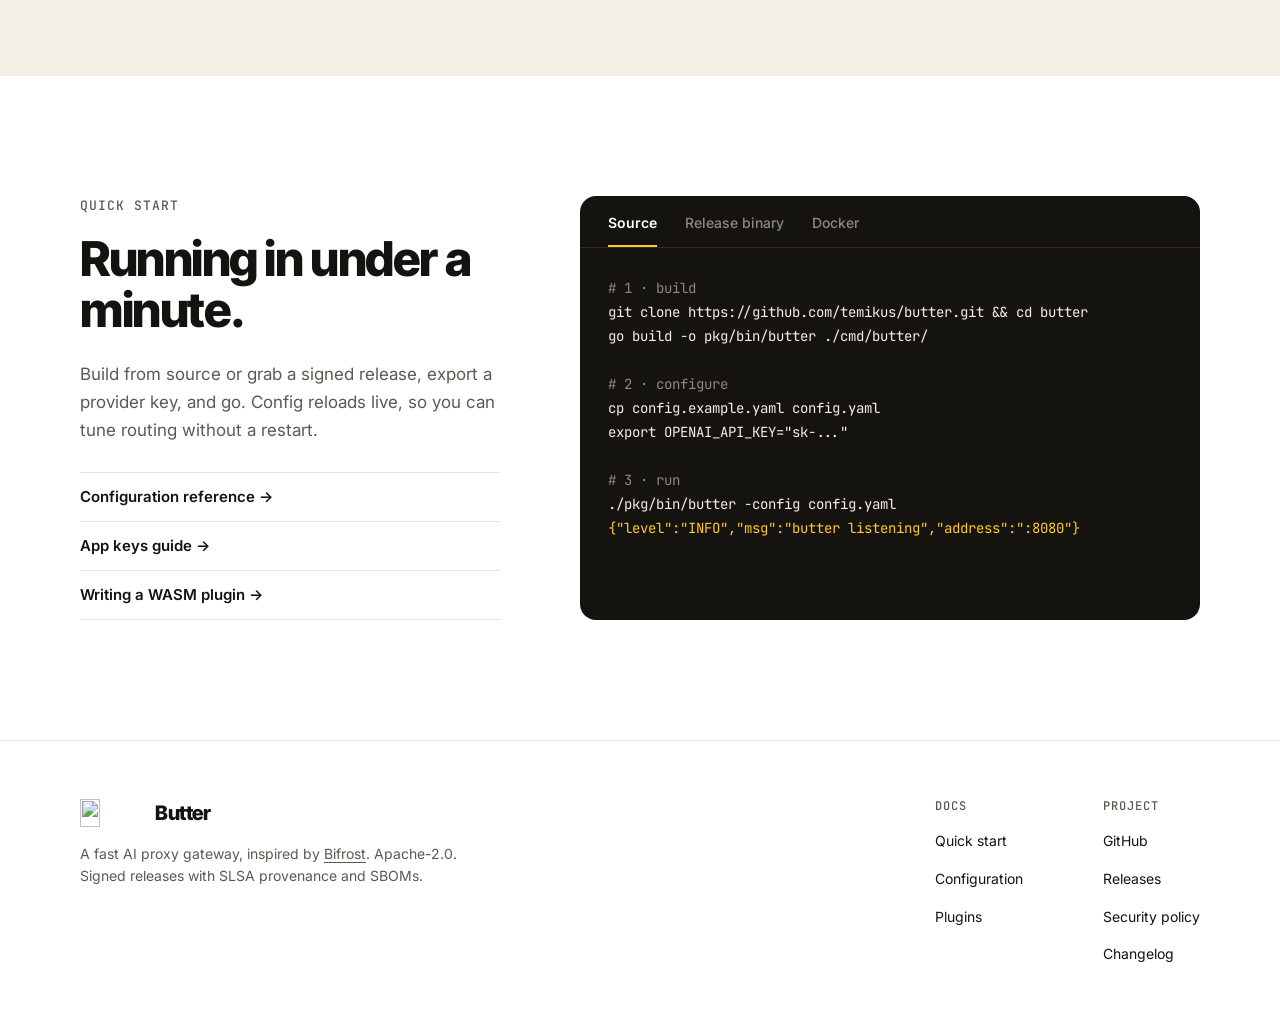
==== commit c1723a15: "docs(web): build the Configuration docs page, drop Compare for now Replaces the docs stub with the C" ====
--- a/web/index.html
+++ b/web/index.html
@@ -43,7 +43,6 @@
       <ul class="nav-links">
         <li><a href="docs.html">Docs</a></li>
         <li><a href="#features">Features</a></li>
-        <li><a href="compare.html">Compare</a></li>
         <li>
           <a href="https://github.com/temikus/butter" class="btn btn-ink" target="_blank" rel="noopener">
             <svg width="16" height="16" viewBox="0 0 16 16" aria-hidden="true"><path d="M8 0C3.58 0 0 3.58 0 8c0 3.54 2.29 6.53 5.47 7.59.4.07.55-.17.55-.38 0-.19-.01-.82-.01-1.49-2.01.37-2.53-.49-2.69-.94-.09-.23-.48-.94-.82-1.13-.28-.15-.68-.52-.01-.53.63-.01 1.08.58 1.23.82.72 1.21 1.87.87 2.33.66.07-.52.28-.87.51-1.07-1.78-.2-3.64-.89-3.64-3.95 0-.87.31-1.59.82-2.15-.08-.2-.36-1.02.08-2.12 0 0 .67-.21 2.2.82.64-.18 1.32-.27 2-.27.68 0 1.36.09 2 .27 1.53-1.04 2.2-.82 2.2-.82.44 1.1.16 1.92.08 2.12.51.56.82 1.27.82 2.15 0 3.07-1.87 3.75-3.65 3.95.29.25.54.73.54 1.48 0 1.07-.01 1.93-.01 2.2 0 .21.15.46.55.38A8.013 8.013 0 0016 8c0-4.42-3.58-8-8-8z"/></svg>
@@ -255,9 +254,9 @@
         <h2 class="h2">Running in under a minute.</h2>
         <p>Build from source or grab a signed release, export a provider key, and go. Config reloads live, so you can tune routing without a restart.</p>
         <ul class="qs-links">
-          <li><a href="docs.html#configuration">Configuration reference →</a></li>
-          <li><a href="docs.html#app-keys">App keys guide →</a></li>
-          <li><a href="docs.html#plugins">Writing a WASM plugin →</a></li>
+          <li><a href="docs.html">Configuration reference →</a></li>
+          <li><a href="https://github.com/temikus/butter/blob/main/design/feature-app-key.md">App keys guide →</a></li>
+          <li><a href="https://github.com/temikus/butter/tree/main/plugins/example-wasm">Writing a WASM plugin →</a></li>
         </ul>
       </div>
 
@@ -323,9 +322,9 @@
       <div class="footer-cols">
         <ul>
           <li class="eyebrow">Docs</li>
-          <li><a href="docs.html#quick-start">Quick start</a></li>
-          <li><a href="docs.html#configuration">Configuration</a></li>
-          <li><a href="docs.html#plugins">Plugins</a></li>
+          <li><a href="#quickstart">Quick start</a></li>
+          <li><a href="docs.html">Configuration</a></li>
+          <li><a href="https://github.com/temikus/butter/tree/main/plugins/example-wasm">Plugins</a></li>
         </ul>
         <ul>
           <li class="eyebrow">Project</li>
--- a/web/style.css
+++ b/web/style.css
@@ -18,6 +18,8 @@
   --on-ink-muted: #b8b1a5;
   --on-ink-dim: #8f887c;
   --diff-del: #e89a8c;
+  --butter-soft: #fff6d6;
+  --ink-body: #3a352e;
 
   --max: 1280px;
   --gutter: 80px;
@@ -538,43 +540,213 @@
 .footer-cols a { font-size: 14px; }
 .footer-cols a:hover { text-decoration: underline; text-underline-offset: 3px; }
 
-/* ---- Stub / doc pages ---- */
-.page { padding-top: 96px; padding-bottom: 120px; max-width: calc(820px + 2 * var(--gutter)); }
-.page .eyebrow { display: block; margin-bottom: 16px; }
-.page .h2 { margin-bottom: 20px; }
-.page > p { font-size: 18px; line-height: 30px; color: var(--muted); }
-
-.page-section { border-top: 3px solid var(--ink); padding-top: 20px; margin-top: 56px; }
-.page-section h2 {
+/* ---- Docs ---- */
+.docs { display: flex; align-items: flex-start; gap: 56px; }
+
+.docs-menu-toggle { display: none; }
+
+.docs-nav {
+  flex: 0 0 240px;
+  display: flex;
+  flex-direction: column;
+  gap: 28px;
+  padding: 40px 24px 64px 0;
+  border-right: 1px solid var(--line);
+}
+
+.docs-search {
+  display: flex;
+  align-items: center;
+  gap: 8px;
+  border: 1px solid var(--line);
+  border-radius: 8px;
+  padding: 9px 12px;
+}
+
+.docs-search:focus-within { border-color: var(--ink); }
+.docs-search svg { flex-shrink: 0; }
+.docs-search input {
+  flex: 1;
+  width: 0;
+  border: none;
+  outline: none;
+  background: none;
+  font: 14px/18px var(--font-sans);
+  color: var(--ink);
+}
+.docs-search input::placeholder { color: var(--muted); opacity: 1; }
+.docs-search kbd {
+  font-family: var(--font-mono);
+  font-size: 11px;
+  line-height: 14px;
+  color: var(--muted);
+  border: 1px solid var(--line);
+  border-radius: 4px;
+  padding: 1px 5px;
+}
+
+.docs-group { list-style: none; display: flex; flex-direction: column; gap: 2px; }
+.docs-group[hidden] { display: none; }
+.docs-group .eyebrow { font-size: 12px; padding-bottom: 8px; }
+.docs-group a { display: block; padding: 6px 0 6px 12px; font-size: 15px; line-height: 18px; }
+.docs-group a:hover { text-decoration: underline; text-underline-offset: 3px; }
+.docs-group a[aria-current="page"] {
+  background: var(--sand);
+  border-left: 3px solid var(--butter);
+  border-radius: 0 6px 6px 0;
+  padding-left: 9px;
+  font-weight: 600;
+}
+.docs-group a[aria-current="page"]:hover { text-decoration: none; }
+.docs-empty { font-size: 14px; color: var(--muted); }
+
+.docs-main { flex: 0 1 720px; min-width: 0; padding: 40px 0 80px; }
+
+.crumbs {
+  display: flex;
+  flex-wrap: wrap;
+  gap: 8px;
+  list-style: none;
+  font-family: var(--font-mono);
+  font-size: 12px;
+  line-height: 16px;
+  color: var(--muted);
+  margin-bottom: 20px;
+}
+.crumbs li + li::before { content: "/"; color: var(--on-ink-muted); margin-right: 8px; }
+.crumbs [aria-current] { color: var(--ink); }
+
+.docs-main h1 {
   font-family: var(--font-display);
   font-weight: 800;
-  font-size: 28px;
+  font-size: 56px;
+  line-height: 60px;
+  letter-spacing: -0.035em;
+  margin-bottom: 16px;
+}
+
+.docs-lede { font-size: 19px; line-height: 30px; color: var(--muted); margin-bottom: 28px; }
+
+.callout {
+  display: flex;
+  gap: 14px;
+  background: var(--butter-soft);
+  border-left: 3px solid var(--butter);
+  border-radius: 0 8px 8px 0;
+  padding: 16px 18px;
+  margin-bottom: 44px;
+  font-size: 15px;
+  line-height: 24px;
+}
+.callout strong {
+  flex-shrink: 0;
+  padding-top: 2px;
+  font-family: var(--font-mono);
+  font-weight: 700;
+  font-size: 12px;
+  line-height: 16px;
+  letter-spacing: 0.06em;
+}
+
+.doc-section { display: flex; flex-direction: column; gap: 14px; padding-bottom: 44px; }
+.doc-section:last-of-type { padding-bottom: 56px; }
+.doc-section h2 {
+  font-family: var(--font-display);
+  font-weight: 800;
+  font-size: 30px;
+  line-height: 36px;
   letter-spacing: -0.02em;
-  margin-bottom: 10px;
-}
-.page-section p { font-size: 16px; line-height: 26px; color: var(--muted); }
-.page-section p + p, .page-section p + .window { margin-top: 14px; }
-.page-section a { color: var(--ink); }
-.page-section .window { padding: 20px 24px; }
-
-.soon {
-  display: inline-block;
-  font-family: var(--font-mono);
+}
+.doc-section p { font-size: 16px; line-height: 27px; color: var(--ink-body); }
+.doc-section code, .callout code { font-size: 0.9em; }
+
+.code-window { background: var(--ink); border-radius: 12px; overflow: hidden; margin-top: 6px; }
+.code-window .window-bar { padding: 10px 18px; }
+
+.copy-btn {
+  background: none;
+  border: 1px solid var(--ink-border);
+  border-radius: 6px;
+  padding: 3px 9px;
+  font: 500 12px/16px var(--font-sans);
+  color: var(--on-ink-muted);
+  cursor: pointer;
+}
+.copy-btn:hover { color: #fff; border-color: var(--on-ink-dim); }
+.copy-btn:focus-visible { outline: 2px solid var(--butter); outline-offset: 2px; }
+
+.code-window pre { padding: 18px 20px 20px; color: var(--on-ink); line-height: 24px; }
+.code-window .c { color: var(--on-ink-dim); }
+
+.fields { width: 100%; border-collapse: collapse; margin-top: 10px; text-align: left; }
+.fields th {
+  padding: 10px 16px 10px 0;
+  border-bottom: 1.5px solid var(--ink);
+  font-family: var(--font-mono);
+  font-weight: 500;
   font-size: 12px;
-  letter-spacing: 0.06em;
+  line-height: 16px;
+  letter-spacing: 0.08em;
   text-transform: uppercase;
-  background: var(--butter);
-  color: var(--ink);
-  border-radius: 4px;
-  padding: 1px 8px;
-  margin-bottom: 20px;
-}
-
-.table { width: 100%; border-collapse: collapse; margin-top: 16px; }
-.table th, .table td { text-align: left; padding: 12px 16px 12px 0; border-bottom: 1px solid var(--line); }
-.table th { font-family: var(--font-mono); font-weight: 500; font-size: 12px; letter-spacing: 0.08em; text-transform: uppercase; color: var(--muted); }
-.table td { font-size: 15px; }
-.table td.num { font-family: var(--font-mono); font-weight: 700; }
+  color: var(--muted);
+}
+.fields th:nth-child(1) { width: 220px; }
+.fields th:nth-child(2) { width: 120px; }
+.fields td { padding: 12px 16px 12px 0; border-bottom: 1px solid var(--line); vertical-align: top; }
+.fields td:nth-child(1) { font-family: var(--font-mono); font-weight: 500; font-size: 14px; line-height: 18px; }
+.fields td:nth-child(2) { font-family: var(--font-mono); font-size: 13px; line-height: 16px; color: var(--muted); padding-top: 13px; }
+.fields td:nth-child(3) { font-size: 15px; line-height: 23px; color: var(--ink-body); padding-right: 0; }
+
+.pager { display: flex; gap: 16px; border-top: 1px solid var(--line); padding-top: 28px; }
+.pager a {
+  flex: 1;
+  display: flex;
+  flex-direction: column;
+  gap: 4px;
+  border: 1px solid var(--line);
+  border-radius: 10px;
+  padding: 16px 18px;
+  transition: transform 0.15s, box-shadow 0.15s;
+}
+.pager a:hover { border-color: var(--ink); }
+.pager span { font-family: var(--font-mono); font-size: 12px; line-height: 16px; color: var(--muted); }
+.pager strong { font-family: var(--font-display); font-weight: 700; font-size: 18px; line-height: 22px; }
+.pager .next { align-items: flex-end; border: 1.5px solid var(--ink); box-shadow: 4px 4px 0 var(--butter); }
+.pager .next:hover { transform: translate(-2px, -2px); box-shadow: 6px 6px 0 var(--butter); }
+
+.toc {
+  flex: 1;
+  position: sticky;
+  top: var(--nav-height);
+  display: flex;
+  flex-direction: column;
+  gap: 10px;
+  padding-top: 44px;
+}
+.toc .eyebrow { font-size: 12px; padding-bottom: 6px; }
+.toc ul { list-style: none; display: flex; flex-direction: column; gap: 10px; }
+.toc ul a {
+  display: block;
+  border-left: 2px solid var(--line);
+  padding-left: 12px;
+  font-size: 14px;
+  line-height: 18px;
+  color: var(--muted);
+}
+.toc ul a:hover { color: var(--ink); }
+.toc ul a.active { border-left-color: var(--ink); color: var(--ink); font-weight: 600; }
+.toc-links {
+  display: flex;
+  flex-direction: column;
+  gap: 6px;
+  border-top: 1px solid var(--line);
+  margin-top: 28px;
+  padding-top: 20px;
+  font-size: 13px;
+  line-height: 16px;
+  color: var(--muted);
+}
+.toc-links a:hover { color: var(--ink); text-decoration: underline; text-underline-offset: 3px; }
 
 /* ---- Responsive ---- */
 @media (max-width: 1100px) {
@@ -600,6 +772,32 @@
 
   .quickstart { flex-direction: column; gap: 48px; }
   .qs-copy { flex: none; }
+
+  .toc { display: none; }
+  .docs-main { flex: 1; }
+}
+
+@media (max-width: 900px) {
+  .docs { flex-direction: column; gap: 0; }
+  .docs-menu-toggle {
+    display: flex;
+    align-items: center;
+    justify-content: space-between;
+    width: 100%;
+    margin-top: 24px;
+    background: none;
+    border: 1px solid var(--line);
+    border-radius: 8px;
+    padding: 10px 14px;
+    font: 600 15px var(--font-sans);
+    color: var(--ink);
+    cursor: pointer;
+  }
+  .docs-menu-toggle::after { content: "+"; font-family: var(--font-mono); color: var(--muted); }
+  .docs-menu-toggle[aria-expanded="true"]::after { content: "−"; }
+  .docs-nav { display: none; flex: none; width: 100%; padding: 20px 0 8px; border-right: none; }
+  .docs-nav.open { display: flex; }
+  .docs-main { width: 100%; padding-top: 32px; }
 }
 
 @media (max-width: 720px) {
@@ -654,5 +852,10 @@
   .footer-inner { flex-direction: column; }
   .footer-cols { gap: 56px; }
 
-  .page { padding-top: 56px; padding-bottom: 72px; }
-}
+  .docs-main h1 { font-size: 40px; line-height: 44px; }
+  .docs-lede { font-size: 17px; line-height: 28px; }
+  .code-window pre { font-size: 12.5px; }
+  .fields th:nth-child(1) { width: auto; }
+  .fields th:nth-child(2), .fields td:nth-child(2) { display: none; }
+  .pager { flex-direction: column; }
+}
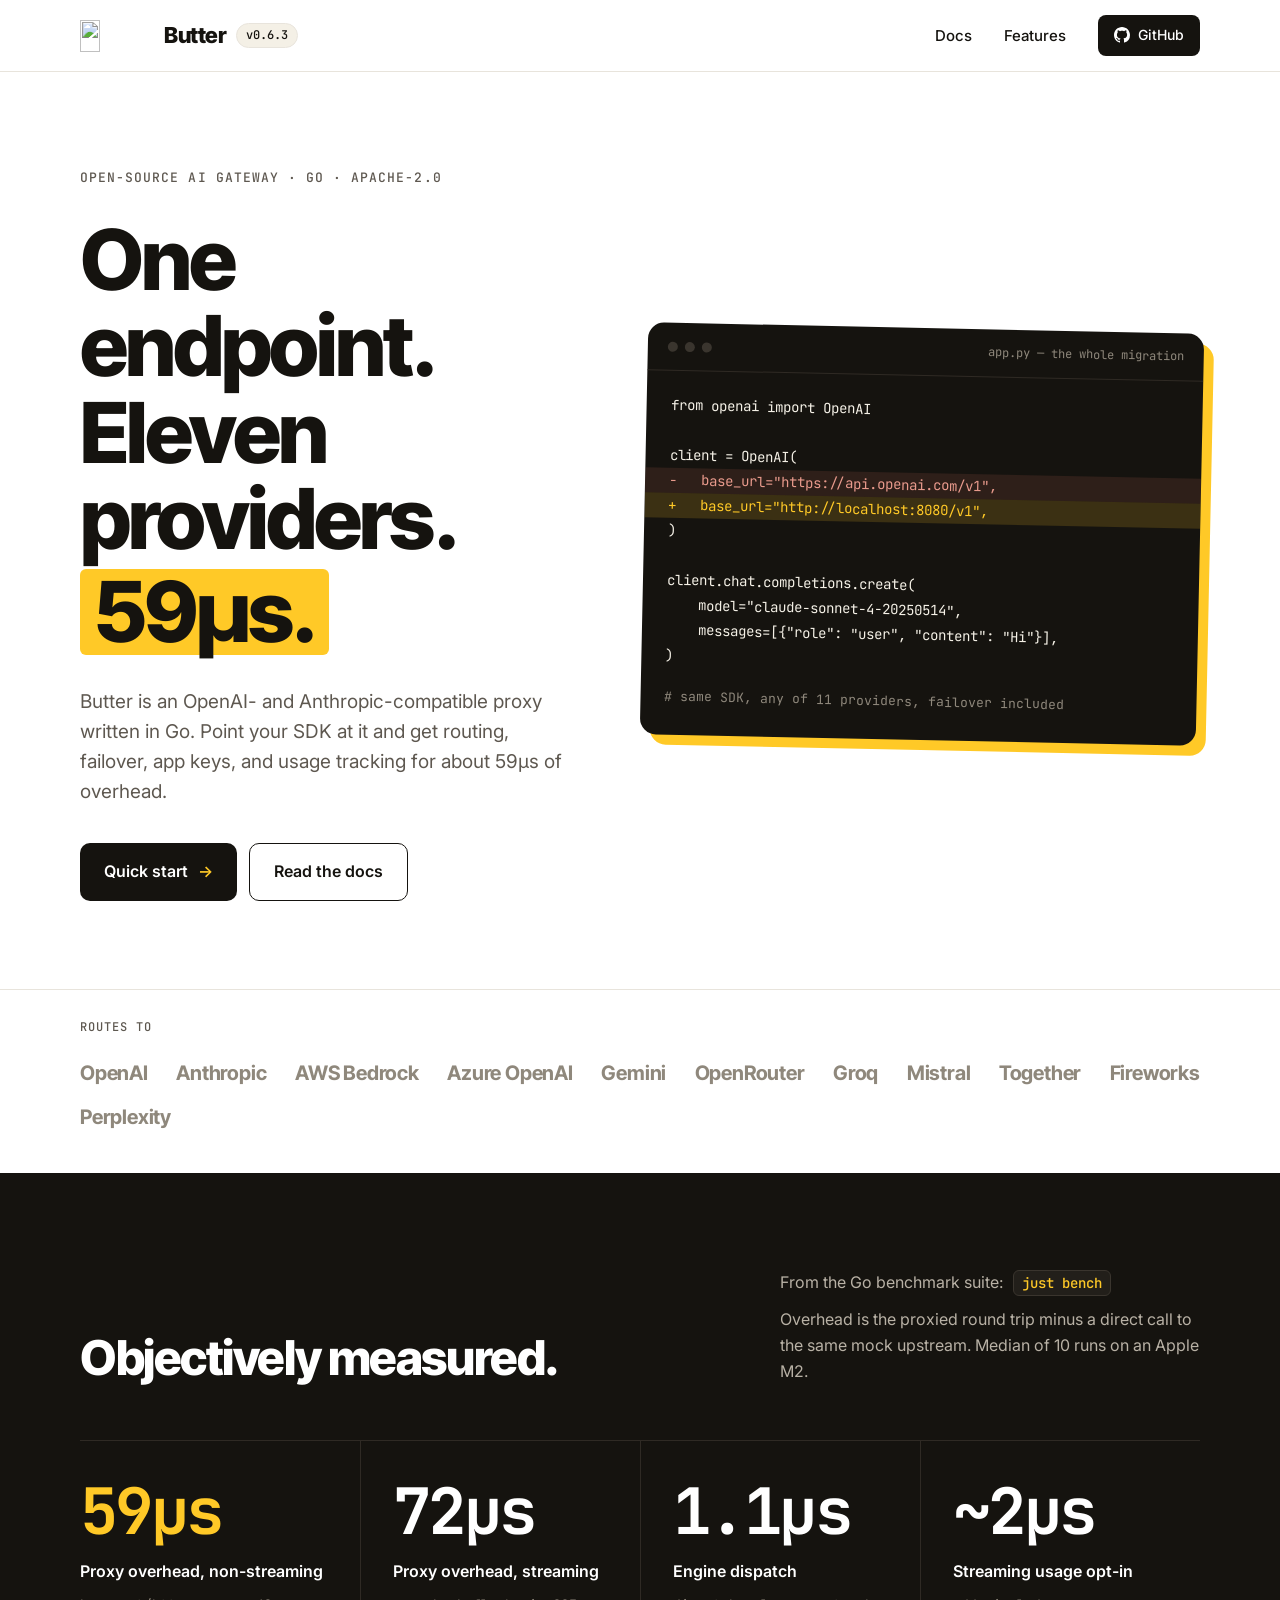
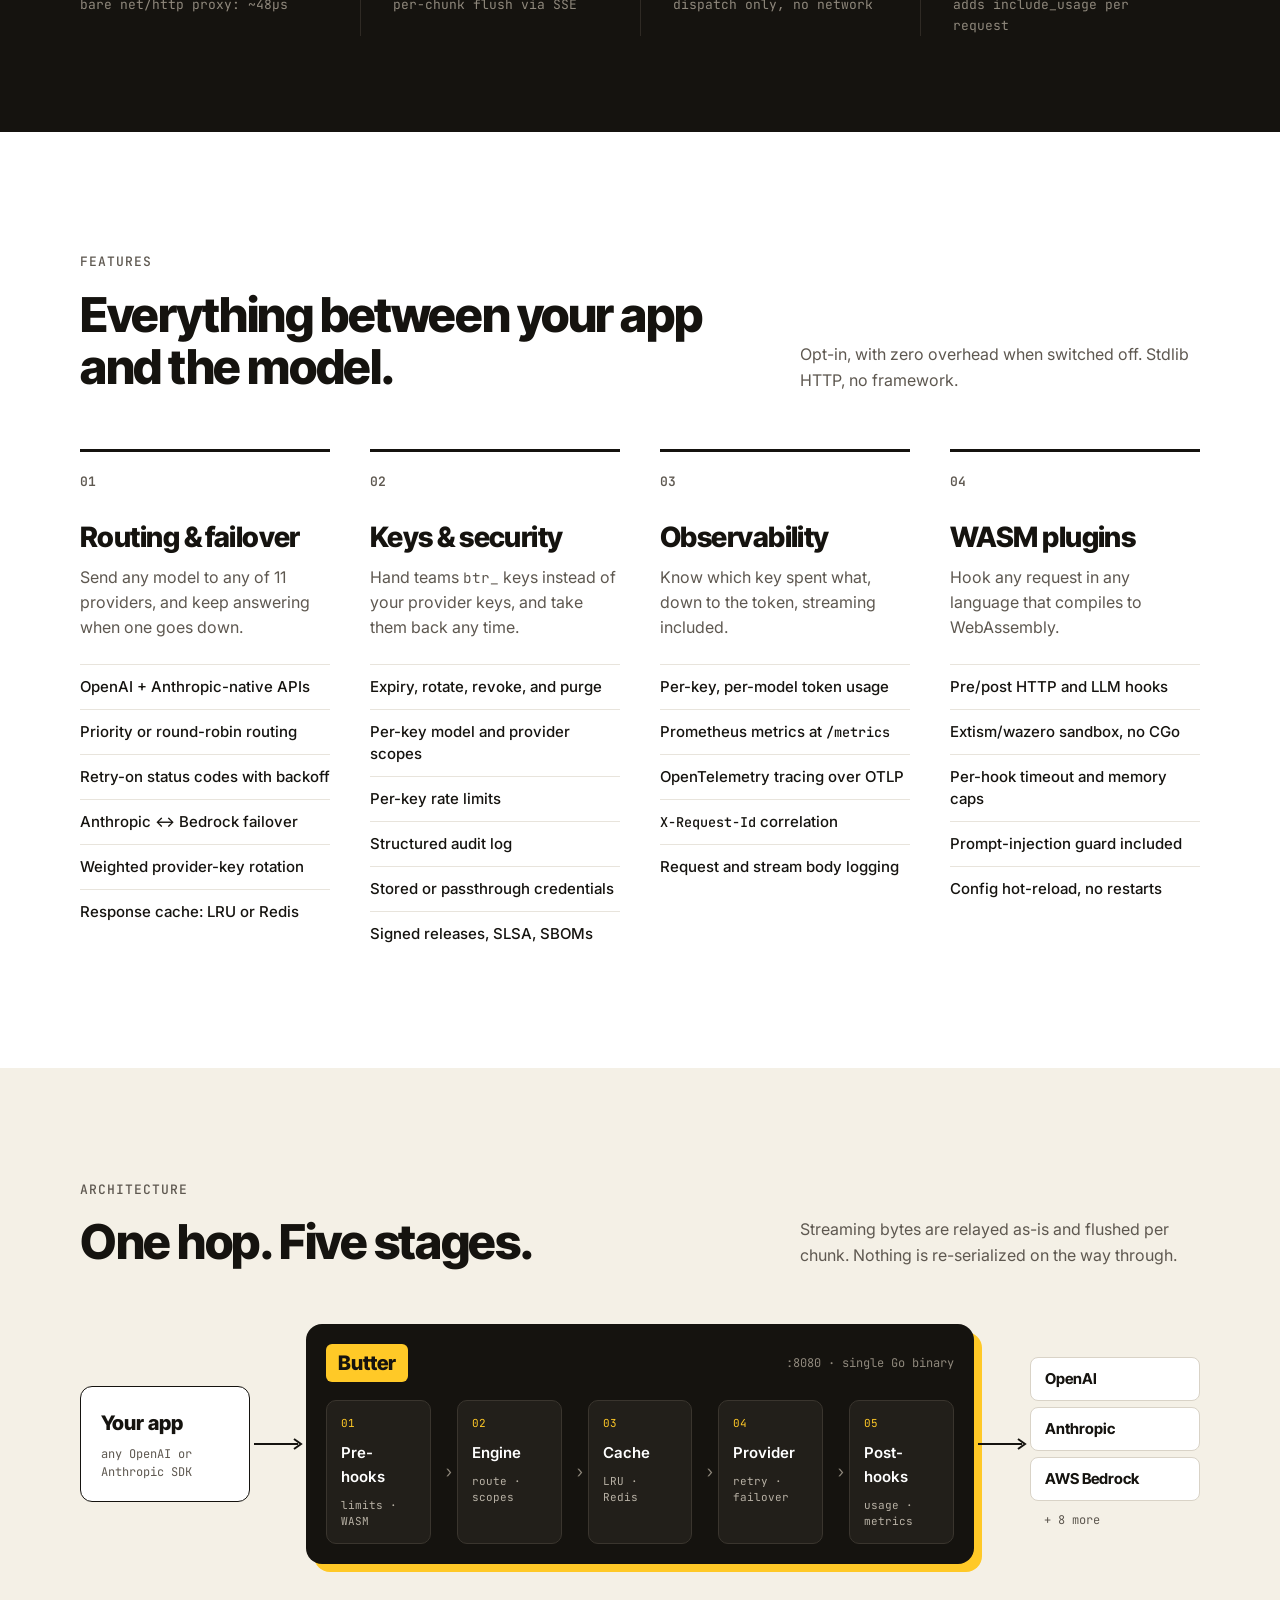
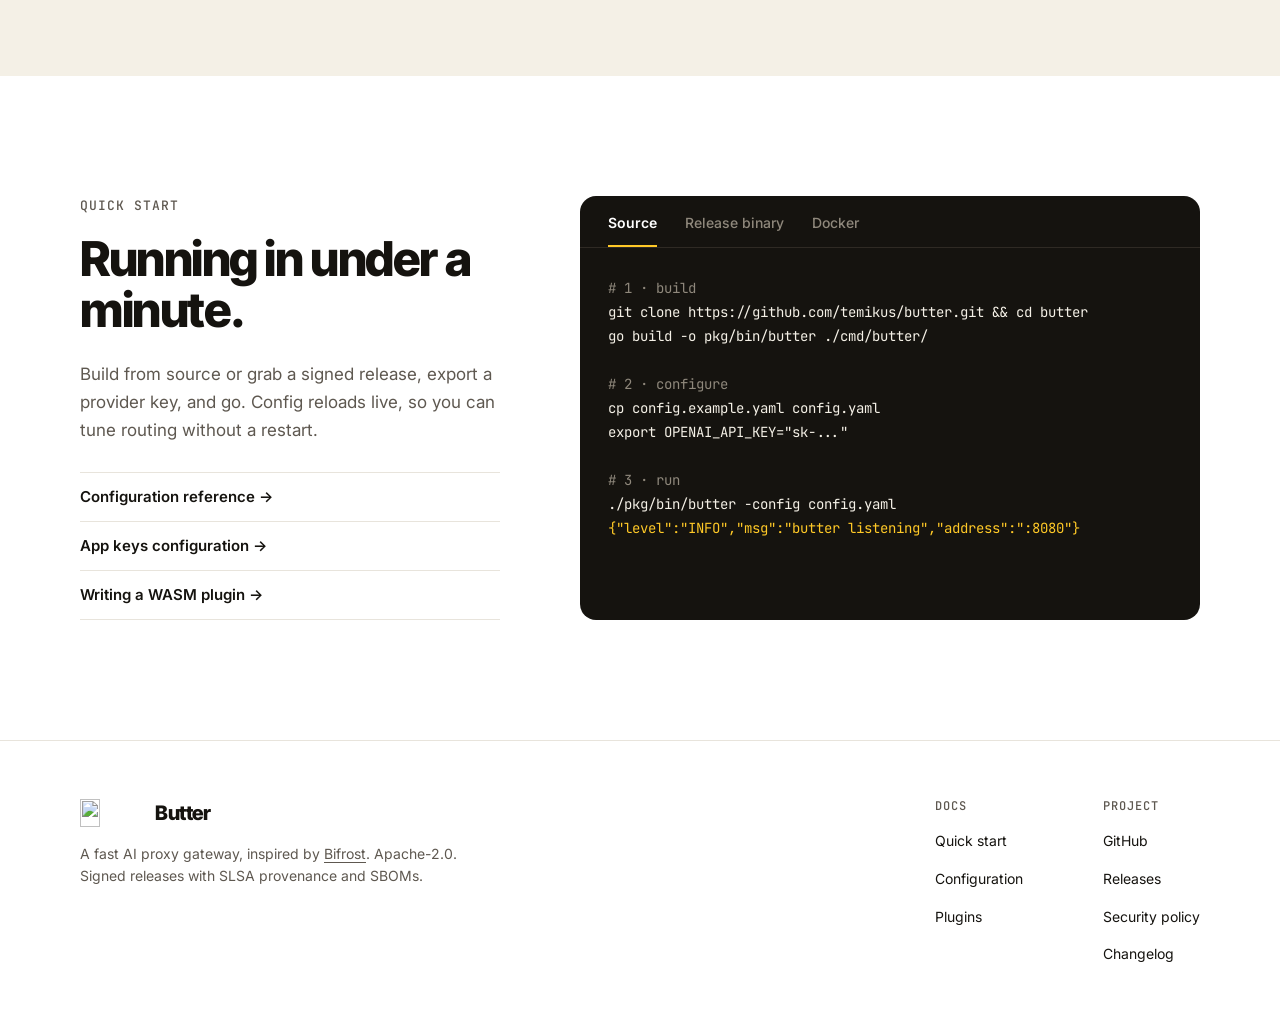
==== commit c3e21670: "fix(web): announce empty docs search and fix dead app-keys links The no-results message is now a per" ====
--- a/web/index.html
+++ b/web/index.html
@@ -255,7 +255,7 @@
         <p>Build from source or grab a signed release, export a provider key, and go. Config reloads live, so you can tune routing without a restart.</p>
         <ul class="qs-links">
           <li><a href="docs.html">Configuration reference →</a></li>
-          <li><a href="https://github.com/temikus/butter/blob/main/design/feature-app-key.md">App keys guide →</a></li>
+          <li><a href="https://github.com/temikus/butter/blob/main/config.example.yaml#L179">App keys configuration →</a></li>
           <li><a href="https://github.com/temikus/butter/tree/main/plugins/example-wasm">Writing a WASM plugin →</a></li>
         </ul>
       </div>
--- a/web/style.css
+++ b/web/style.css
@@ -599,6 +599,8 @@
 }
 .docs-group a[aria-current="page"]:hover { text-decoration: none; }
 .docs-empty { font-size: 14px; color: var(--muted); }
+/* Live region: must stay in the a11y tree, so no display:none while empty. */
+.docs-empty:empty { position: absolute; }
 
 .docs-main { flex: 0 1 720px; min-width: 0; padding: 40px 0 80px; }
 
